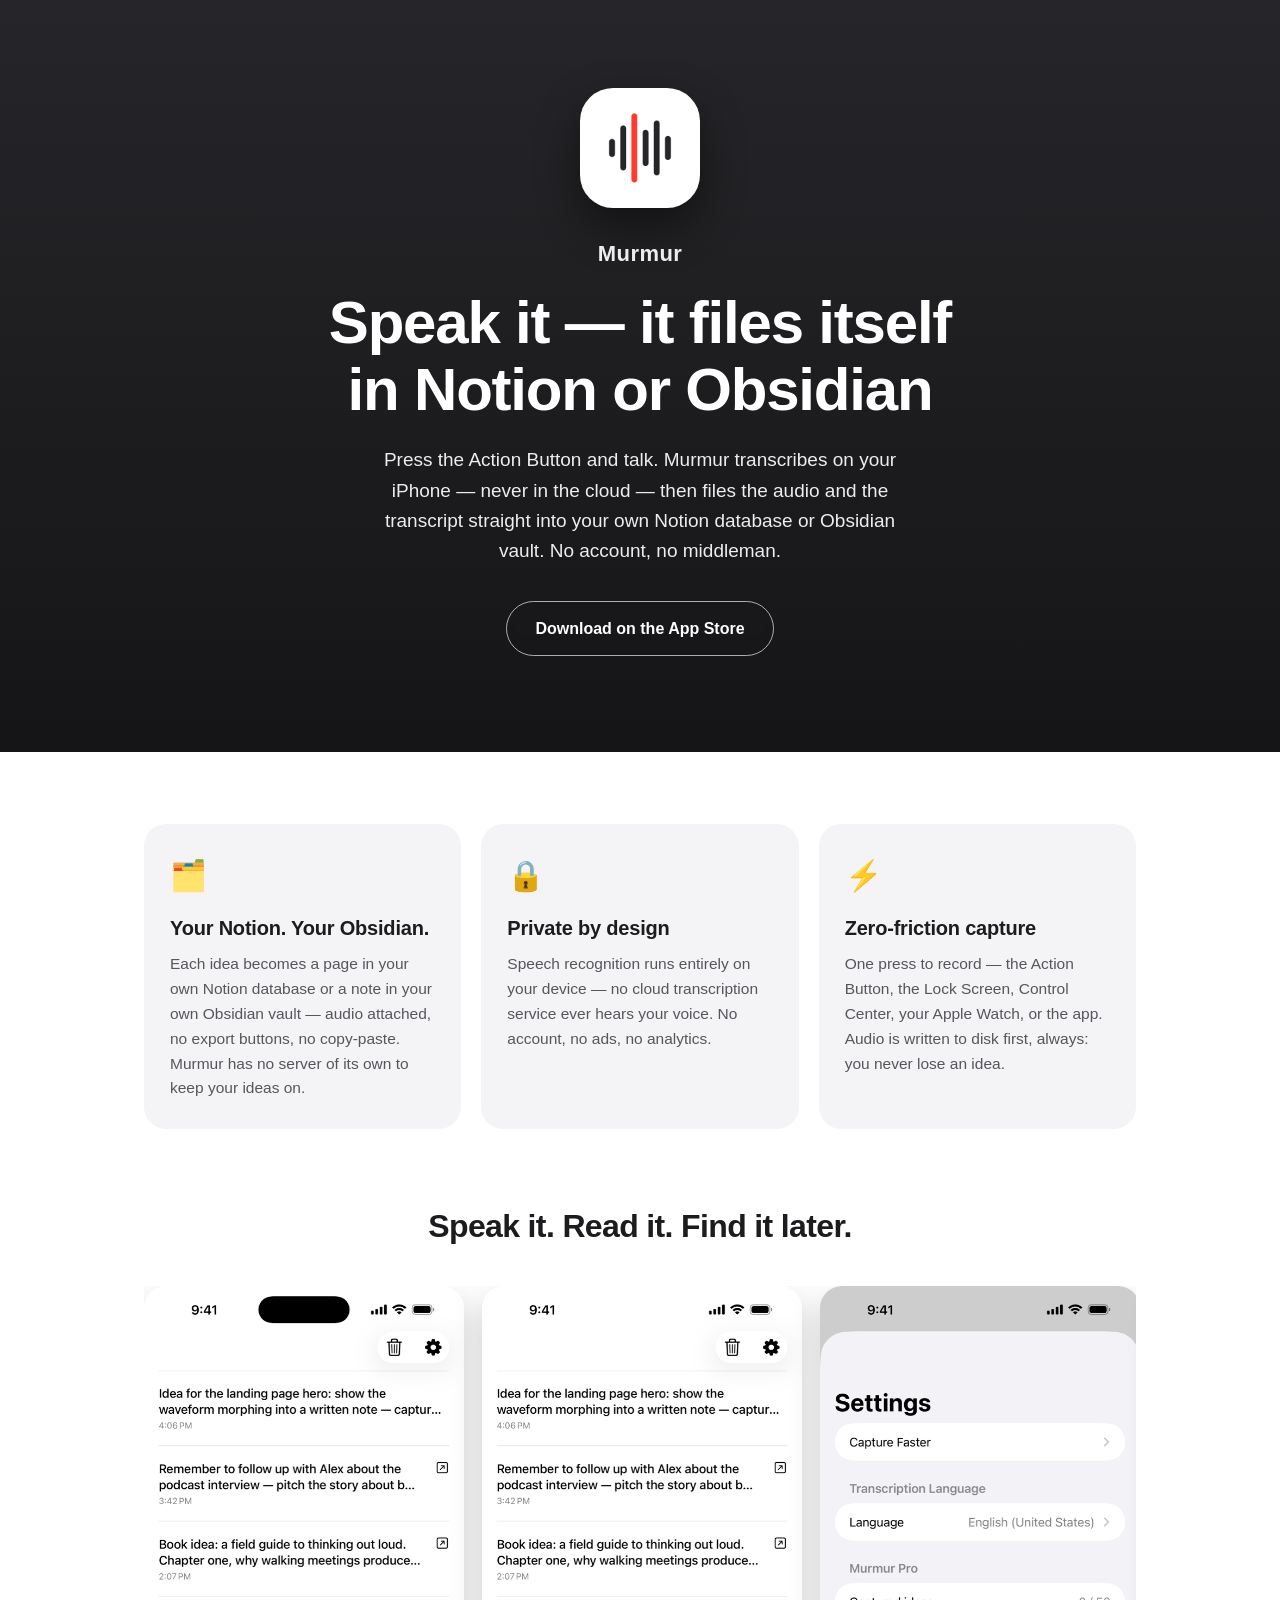
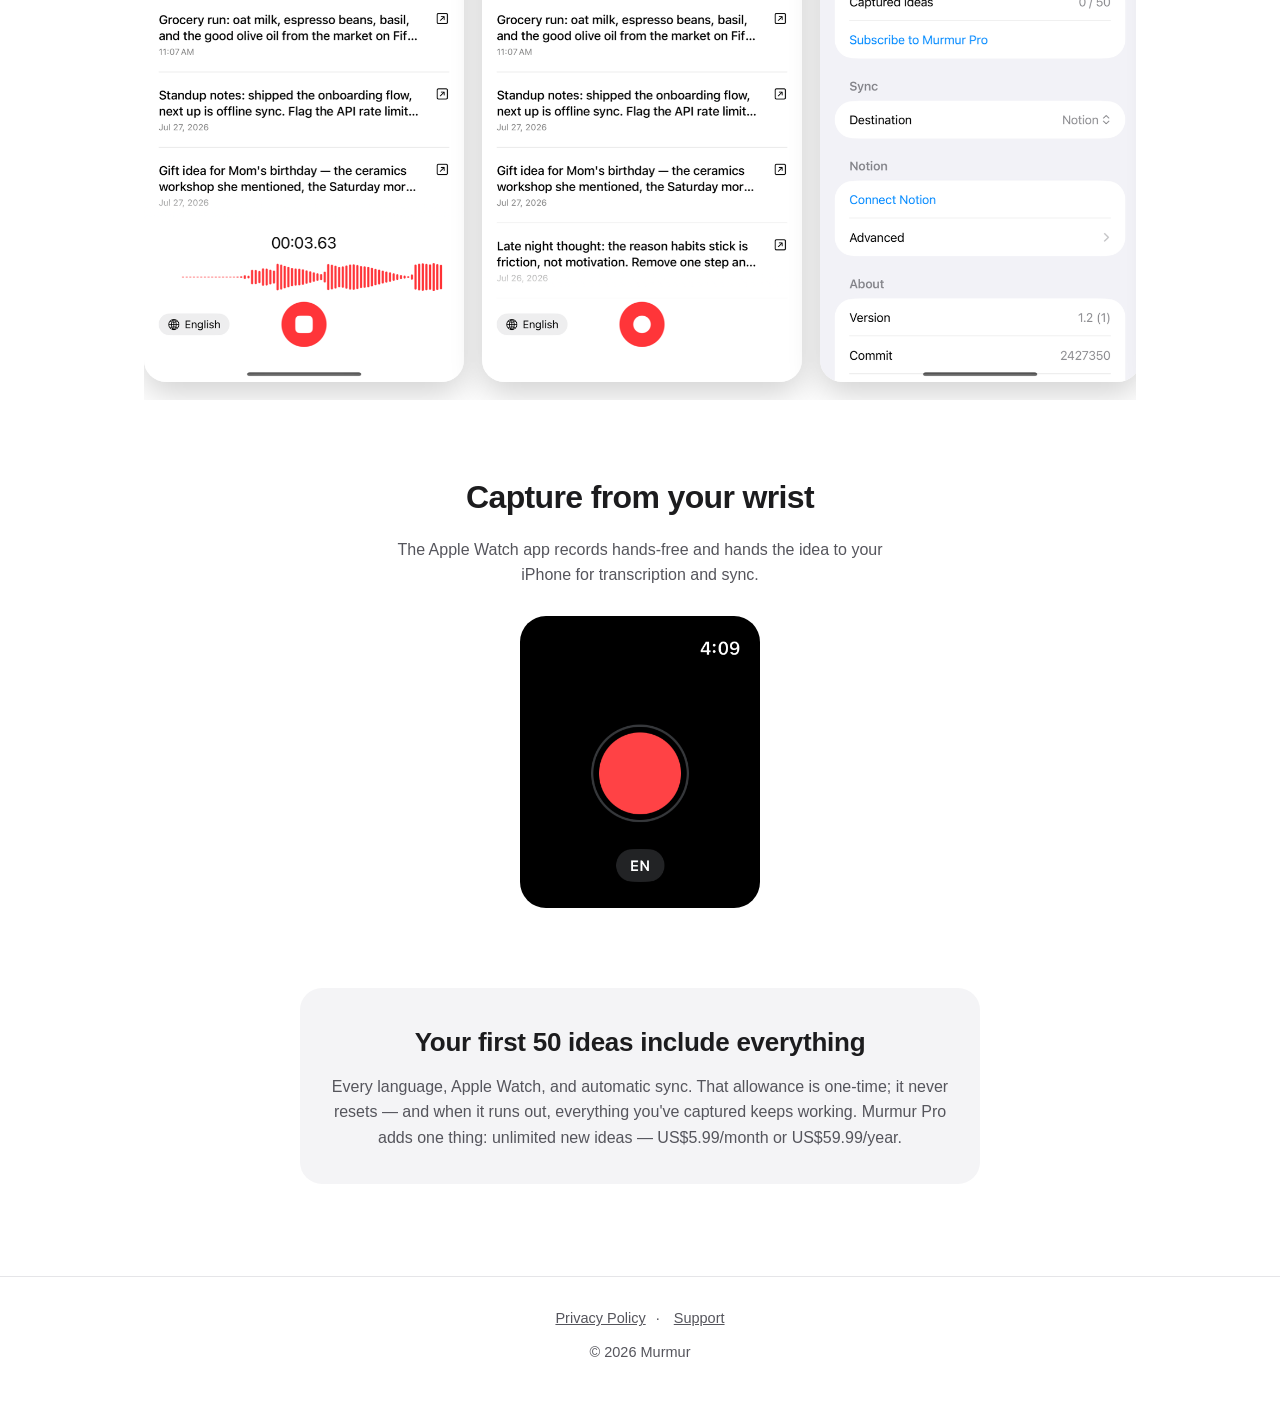
==== index.html @ 2c629d36 "Refresh for 1.2: re-captured shots, free-tier line derived from the paywall The pricing sentence now" ====
<!doctype html>
<html lang="en">
<head>
<meta charset="utf-8">
<meta name="viewport" content="width=device-width, initial-scale=1">
<title>Murmur — Speak it, it files itself in Notion or Obsidian</title>
<meta name="description" content="Press the Action Button, speak, done. Murmur transcribes on your iPhone — never in the cloud — and files the audio and text straight into your own Notion database or Obsidian vault, automatically.">
<meta property="og:title" content="Murmur — Speak it, it files itself in Notion or Obsidian">
<meta property="og:description" content="On-device voice capture that files itself into your own Notion database or Obsidian vault. No cloud transcription, no middleman.">
<meta property="og:image" content="https://murmur.u-ran.com/assets/icon-1024.png">
<link rel="icon" type="image/png" href="/assets/icon-360.png">
<link rel="apple-touch-icon" href="/assets/icon-360.png">
<style>
  :root {
    --grad-top: #26262A;
    --grad-bottom: #151517;
    --text: #1c1c1e;
    --text-2: #55555c;
    --bg: #ffffff;
    --card: #f4f4f6;
    --footer-line: #e5e5e8;
  }
  @media (prefers-color-scheme: dark) {
    :root {
      --text: #f2f2f7;
      --text-2: #a7a7b3;
      --bg: #000000;
      --card: #17171b;
      --footer-line: #26262b;
    }
  }
  * { margin: 0; padding: 0; box-sizing: border-box; }
  body {
    font-family: -apple-system, BlinkMacSystemFont, "SF Pro Display", "Segoe UI", sans-serif;
    color: var(--text);
    background: var(--bg);
    line-height: 1.6;
    -webkit-font-smoothing: antialiased;
  }
  a { color: inherit; }

  .hero {
    background: linear-gradient(180deg, var(--grad-top) 0%, var(--grad-bottom) 100%);
    color: #fff;
    text-align: center;
    padding: 88px 24px 96px;
  }
  .hero img.icon {
    width: 120px;
    height: 120px;
    border-radius: 27.5%;
    box-shadow: 0 18px 44px rgba(0, 0, 0, 0.45);
  }
  .hero .name {
    margin-top: 20px;
    font-size: 22px;
    font-weight: 700;
    letter-spacing: 0.02em;
    opacity: 0.92;
  }
  .hero h1 {
    margin: 18px auto 0;
    max-width: 640px;
    font-size: clamp(38px, 7vw, 60px);
    line-height: 1.12;
    font-weight: 800;
    letter-spacing: -0.02em;
    text-wrap: balance;
  }
  .hero p.sub {
    margin: 22px auto 0;
    max-width: 560px;
    font-size: 19px;
    opacity: 0.92;
    text-wrap: pretty;
  }
  .hero .badge {
    display: inline-block;
    margin-top: 34px;
    padding: 14px 28px;
    border: 1.5px solid rgba(255,255,255,0.65);
    border-radius: 999px;
    font-size: 16px;
    font-weight: 600;
    color: #fff;
    text-decoration: none;
    backdrop-filter: blur(4px);
  }

  section { max-width: 1040px; margin: 0 auto; padding: 72px 24px 0; }
  .features {
    display: grid;
    grid-template-columns: repeat(auto-fit, minmax(260px, 1fr));
    gap: 20px;
  }
  .feature {
    background: var(--card);
    border-radius: 22px;
    padding: 28px 26px;
  }
  .feature .glyph { font-size: 30px; }
  .feature h3 { margin-top: 12px; font-size: 20px; letter-spacing: -0.01em; }
  .feature p { margin-top: 8px; color: var(--text-2); font-size: 15.5px; }

  .shots h2, .watch h2 { font-size: 32px; letter-spacing: -0.02em; text-align: center; text-wrap: balance; }
  .shots .strip {
    margin-top: 34px;
    display: flex;
    gap: 18px;
    overflow-x: auto;
    padding-bottom: 18px;
    scroll-snap-type: x mandatory;
  }
  .shots .strip img {
    width: min(320px, 72vw);
    flex: none;
    border-radius: 22px;
    scroll-snap-align: center;
    box-shadow: 0 12px 32px rgba(0, 0, 0, 0.18);
  }

  .watch { text-align: center; }
  .watch p { margin: 14px auto 0; max-width: 520px; color: var(--text-2); }
  .watch img { margin-top: 28px; width: min(240px, 60vw); border-radius: 26px; }

  .pricing {
    text-align: center;
    padding-bottom: 8px;
  }
  .pricing .line {
    background: var(--card);
    border-radius: 22px;
    padding: 34px 28px;
    max-width: 680px;
    margin: 0 auto;
  }
  .pricing h2 { font-size: 26px; letter-spacing: -0.01em; }
  .pricing p { margin-top: 10px; color: var(--text-2); }

  footer {
    margin-top: 84px;
    border-top: 1px solid var(--footer-line);
    padding: 30px 24px 44px;
    text-align: center;
    color: var(--text-2);
    font-size: 14.5px;
  }
  footer a { margin: 0 10px; }
</style>
</head>
<body>

<div class="hero">
  <img class="icon" src="/assets/icon-360.png" alt="Murmur app icon" width="120" height="120">
  <div class="name">Murmur</div>
  <h1>Speak it — it files itself in Notion or Obsidian</h1>
  <p class="sub">Press the Action Button and talk. Murmur transcribes on your iPhone — never in the cloud — then files the audio and the transcript straight into your own Notion database or Obsidian vault. No account, no middleman.</p>
  <a class="badge" href="https://apps.apple.com/app/id6788226431">Download on the App&nbsp;Store</a>
</div>

<section>
  <div class="features">
    <div class="feature">
      <div class="glyph">🗂️</div>
      <h3>Your Notion. Your Obsidian.</h3>
      <p>Each idea becomes a page in your own Notion database or a note in your own Obsidian vault — audio attached, no export buttons, no copy-paste. Murmur has no server of its own to keep your ideas on.</p>
    </div>
    <div class="feature">
      <div class="glyph">🔒</div>
      <h3>Private by design</h3>
      <p>Speech recognition runs entirely on your device — no cloud transcription service ever hears your voice. No account, no ads, no analytics.</p>
    </div>
    <div class="feature">
      <div class="glyph">⚡️</div>
      <h3>Zero-friction capture</h3>
      <p>One press to record — the Action Button, the Lock Screen, Control Center, your Apple Watch, or the app. Audio is written to disk first, always: you never lose an idea.</p>
    </div>
  </div>
</section>

<section class="shots">
  <h2>Speak it. Read it. Find it later.</h2>
  <div class="strip">
    <img src="/assets/shot-1.png" alt="Recording an idea in Murmur">
    <img src="/assets/shot-2.png" alt="Ideas transcribed on device">
    <img src="/assets/shot-3.png" alt="Choosing a sync destination: your own Notion database or Obsidian vault">
    <img src="/assets/shot-4.png" alt="Full transcript view">
    <img src="/assets/shot-5.png" alt="Podcast-style playback">
  </div>
</section>

<section class="watch">
  <h2>Capture from your wrist</h2>
  <p>The Apple Watch app records hands-free and hands the idea to your iPhone for transcription and sync.</p>
  <img src="/assets/shot-watch.png" alt="Murmur on Apple Watch">
</section>

<section class="pricing">
  <div class="line">
    <h2>Your first 50 ideas include everything</h2>
    <p>Every language, Apple Watch, and automatic sync. That allowance is one-time; it never resets — and when it runs out, everything you've captured keeps working. Murmur Pro adds one thing: unlimited new ideas — US$5.99/month or US$59.99/year.</p>
  </div>
</section>

<footer>
  <a href="/privacy-policy">Privacy Policy</a>·
  <a href="mailto:murmur@u-ran.com">Support</a>
  <div style="margin-top:10px">© 2026 Murmur</div>
</footer>

</body>
</html>
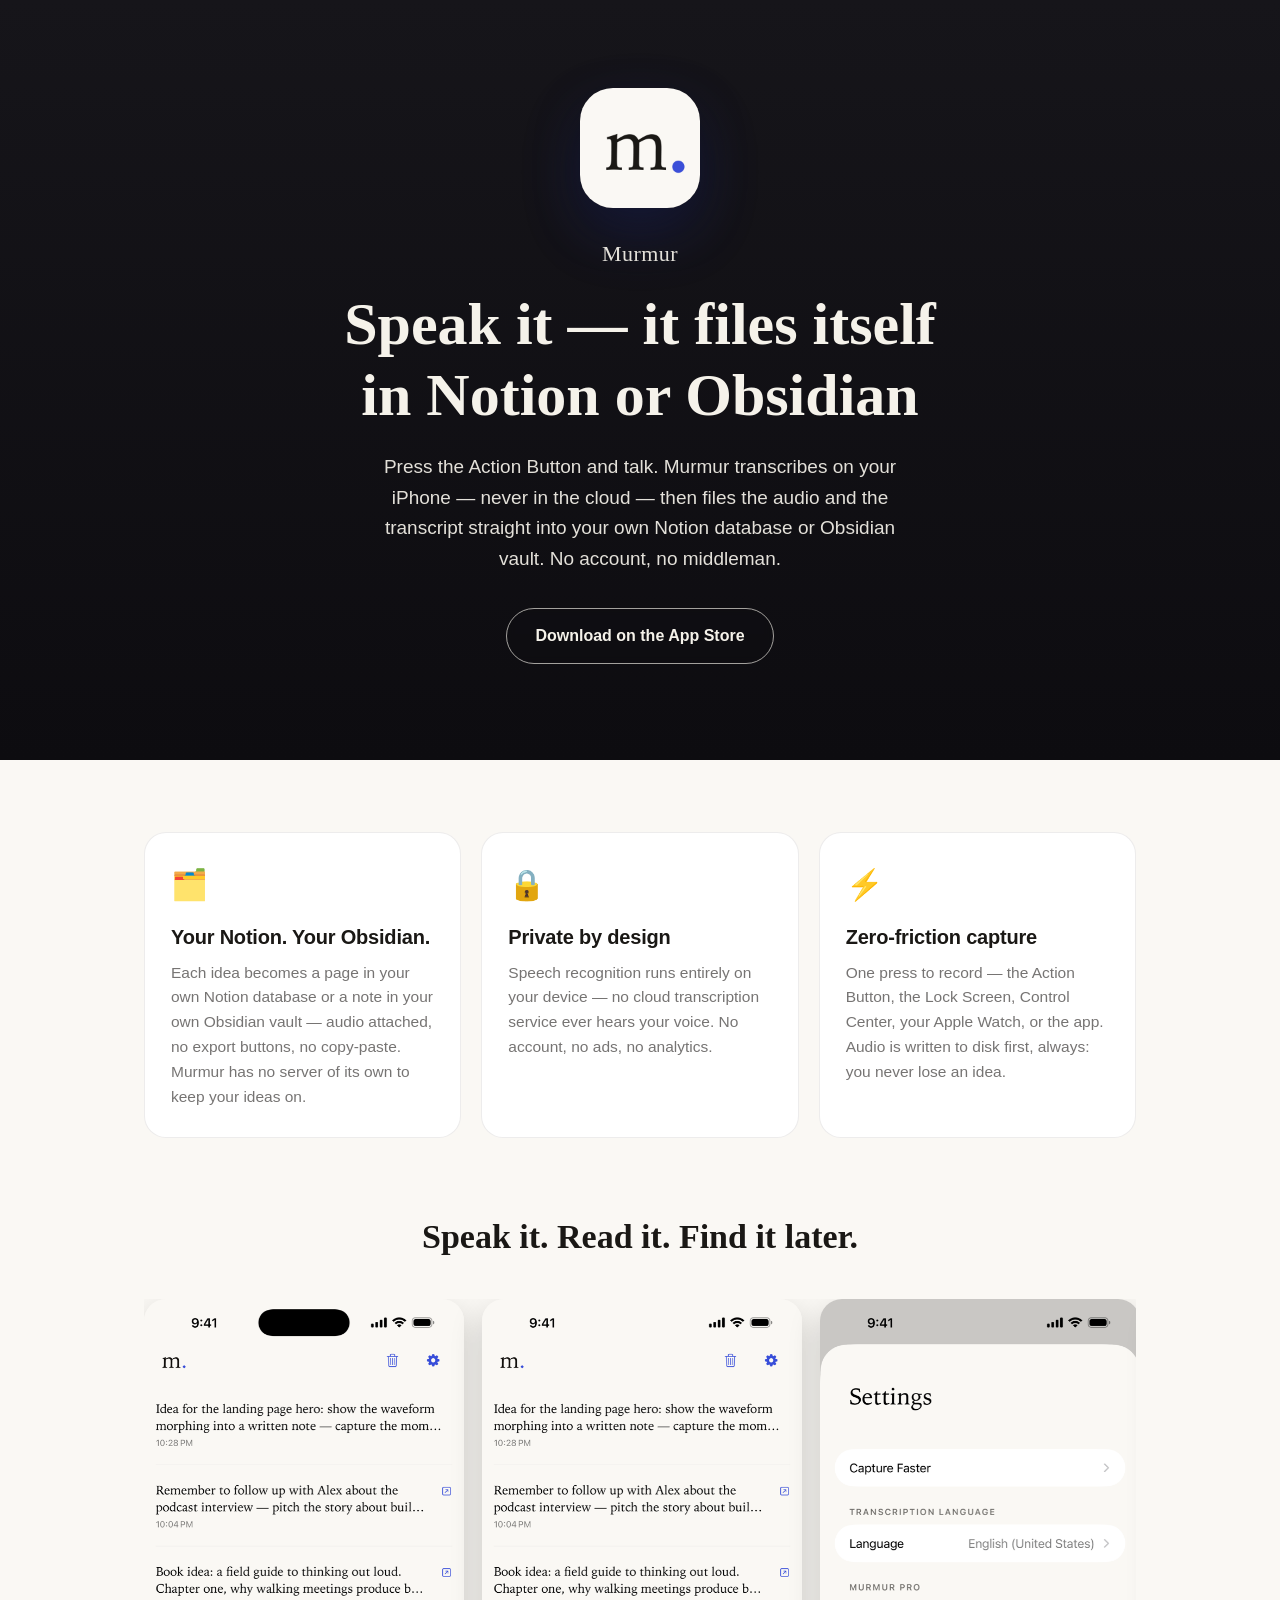
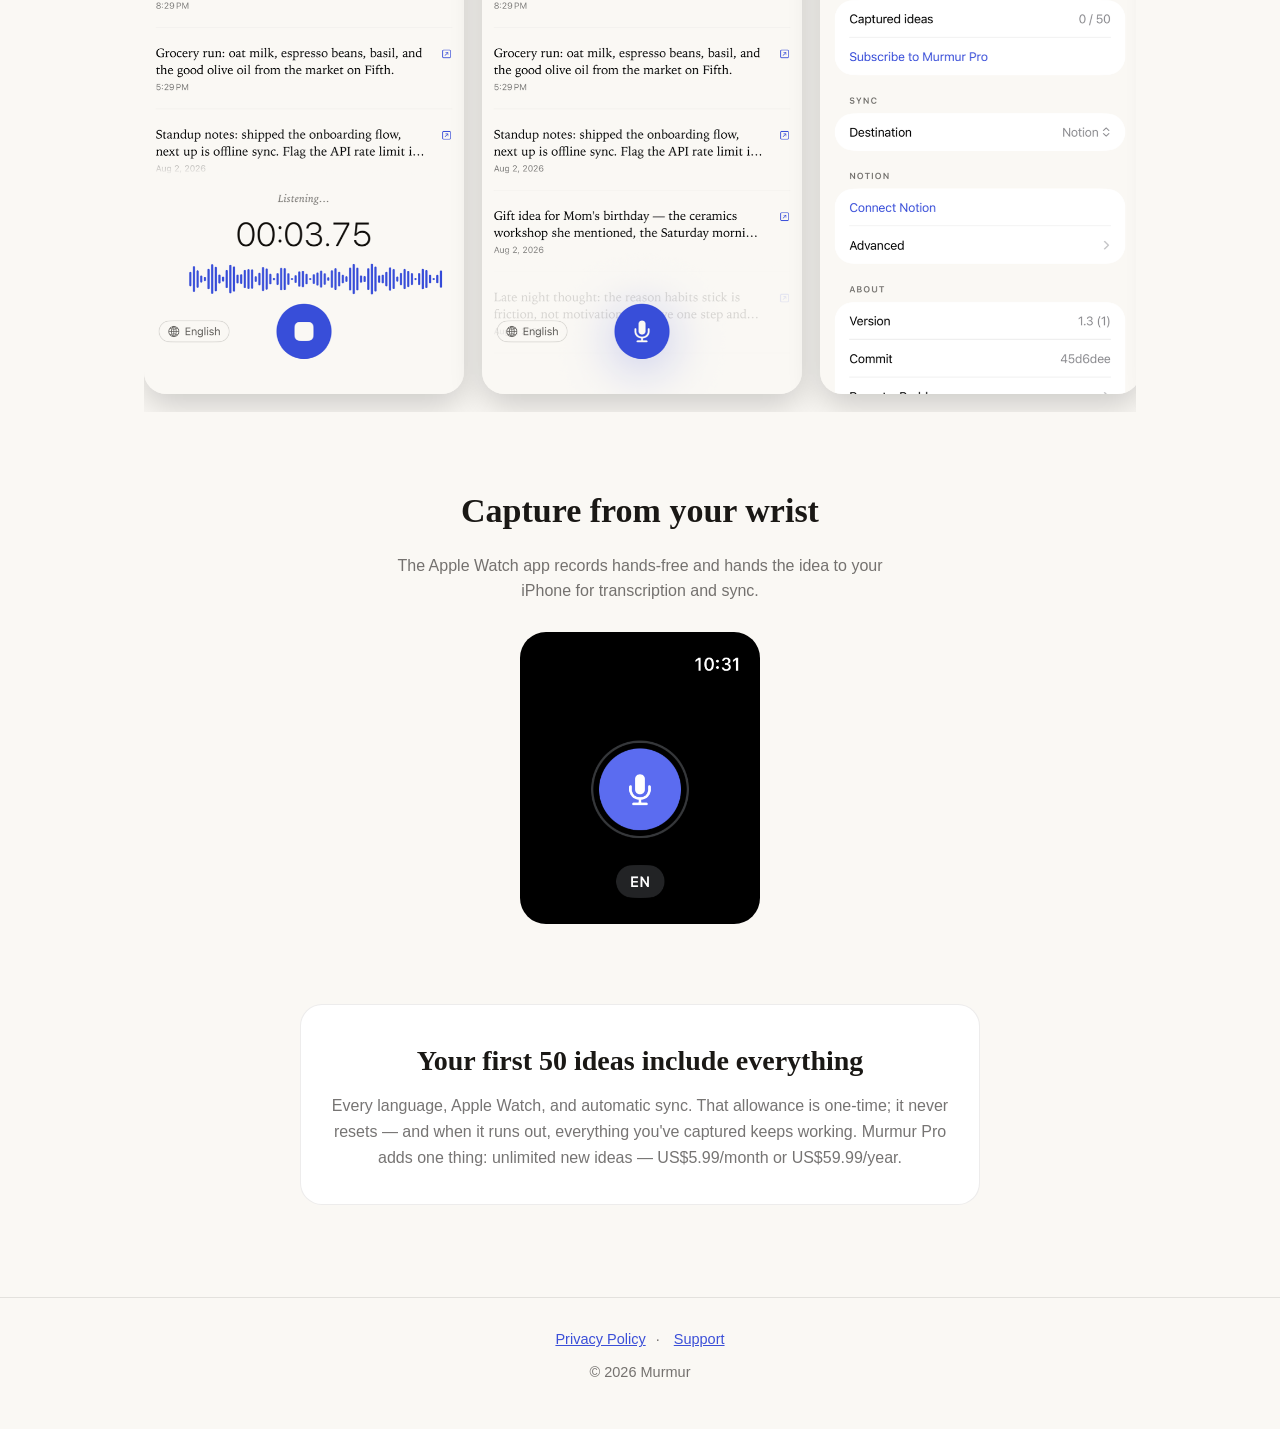
==== commit 1f5b978c: "Refresh for the dual-mode redesign: new shots, paper/ink palette, serif titles The app's visual rede" ====
--- a/index.html
+++ b/index.html
@@ -11,22 +11,29 @@
 <link rel="icon" type="image/png" href="/assets/icon-360.png">
 <link rel="apple-touch-icon" href="/assets/icon-360.png">
 <style>
+  /* Palette and type follow the app's design manual (paper/ink, indigo accent, Iowan Old
+     Style titles) so the site, the App Store panels and the app itself read as one thing. */
   :root {
-    --grad-top: #26262A;
-    --grad-bottom: #151517;
-    --text: #1c1c1e;
-    --text-2: #55555c;
-    --bg: #ffffff;
-    --card: #f4f4f6;
-    --footer-line: #e5e5e8;
+    --grad-top: #16151A;
+    --grad-bottom: #0D0C10;
+    --text: #1A1815;
+    --text-2: rgba(26, 24, 21, 0.60);
+    --bg: #FAF8F4;
+    --card: #FFFFFF;
+    --card-border: rgba(26, 24, 21, 0.08);
+    --footer-line: rgba(26, 24, 21, 0.10);
+    --accent: #3B4FD8;
+    --on-ink: #F5F2EA;
   }
   @media (prefers-color-scheme: dark) {
     :root {
-      --text: #f2f2f7;
-      --text-2: #a7a7b3;
-      --bg: #000000;
-      --card: #17171b;
-      --footer-line: #26262b;
+      --text: #F5F2EA;
+      --text-2: rgba(245, 242, 234, 0.64);
+      --bg: #111014;
+      --card: #26242B;
+      --card-border: rgba(245, 242, 234, 0.16);
+      --footer-line: rgba(245, 242, 234, 0.18);
+      --accent: #93A2FF;
     }
   }
   * { margin: 0; padding: 0; box-sizing: border-box; }
@@ -37,11 +44,15 @@
     line-height: 1.6;
     -webkit-font-smoothing: antialiased;
   }
+  /* Iowan Old Style is an Apple system font; visitors elsewhere fall through to Palatino and
+     then Georgia. No font-weight is set anywhere on this stack — Iowan has no medium face and
+     a weight request is synthesized into fake bold (design manual §3). */
+  h1, h2, .hero .name { font-family: "Iowan Old Style", Palatino, "Palatino Linotype", Georgia, serif; }
   a { color: inherit; }
 
   .hero {
     background: linear-gradient(180deg, var(--grad-top) 0%, var(--grad-bottom) 100%);
-    color: #fff;
+    color: var(--on-ink);
     text-align: center;
     padding: 88px 24px 96px;
   }
@@ -49,12 +60,11 @@
     width: 120px;
     height: 120px;
     border-radius: 27.5%;
-    box-shadow: 0 18px 44px rgba(0, 0, 0, 0.45);
+    box-shadow: 0 24px 60px rgba(59, 79, 216, 0.22), 0 18px 44px rgba(0, 0, 0, 0.45);
   }
   .hero .name {
     margin-top: 20px;
     font-size: 22px;
-    font-weight: 700;
     letter-spacing: 0.02em;
     opacity: 0.92;
   }
@@ -62,9 +72,7 @@
     margin: 18px auto 0;
     max-width: 640px;
     font-size: clamp(38px, 7vw, 60px);
-    line-height: 1.12;
-    font-weight: 800;
-    letter-spacing: -0.02em;
+    line-height: 1.18;
     text-wrap: balance;
   }
   .hero p.sub {
@@ -78,11 +86,11 @@
     display: inline-block;
     margin-top: 34px;
     padding: 14px 28px;
-    border: 1.5px solid rgba(255,255,255,0.65);
+    border: 1.5px solid rgba(245, 242, 234, 0.65);
     border-radius: 999px;
     font-size: 16px;
     font-weight: 600;
-    color: #fff;
+    color: var(--on-ink);
     text-decoration: none;
     backdrop-filter: blur(4px);
   }
@@ -93,8 +101,11 @@
     grid-template-columns: repeat(auto-fit, minmax(260px, 1fr));
     gap: 20px;
   }
+  /* White card on paper is a 2%-apart pair, so the 1px border is what actually draws the card
+     (design manual's border/card token) — without it the grid dissolves in light mode. */
   .feature {
     background: var(--card);
+    border: 1px solid var(--card-border);
     border-radius: 22px;
     padding: 28px 26px;
   }
@@ -102,7 +113,7 @@
   .feature h3 { margin-top: 12px; font-size: 20px; letter-spacing: -0.01em; }
   .feature p { margin-top: 8px; color: var(--text-2); font-size: 15.5px; }
 
-  .shots h2, .watch h2 { font-size: 32px; letter-spacing: -0.02em; text-align: center; text-wrap: balance; }
+  .shots h2, .watch h2 { font-size: 34px; text-align: center; text-wrap: balance; }
   .shots .strip {
     margin-top: 34px;
     display: flex;
@@ -129,12 +140,13 @@
   }
   .pricing .line {
     background: var(--card);
+    border: 1px solid var(--card-border);
     border-radius: 22px;
     padding: 34px 28px;
     max-width: 680px;
     margin: 0 auto;
   }
-  .pricing h2 { font-size: 26px; letter-spacing: -0.01em; }
+  .pricing h2 { font-size: 28px; }
   .pricing p { margin-top: 10px; color: var(--text-2); }
 
   footer {
@@ -145,7 +157,7 @@
     color: var(--text-2);
     font-size: 14.5px;
   }
-  footer a { margin: 0 10px; }
+  footer a { margin: 0 10px; color: var(--accent); }
 </style>
 </head>
 <body>
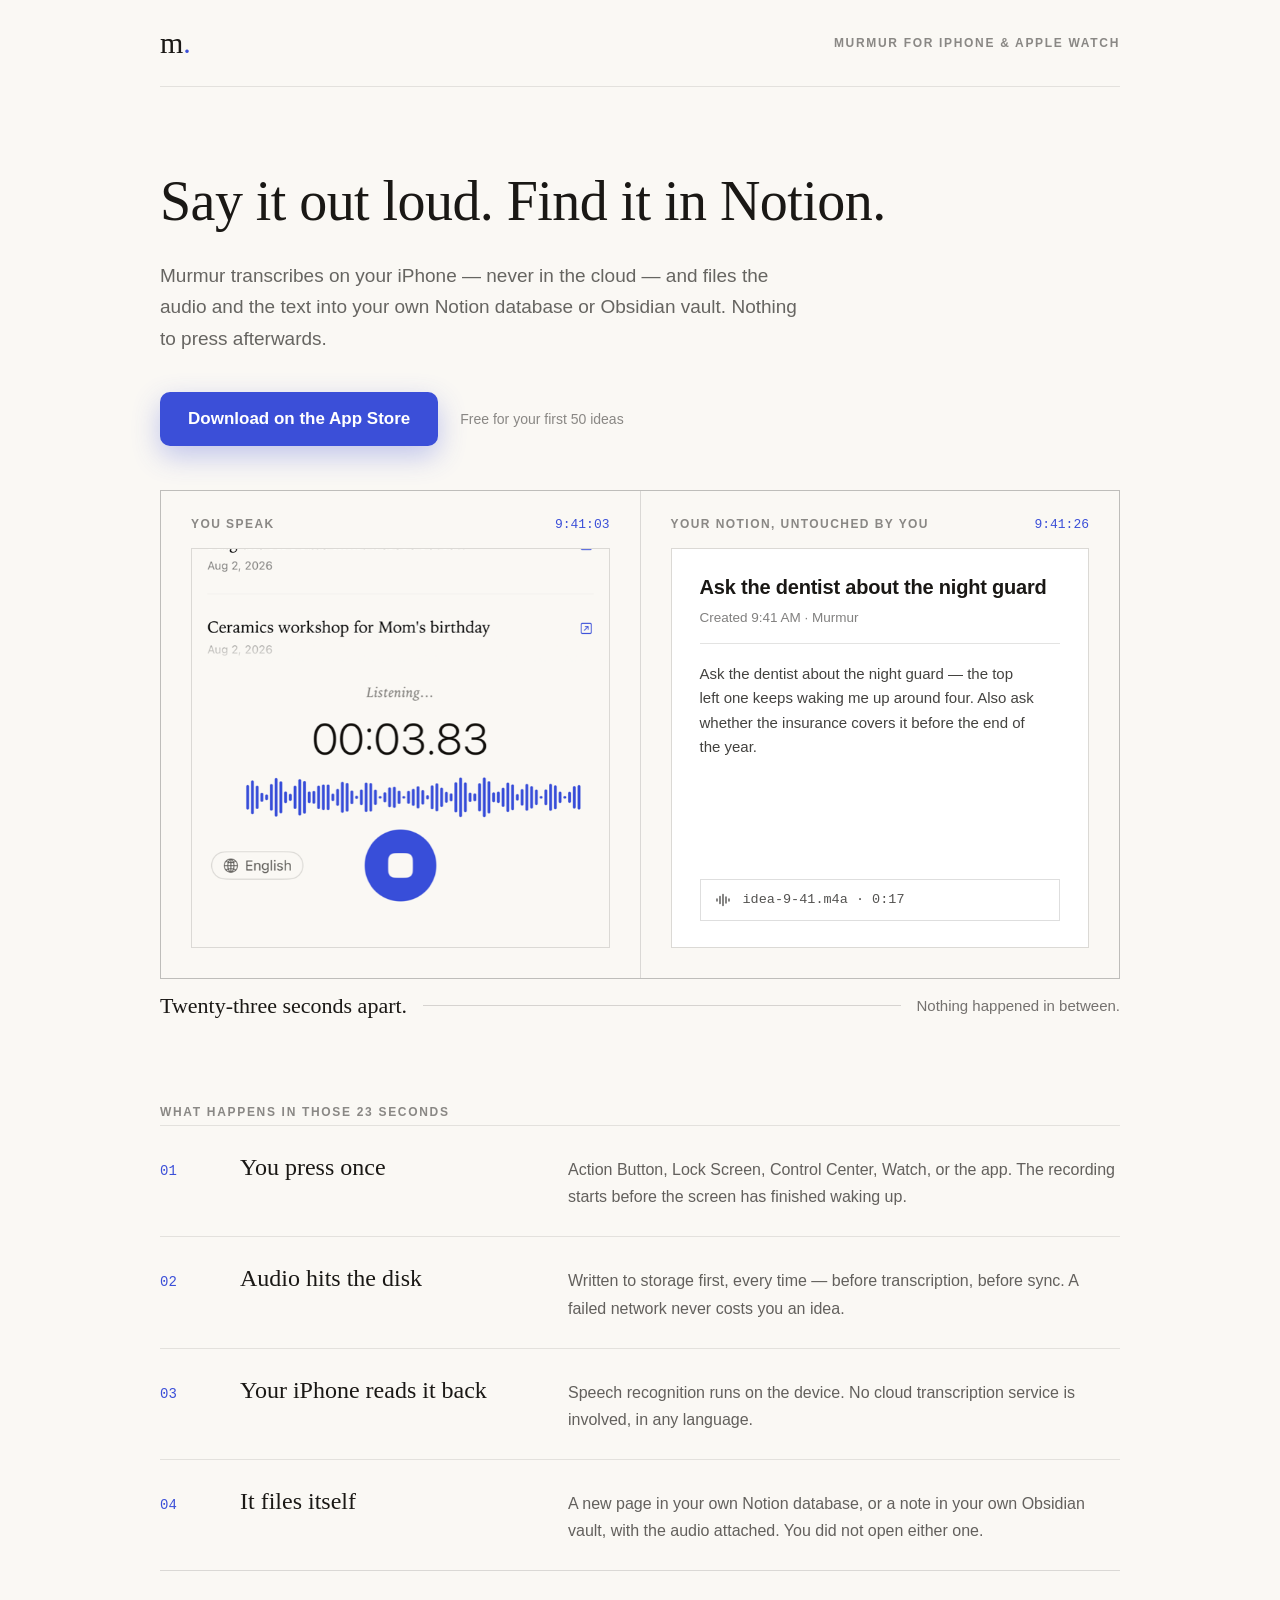
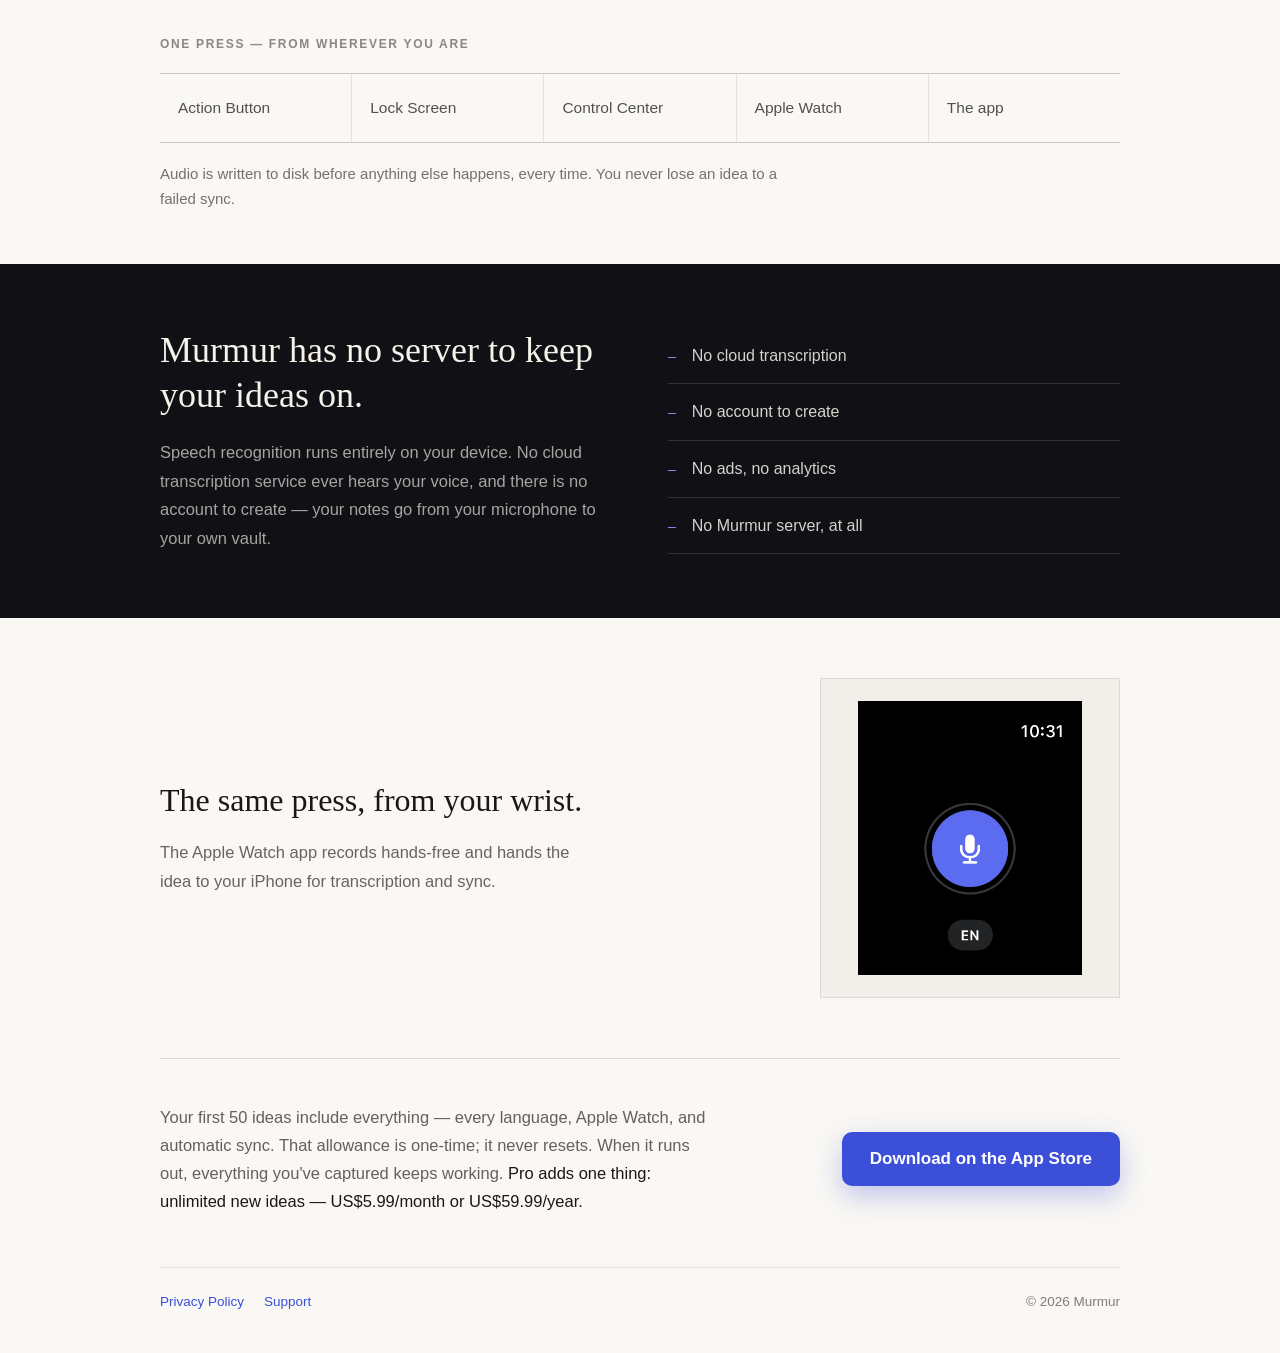
==== commit ebeb9ff5: "Rebuild the landing page from the approved design Implements "Murmur Landing 定稿" from the Claude Des" ====
--- a/index.html
+++ b/index.html
@@ -3,221 +3,431 @@
 <head>
 <meta charset="utf-8">
 <meta name="viewport" content="width=device-width, initial-scale=1">
-<title>Murmur — Speak it, it files itself in Notion or Obsidian</title>
-<meta name="description" content="Press the Action Button, speak, done. Murmur transcribes on your iPhone — never in the cloud — and files the audio and text straight into your own Notion database or Obsidian vault, automatically.">
-<meta property="og:title" content="Murmur — Speak it, it files itself in Notion or Obsidian">
+<!-- Paper in every appearance. Declared here as well as in base.css because the stylesheet
+     is a separate request: this lands during parse, so a dark-mode browser never paints a
+     dark canvas first. -->
+<meta name="color-scheme" content="light">
+<title>Murmur — Say it out loud. Find it in Notion.</title>
+<meta name="description" content="Murmur transcribes on your iPhone — never in the cloud — and files the audio and the text into your own Notion database or Obsidian vault. Nothing to press afterwards.">
+<link rel="canonical" href="https://murmur.u-ran.com/">
+<meta property="og:type" content="website">
+<meta property="og:url" content="https://murmur.u-ran.com/">
+<meta property="og:title" content="Murmur — Say it out loud. Find it in Notion.">
 <meta property="og:description" content="On-device voice capture that files itself into your own Notion database or Obsidian vault. No cloud transcription, no middleman.">
 <meta property="og:image" content="https://murmur.u-ran.com/assets/icon-1024.png">
+<meta name="twitter:card" content="summary_large_image">
 <link rel="icon" type="image/png" href="/assets/icon-360.png">
 <link rel="apple-touch-icon" href="/assets/icon-360.png">
+<link rel="stylesheet" href="/assets/base.css">
 <style>
-  /* Palette and type follow the app's design manual (paper/ink, indigo accent, Iowan Old
-     Style titles) so the site, the App Store panels and the app itself read as one thing. */
-  :root {
-    --grad-top: #16151A;
-    --grad-bottom: #0D0C10;
-    --text: #1A1815;
-    --text-2: rgba(26, 24, 21, 0.60);
-    --bg: #FAF8F4;
-    --card: #FFFFFF;
-    --card-border: rgba(26, 24, 21, 0.08);
-    --footer-line: rgba(26, 24, 21, 0.10);
-    --accent: #3B4FD8;
-    --on-ink: #F5F2EA;
-  }
-  @media (prefers-color-scheme: dark) {
-    :root {
-      --text: #F5F2EA;
-      --text-2: rgba(245, 242, 234, 0.64);
-      --bg: #111014;
-      --card: #26242B;
-      --card-border: rgba(245, 242, 234, 0.16);
-      --footer-line: rgba(245, 242, 234, 0.18);
-      --accent: #93A2FF;
-    }
-  }
-  * { margin: 0; padding: 0; box-sizing: border-box; }
-  body {
-    font-family: -apple-system, BlinkMacSystemFont, "SF Pro Display", "Segoe UI", sans-serif;
-    color: var(--text);
+  /* Landing-page layout only. Tokens, type stacks, header and footer live in
+     /assets/base.css, which the privacy policy links too. */
+
+  /* ---- hero ------------------------------------------------------------------ */
+  .hero { padding-top: 82px; padding-bottom: 44px; }
+  .hero h1 {
+    font-size: clamp(36px, 6.4vw, 56px);
+    line-height: 1.16;
+    letter-spacing: -0.01em;
+    max-width: 760px;
+    text-wrap: pretty;
+  }
+  .hero .sub {
+    margin-top: 26px;
+    font-size: 19px;
+    line-height: 1.65;
+    color: var(--body-2);
+    max-width: 640px;
+    text-wrap: pretty;
+  }
+  .cta-row {
+    display: flex;
+    align-items: center;
+    gap: 22px;
+    margin-top: 38px;
+    flex-wrap: wrap;
+  }
+  .cta {
+    display: inline-flex;
+    align-items: center;
+    gap: 10px;
+    background: var(--cta-bg);
+    color: var(--cta-fg);
+    font-size: 17px;
+    font-weight: 600;
+    padding: 17px 28px;
+    border-radius: 10px;
+    box-shadow: 0 10px 28px rgba(59, 79, 216, 0.30);
+  }
+  .cta:hover { background: var(--cta-bg-hover); text-decoration: none; }
+  .cta-note { font-size: 14px; color: var(--muted); }
+
+  /* ---- the diptych ----------------------------------------------------------- */
+  .diptych-block { padding-bottom: 30px; }
+  /* 1px grid gap over a rule-coloured backdrop draws the divider, so the collapse to one
+     column at narrow widths turns it horizontal for free — no border side-swapping. */
+  .diptych {
+    display: grid;
+    grid-template-columns: 1fr 1fr;
+    gap: 1px;
+    background: var(--rule);
+    border: 1px solid var(--rule);
+  }
+  .panel { background: var(--bg); padding: 26px 30px 30px; }
+  .panel-head {
+    display: flex;
+    align-items: baseline;
+    justify-content: space-between;
+    gap: 12px;
+    margin-bottom: 16px;
+  }
+  .panel-head .eyebrow { letter-spacing: 0.12em; }
+  .panel-time { font-size: 13px; color: var(--accent); }
+  .frame {
+    height: 400px;
+    background: var(--frame-fill);
+    border: 1px solid var(--rule-soft);
+    overflow: hidden;
+  }
+  /* The recording UI — Listening…, the timer, the waveform, the stop button — sits in the
+     bottom third of the screenshot, so anchor the crop there: the frame fills with what the
+     panel is about, cut off and framed the way the App Store panels do it. */
+  .frame img.shot {
+    width: 100%;
+    height: 100%;
+    object-fit: cover;
+    object-position: center bottom;
+  }
+
+  /* A deliberately generic note page. It must never recreate Notion's UI — same rule the
+     App Store panel template carries (marketing/screenshots/templates/twoends.html). */
+  .note {
+    height: 100%;
+    background: var(--card);
+    padding: 26px 28px;
+    display: flex;
+    flex-direction: column;
+  }
+  .note-title { font-size: 20px; font-weight: 600; line-height: 1.25; letter-spacing: -0.01em; }
+  .note-meta { margin-top: 10px; font-size: 13.5px; color: rgba(var(--ink-rgb), 0.55); }
+  .note-hr { margin-top: 18px; height: 1px; background: rgba(var(--ink-rgb), 0.12); }
+  .note-body {
+    margin-top: 18px;
+    font-size: 15px;
+    line-height: 1.62;
+    color: rgba(var(--ink-rgb), 0.82);
+    text-wrap: pretty;
+  }
+  .note-file {
+    margin-top: auto;
+    display: flex;
+    align-items: center;
+    gap: 12px;
+    border: 1px solid var(--rule);
+    padding: 12px 14px;
+    font-size: 13.5px;
+    color: rgba(var(--ink-rgb), 0.75);
+  }
+  .note-file svg { flex: none; stroke: currentColor; }
+
+  .hinge {
+    display: flex;
+    align-items: center;
+    gap: 16px;
+    margin-top: 14px;
+    flex-wrap: wrap;
+  }
+  .hinge .lead { font-size: 22px; }
+  .hinge .bar { flex: 1; min-width: 40px; height: 1px; background: rgba(var(--ink-rgb), 0.16); }
+  .hinge .tail { font-size: 15px; color: rgba(var(--ink-rgb), 0.60); }
+
+  /* ---- the chain ------------------------------------------------------------- */
+  .chain-block { padding-top: 56px; padding-bottom: 20px; }
+  .chain { list-style: none; margin-top: 6px; border-bottom: 1px solid var(--rule); }
+  .chain li {
+    display: grid;
+    grid-template-columns: 52px 300px 1fr;
+    gap: 28px;
+    align-items: baseline;
+    padding: 26px 0;
+    border-top: 1px solid var(--rule-soft);
+  }
+  .chain .n { font-size: 14px; color: var(--accent); }
+  .chain .t { font-size: 24px; line-height: 1.3; }
+  .chain .d { font-size: 16px; line-height: 1.7; color: rgba(var(--ink-rgb), 0.68); text-wrap: pretty; }
+
+  /* ---- entry points ---------------------------------------------------------- */
+  .entries-block { padding-top: 46px; padding-bottom: 52px; }
+  .entries {
+    list-style: none;
+    margin-top: 22px;
+    display: grid;
+    grid-template-columns: repeat(5, 1fr);
+    gap: 1px;
+    background: rgba(var(--ink-rgb), 0.10);
+    border-top: 1px solid rgba(var(--ink-rgb), 0.12);
+    border-bottom: 1px solid rgba(var(--ink-rgb), 0.12);
+  }
+  .entries li {
     background: var(--bg);
-    line-height: 1.6;
-    -webkit-font-smoothing: antialiased;
-  }
-  /* Iowan Old Style is an Apple system font; visitors elsewhere fall through to Palatino and
-     then Georgia. No font-weight is set anywhere on this stack — Iowan has no medium face and
-     a weight request is synthesized into fake bold (design manual §3). */
-  h1, h2, .hero .name { font-family: "Iowan Old Style", Palatino, "Palatino Linotype", Georgia, serif; }
-  a { color: inherit; }
-
-  .hero {
-    background: linear-gradient(180deg, var(--grad-top) 0%, var(--grad-bottom) 100%);
-    color: var(--on-ink);
-    text-align: center;
-    padding: 88px 24px 96px;
-  }
-  .hero img.icon {
-    width: 120px;
-    height: 120px;
-    border-radius: 27.5%;
-    box-shadow: 0 24px 60px rgba(59, 79, 216, 0.22), 0 18px 44px rgba(0, 0, 0, 0.45);
-  }
-  .hero .name {
+    padding: 22px 18px;
+    font-size: 15.5px;
+    line-height: 1.5;
+    color: rgba(var(--ink-rgb), 0.75);
+  }
+  .entries-note {
+    margin-top: 18px;
+    font-size: 15px;
+    line-height: 1.7;
+    color: rgba(var(--ink-rgb), 0.60);
+    max-width: 620px;
+    text-wrap: pretty;
+  }
+
+  /* ---- privacy band ---------------------------------------------------------- */
+  .band { background: var(--band-bg); color: rgb(var(--band-rgb)); }
+  .band-inner {
+    padding-top: 64px;
+    padding-bottom: 64px;
+    display: grid;
+    grid-template-columns: 1fr 1fr;
+    gap: 56px;
+    align-items: start;
+  }
+  .band h2 { font-size: clamp(28px, 3.6vw, 36px); line-height: 1.25; text-wrap: pretty; }
+  .band p {
     margin-top: 20px;
-    font-size: 22px;
-    letter-spacing: 0.02em;
-    opacity: 0.92;
-  }
-  .hero h1 {
-    margin: 18px auto 0;
-    max-width: 640px;
-    font-size: clamp(38px, 7vw, 60px);
-    line-height: 1.18;
-    text-wrap: balance;
-  }
-  .hero p.sub {
-    margin: 22px auto 0;
+    font-size: 16.5px;
+    line-height: 1.75;
+    color: rgba(var(--band-rgb), 0.66);
+    text-wrap: pretty;
+  }
+  .band ul { list-style: none; }
+  .band li {
+    display: flex;
+    align-items: baseline;
+    gap: 16px;
+    padding: 15px 0;
+    border-bottom: 1px solid rgba(var(--band-rgb), 0.14);
+  }
+  .band li .mark { font-size: 13px; color: var(--band-accent); flex: none; }
+  .band li span:last-child { font-size: 16px; line-height: 1.6; color: rgba(var(--band-rgb), 0.86); }
+
+  /* ---- watch ----------------------------------------------------------------- */
+  .watch {
+    padding-top: 60px;
+    padding-bottom: 60px;
+    display: grid;
+    grid-template-columns: 1fr 300px;
+    gap: 56px;
+    align-items: center;
+  }
+  .watch h2 { font-size: clamp(26px, 3.2vw, 32px); line-height: 1.25; max-width: 440px; text-wrap: pretty; }
+  .watch p {
+    margin-top: 18px;
+    font-size: 16.5px;
+    line-height: 1.75;
+    color: var(--body-2);
+    max-width: 440px;
+    text-wrap: pretty;
+  }
+  .watch .frame { height: 320px; padding: 22px; }
+  /* Both axes pinned with object-fit:contain, rather than width:auto + height:100%: as a
+     centred grid item the latter is sized intrinsically and overflowed the padding box by
+     13px, so overflow:hidden clipped the bottom of the watch off. */
+  .watch .frame img { width: 100%; height: 100%; object-fit: contain; }
+
+  /* ---- pricing --------------------------------------------------------------- */
+  .pricing {
+    padding: 44px 0 52px;
+    border-top: 1px solid var(--rule);
+    display: flex;
+    align-items: center;
+    justify-content: space-between;
+    gap: 40px;
+    flex-wrap: wrap;
+  }
+  .pricing p {
+    font-size: 16.5px;
+    line-height: 1.7;
+    color: rgba(var(--ink-rgb), 0.68);
     max-width: 560px;
-    font-size: 19px;
-    opacity: 0.92;
-    text-wrap: pretty;
-  }
-  .hero .badge {
-    display: inline-block;
-    margin-top: 34px;
-    padding: 14px 28px;
-    border: 1.5px solid rgba(245, 242, 234, 0.65);
-    border-radius: 999px;
-    font-size: 16px;
-    font-weight: 600;
-    color: var(--on-ink);
-    text-decoration: none;
-    backdrop-filter: blur(4px);
-  }
-
-  section { max-width: 1040px; margin: 0 auto; padding: 72px 24px 0; }
-  .features {
-    display: grid;
-    grid-template-columns: repeat(auto-fit, minmax(260px, 1fr));
-    gap: 20px;
-  }
-  /* White card on paper is a 2%-apart pair, so the 1px border is what actually draws the card
-     (design manual's border/card token) — without it the grid dissolves in light mode. */
-  .feature {
-    background: var(--card);
-    border: 1px solid var(--card-border);
-    border-radius: 22px;
-    padding: 28px 26px;
-  }
-  .feature .glyph { font-size: 30px; }
-  .feature h3 { margin-top: 12px; font-size: 20px; letter-spacing: -0.01em; }
-  .feature p { margin-top: 8px; color: var(--text-2); font-size: 15.5px; }
-
-  .shots h2, .watch h2 { font-size: 34px; text-align: center; text-wrap: balance; }
-  .shots .strip {
-    margin-top: 34px;
-    display: flex;
-    gap: 18px;
-    overflow-x: auto;
-    padding-bottom: 18px;
-    scroll-snap-type: x mandatory;
-  }
-  .shots .strip img {
-    width: min(320px, 72vw);
-    flex: none;
-    border-radius: 22px;
-    scroll-snap-align: center;
-    box-shadow: 0 12px 32px rgba(0, 0, 0, 0.18);
-  }
-
-  .watch { text-align: center; }
-  .watch p { margin: 14px auto 0; max-width: 520px; color: var(--text-2); }
-  .watch img { margin-top: 28px; width: min(240px, 60vw); border-radius: 26px; }
-
-  .pricing {
-    text-align: center;
-    padding-bottom: 8px;
-  }
-  .pricing .line {
-    background: var(--card);
-    border: 1px solid var(--card-border);
-    border-radius: 22px;
-    padding: 34px 28px;
-    max-width: 680px;
-    margin: 0 auto;
-  }
-  .pricing h2 { font-size: 28px; }
-  .pricing p { margin-top: 10px; color: var(--text-2); }
-
-  footer {
-    margin-top: 84px;
-    border-top: 1px solid var(--footer-line);
-    padding: 30px 24px 44px;
-    text-align: center;
-    color: var(--text-2);
-    font-size: 14.5px;
-  }
-  footer a { margin: 0 10px; color: var(--accent); }
+    text-wrap: pretty;
+  }
+  .pricing p strong { font-weight: inherit; color: var(--text); }
+
+  /* ---- responsive ------------------------------------------------------------
+     The design is drawn at one width and fixes every grid (1fr 1fr, repeat(5,1fr),
+     52px 300px 1fr, 1fr 300px). Those are desktop proportions, not intentions — the page
+     they replace is fully fluid, so they collapse here rather than overflow. */
+  @media (max-width: 900px) {
+    .chain li { grid-template-columns: 40px 1fr; gap: 8px 20px; }
+    .chain .t { grid-column: 2; }
+    .chain .d { grid-column: 2; margin-top: 4px; }
+    .entries { grid-template-columns: repeat(3, 1fr); }
+    /* Five entries never divide evenly below the 5-column layout, and the divider here is the
+       container showing through a 1px gap — so a missing cell paints as a solid rule-coloured
+       block, not as whitespace. Let the last entry span the remainder instead. */
+    .entries li:last-child { grid-column: span 2; }
+  }
+  @media (max-width: 760px) {
+    .hero { padding-top: 56px; }
+    .diptych { grid-template-columns: 1fr; }
+    .frame { height: 320px; }
+    .band-inner { grid-template-columns: 1fr; gap: 34px; padding-top: 52px; padding-bottom: 52px; }
+    .watch { grid-template-columns: 1fr; gap: 32px; }
+    .watch h2, .watch p { max-width: none; }
+    .chain-block { padding-top: 44px; }
+    .entries-block { padding-bottom: 40px; }
+  }
+  @media (max-width: 560px) {
+    .panel { padding: 22px 20px 24px; }
+    .entries { grid-template-columns: repeat(2, 1fr); }
+    .entries li:last-child { grid-column: span 2; }
+    .hinge .bar { display: none; }
+    .cta { width: 100%; justify-content: center; }
+  }
 </style>
 </head>
 <body>
 
-<div class="hero">
-  <img class="icon" src="/assets/icon-360.png" alt="Murmur app icon" width="120" height="120">
-  <div class="name">Murmur</div>
-  <h1>Speak it — it files itself in Notion or Obsidian</h1>
-  <p class="sub">Press the Action Button and talk. Murmur transcribes on your iPhone — never in the cloud — then files the audio and the transcript straight into your own Notion database or Obsidian vault. No account, no middleman.</p>
-  <a class="badge" href="https://apps.apple.com/app/id6788226431">Download on the App&nbsp;Store</a>
-</div>
-
-<section>
-  <div class="features">
-    <div class="feature">
-      <div class="glyph">🗂️</div>
-      <h3>Your Notion. Your Obsidian.</h3>
-      <p>Each idea becomes a page in your own Notion database or a note in your own Obsidian vault — audio attached, no export buttons, no copy-paste. Murmur has no server of its own to keep your ideas on.</p>
-    </div>
-    <div class="feature">
-      <div class="glyph">🔒</div>
-      <h3>Private by design</h3>
-      <p>Speech recognition runs entirely on your device — no cloud transcription service ever hears your voice. No account, no ads, no analytics.</p>
-    </div>
-    <div class="feature">
-      <div class="glyph">⚡️</div>
-      <h3>Zero-friction capture</h3>
-      <p>One press to record — the Action Button, the Lock Screen, Control Center, your Apple Watch, or the app. Audio is written to disk first, always: you never lose an idea.</p>
-    </div>
+<header class="wrap">
+  <div class="masthead">
+    <div class="wordmark serif">m<i>.</i></div>
+    <div class="eyebrow">Murmur for iPhone &amp; Apple Watch</div>
   </div>
-</section>
-
-<section class="shots">
-  <h2>Speak it. Read it. Find it later.</h2>
-  <div class="strip">
-    <img src="/assets/shot-1.png" alt="Recording an idea in Murmur">
-    <img src="/assets/shot-2.png" alt="Ideas transcribed on device">
-    <img src="/assets/shot-3.png" alt="Choosing a sync destination: your own Notion database or Obsidian vault">
-    <img src="/assets/shot-4.png" alt="Full transcript view">
-    <img src="/assets/shot-5.png" alt="Podcast-style playback">
+</header>
+
+<main>
+
+  <section class="wrap hero">
+    <h1 class="serif">Say it out loud. Find it in Notion.</h1>
+    <p class="sub">Murmur transcribes on your iPhone — never in the cloud — and files the audio and the text into your own Notion database or Obsidian vault. Nothing to press afterwards.</p>
+    <div class="cta-row">
+      <a class="cta" href="https://apps.apple.com/app/id6788226431">Download on the App&nbsp;Store</a>
+      <span class="cta-note">Free for your first 50 ideas</span>
+    </div>
+  </section>
+
+  <section class="wrap diptych-block">
+    <div class="diptych">
+      <div class="panel">
+        <div class="panel-head">
+          <span class="eyebrow">You speak</span>
+          <span class="panel-time mono">9:41:03</span>
+        </div>
+        <div class="frame">
+          <img class="shot" src="/assets/shot-1.png" alt="Murmur recording an idea on iPhone: a live waveform, a running timer, and the stop button." width="589" height="1280" loading="lazy" decoding="async">
+        </div>
+      </div>
+      <div class="panel">
+        <div class="panel-head">
+          <span class="eyebrow">Your Notion, untouched by you</span>
+          <span class="panel-time mono">9:41:26</span>
+        </div>
+        <div class="frame">
+          <div class="note">
+            <div class="note-title">Ask the dentist about the night guard</div>
+            <div class="note-meta">Created 9:41 AM · Murmur</div>
+            <div class="note-hr"></div>
+            <p class="note-body">Ask the dentist about the night guard — the top left one keeps waking me up around four. Also ask whether the insurance covers it before the end of the year.</p>
+            <div class="note-file">
+              <svg width="16" height="16" viewBox="0 0 16 16" fill="none" stroke-width="1.4" stroke-linecap="round" aria-hidden="true">
+                <path d="M2 7v2M5 4.5v7M8 2.5v11M11 5v6M14 7v2"></path>
+              </svg>
+              <span class="mono">idea-9-41.m4a · 0:17</span>
+            </div>
+          </div>
+        </div>
+      </div>
+    </div>
+    <div class="hinge">
+      <span class="lead serif">Twenty-three seconds apart.</span>
+      <span class="bar"></span>
+      <span class="tail">Nothing happened in between.</span>
+    </div>
+  </section>
+
+  <section class="wrap chain-block">
+    <h2 class="eyebrow">What happens in those 23 seconds</h2>
+    <ol class="chain">
+      <li>
+        <span class="n mono">01</span>
+        <span class="t serif">You press once</span>
+        <span class="d">Action Button, Lock Screen, Control Center, Watch, or the app. The recording starts before the screen has finished waking up.</span>
+      </li>
+      <li>
+        <span class="n mono">02</span>
+        <span class="t serif">Audio hits the disk</span>
+        <span class="d">Written to storage first, every time — before transcription, before sync. A failed network never costs you an idea.</span>
+      </li>
+      <li>
+        <span class="n mono">03</span>
+        <span class="t serif">Your iPhone reads it back</span>
+        <span class="d">Speech recognition runs on the device. No cloud transcription service is involved, in any language.</span>
+      </li>
+      <li>
+        <span class="n mono">04</span>
+        <span class="t serif">It files itself</span>
+        <span class="d">A new page in your own Notion database, or a note in your own Obsidian vault, with the audio attached. You did not open either one.</span>
+      </li>
+    </ol>
+  </section>
+
+  <section class="wrap entries-block">
+    <h2 class="eyebrow">One press — from wherever you are</h2>
+    <ul class="entries">
+      <li>Action Button</li>
+      <li>Lock Screen</li>
+      <li>Control Center</li>
+      <li>Apple Watch</li>
+      <li>The app</li>
+    </ul>
+    <p class="entries-note">Audio is written to disk before anything else happens, every time. You never lose an idea to a failed sync.</p>
+  </section>
+
+  <section class="band">
+    <div class="wrap band-inner">
+      <div>
+        <h2 class="serif">Murmur has no server to keep your ideas on.</h2>
+        <p>Speech recognition runs entirely on your device. No cloud transcription service ever hears your voice, and there is no account to create — your notes go from your microphone to your own vault.</p>
+      </div>
+      <ul>
+        <li><span class="mark mono" aria-hidden="true">—</span><span>No cloud transcription</span></li>
+        <li><span class="mark mono" aria-hidden="true">—</span><span>No account to create</span></li>
+        <li><span class="mark mono" aria-hidden="true">—</span><span>No ads, no analytics</span></li>
+        <li><span class="mark mono" aria-hidden="true">—</span><span>No Murmur server, at all</span></li>
+      </ul>
+    </div>
+  </section>
+
+  <section class="wrap watch">
+    <div>
+      <h2 class="serif">The same press, from your wrist.</h2>
+      <p>The Apple Watch app records hands-free and hands the idea to your iPhone for transcription and sync.</p>
+    </div>
+    <div class="frame">
+      <img src="/assets/shot-watch.png" alt="Murmur recording on Apple Watch." width="422" height="514" loading="lazy" decoding="async">
+    </div>
+  </section>
+
+  <section class="wrap">
+    <div class="pricing">
+      <p>Your first 50 ideas include everything — every language, Apple Watch, and automatic sync. That allowance is one-time; it never resets. When it runs out, everything you've captured keeps working. <strong>Pro adds one thing: unlimited new ideas — US$5.99/month or US$59.99/year.</strong></p>
+      <a class="cta" href="https://apps.apple.com/app/id6788226431">Download on the App&nbsp;Store</a>
+    </div>
+  </section>
+
+</main>
+
+<footer class="wrap">
+  <div class="site-footer">
+    <span class="links">
+      <a href="/privacy-policy">Privacy Policy</a>
+      <a href="mailto:murmur@u-ran.com">Support</a>
+    </span>
+    <span>© 2026 Murmur</span>
   </div>
-</section>
-
-<section class="watch">
-  <h2>Capture from your wrist</h2>
-  <p>The Apple Watch app records hands-free and hands the idea to your iPhone for transcription and sync.</p>
-  <img src="/assets/shot-watch.png" alt="Murmur on Apple Watch">
-</section>
-
-<section class="pricing">
-  <div class="line">
-    <h2>Your first 50 ideas include everything</h2>
-    <p>Every language, Apple Watch, and automatic sync. That allowance is one-time; it never resets — and when it runs out, everything you've captured keeps working. Murmur Pro adds one thing: unlimited new ideas — US$5.99/month or US$59.99/year.</p>
-  </div>
-</section>
-
-<footer>
-  <a href="/privacy-policy">Privacy Policy</a>·
-  <a href="mailto:murmur@u-ran.com">Support</a>
-  <div style="margin-top:10px">© 2026 Murmur</div>
 </footer>
 
 </body>
--- a/assets/base.css
+++ b/assets/base.css
@@ -0,0 +1,107 @@
+/* Shared shell for murmur.u-ran.com — tokens, type stacks, header and footer.
+   Both pages link this. The palette lives in exactly one place on purpose: the privacy
+   policy previously carried its own copy of the same hex values, which is how two pages
+   that are supposed to be one brand surface drift apart.
+
+   Palette and type follow the app's design manual (paper/ink, indigo accent, Iowan Old
+   Style titles) so the site, the App Store panels and the app itself read as one thing. */
+
+/* The site is paper in every appearance — one palette, no prefers-color-scheme branch.
+   The design is drawn as ink on paper with a single deliberately inverted band, and that
+   contrast IS the composition; re-toning it for a dark viewer inverts the figure/ground
+   the page is built on. color-scheme:light is what makes the choice stick: it stops a
+   dark-mode browser from darkening the scrollbar and form controls around a light page,
+   and from flashing a dark canvas before this stylesheet lands.
+
+   Every ink tint is still rgba(var(--ink-rgb), a). Not for theming now — it keeps the
+   whole tint ladder derived from one value instead of 20 loose rgba() literals. */
+:root {
+  color-scheme: light;
+
+  --ink-rgb: 26, 24, 21;
+  --bg: #FAF8F4;
+  --text: #1A1815;
+  --card: #FFFFFF;
+  --accent: #3B4FD8;
+
+  --cta-bg: #3B4FD8;
+  --cta-bg-hover: #2E3DB0;
+  --cta-fg: #FFFFFF;
+
+  /* The privacy band is the one inverted surface: ink ground, paper text. It carries its
+     own ink and never reads from --ink-rgb. */
+  --band-bg: #111014;
+  --band-rgb: 245, 242, 234;
+  --band-accent: #93A2FF;
+
+  --rule: rgba(var(--ink-rgb), 0.14);
+  --rule-soft: rgba(var(--ink-rgb), 0.10);
+  --frame-fill: rgba(var(--ink-rgb), 0.035);
+  --muted: rgba(var(--ink-rgb), 0.50);
+  --body-2: rgba(var(--ink-rgb), 0.66);
+
+  --font-serif: "Iowan Old Style", "Palatino Nova", Palatino, "Palatino Linotype", Georgia, serif;
+  --font-mono: ui-monospace, SFMono-Regular, Menlo, monospace;
+}
+
+* { margin: 0; padding: 0; box-sizing: border-box; }
+html { -webkit-text-size-adjust: 100%; }
+body {
+  font-family: -apple-system, BlinkMacSystemFont, "Segoe UI", "PingFang TC", sans-serif;
+  color: var(--text);
+  background: var(--bg);
+  -webkit-font-smoothing: antialiased;
+}
+
+/* Iowan Old Style is an Apple system font; visitors elsewhere fall through to Palatino and
+   then Georgia. Every heading on this stack sets font-weight:400 explicitly — Iowan has no
+   medium face, and the UA's default bold on h1/h2 is synthesized into fake bold
+   (design manual §3). Never raise a weight on .serif. */
+.serif { font-family: var(--font-serif); font-weight: 400; }
+.mono { font-family: var(--font-mono); }
+
+a { color: var(--accent); text-decoration: none; }
+a:hover { text-decoration: underline; }
+img { display: block; max-width: 100%; }
+
+.wrap { max-width: 1000px; margin: 0 auto; padding-left: 20px; padding-right: 20px; }
+
+/* Small caps eyebrow — the recurring section marker of this layout. */
+.eyebrow {
+  font-size: 12px;
+  font-weight: 700;
+  letter-spacing: 0.14em;
+  text-transform: uppercase;
+  color: var(--muted);
+}
+
+.masthead {
+  display: flex;
+  align-items: center;
+  justify-content: space-between;
+  gap: 20px;
+  padding: 26px 0;
+  border-bottom: 1px solid var(--rule-soft);
+}
+.masthead a:hover { text-decoration: none; }
+.wordmark { font-size: 30px; line-height: 34px; color: var(--text); }
+.wordmark i { color: var(--accent); font-style: normal; }
+.masthead .eyebrow { text-align: right; }
+
+.site-footer {
+  padding: 26px 0 44px;
+  border-top: 1px solid var(--rule-soft);
+  display: flex;
+  align-items: center;
+  justify-content: space-between;
+  gap: 24px;
+  flex-wrap: wrap;
+  font-size: 13.5px;
+  color: rgba(var(--ink-rgb), 0.55);
+}
+.site-footer .links { display: flex; gap: 20px; }
+
+@media (max-width: 560px) {
+  .masthead { padding: 20px 0; }
+  .masthead .eyebrow { font-size: 11px; letter-spacing: 0.1em; }
+}
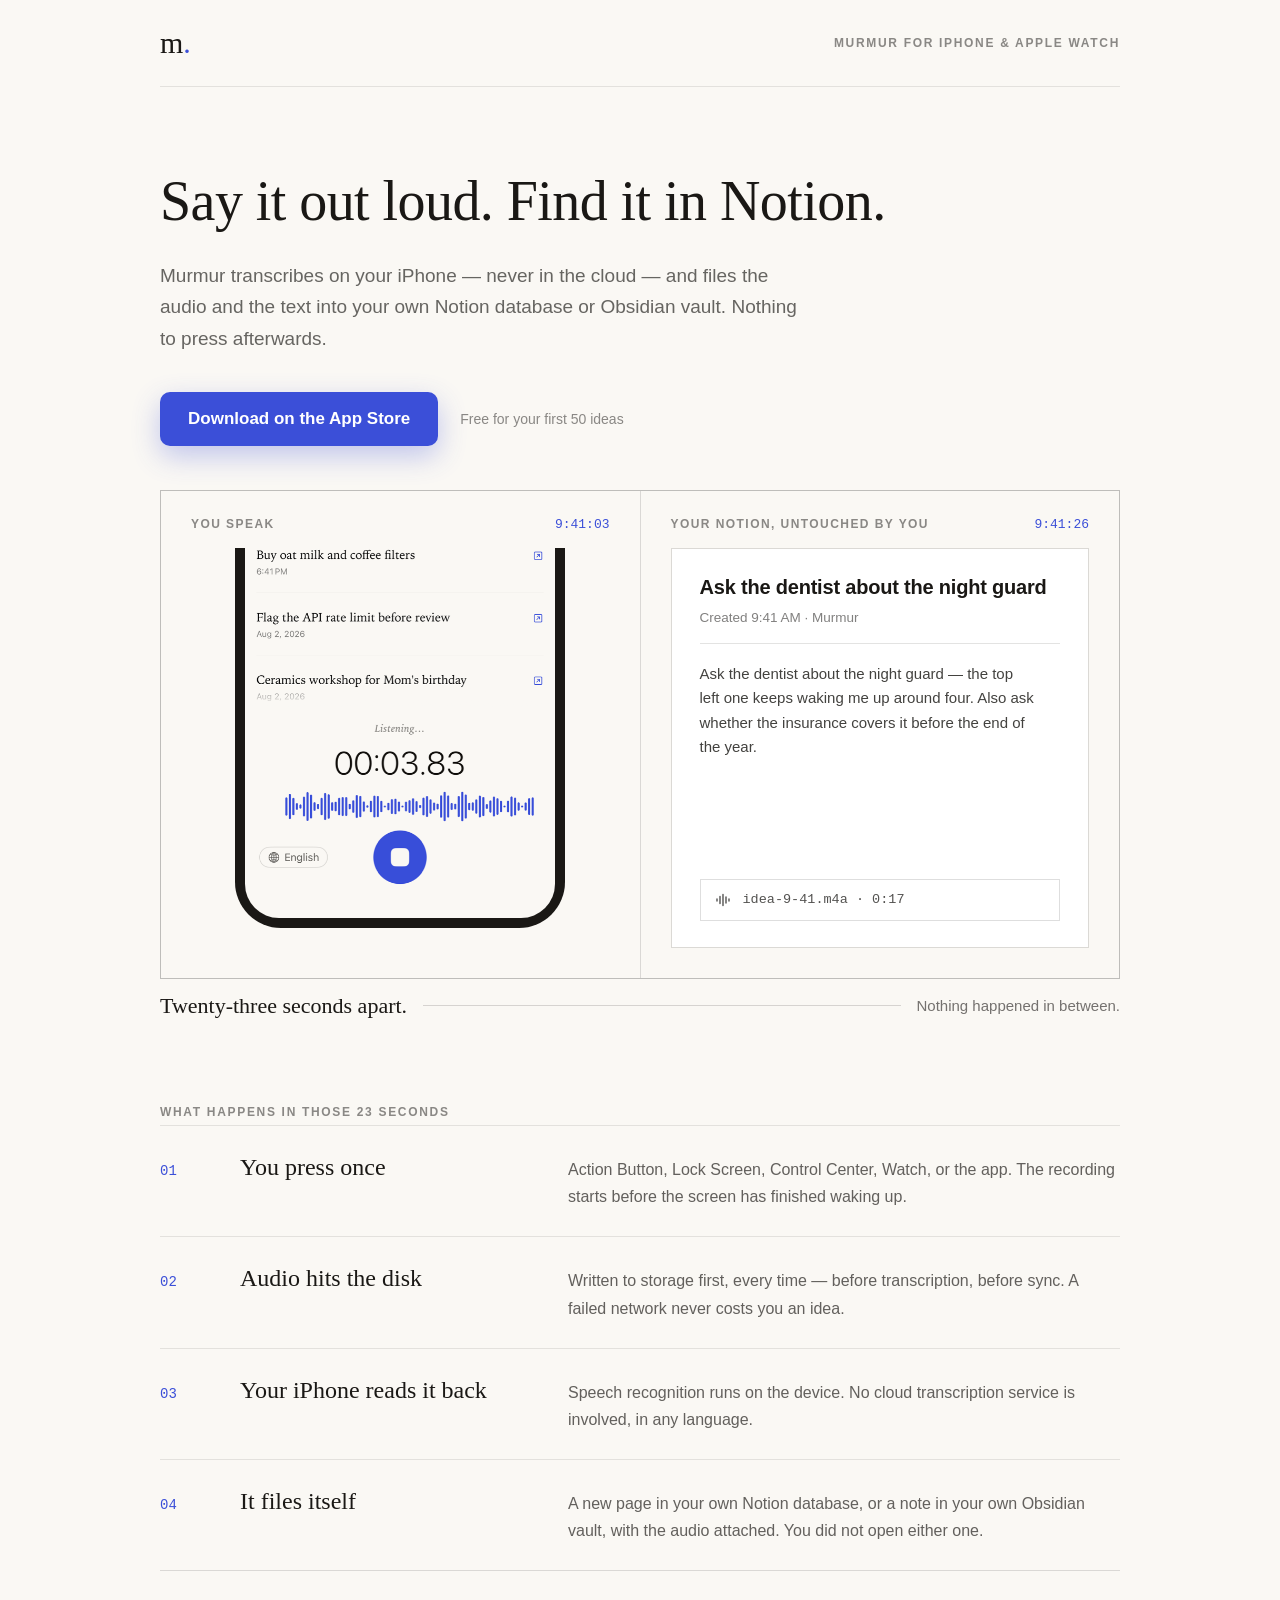
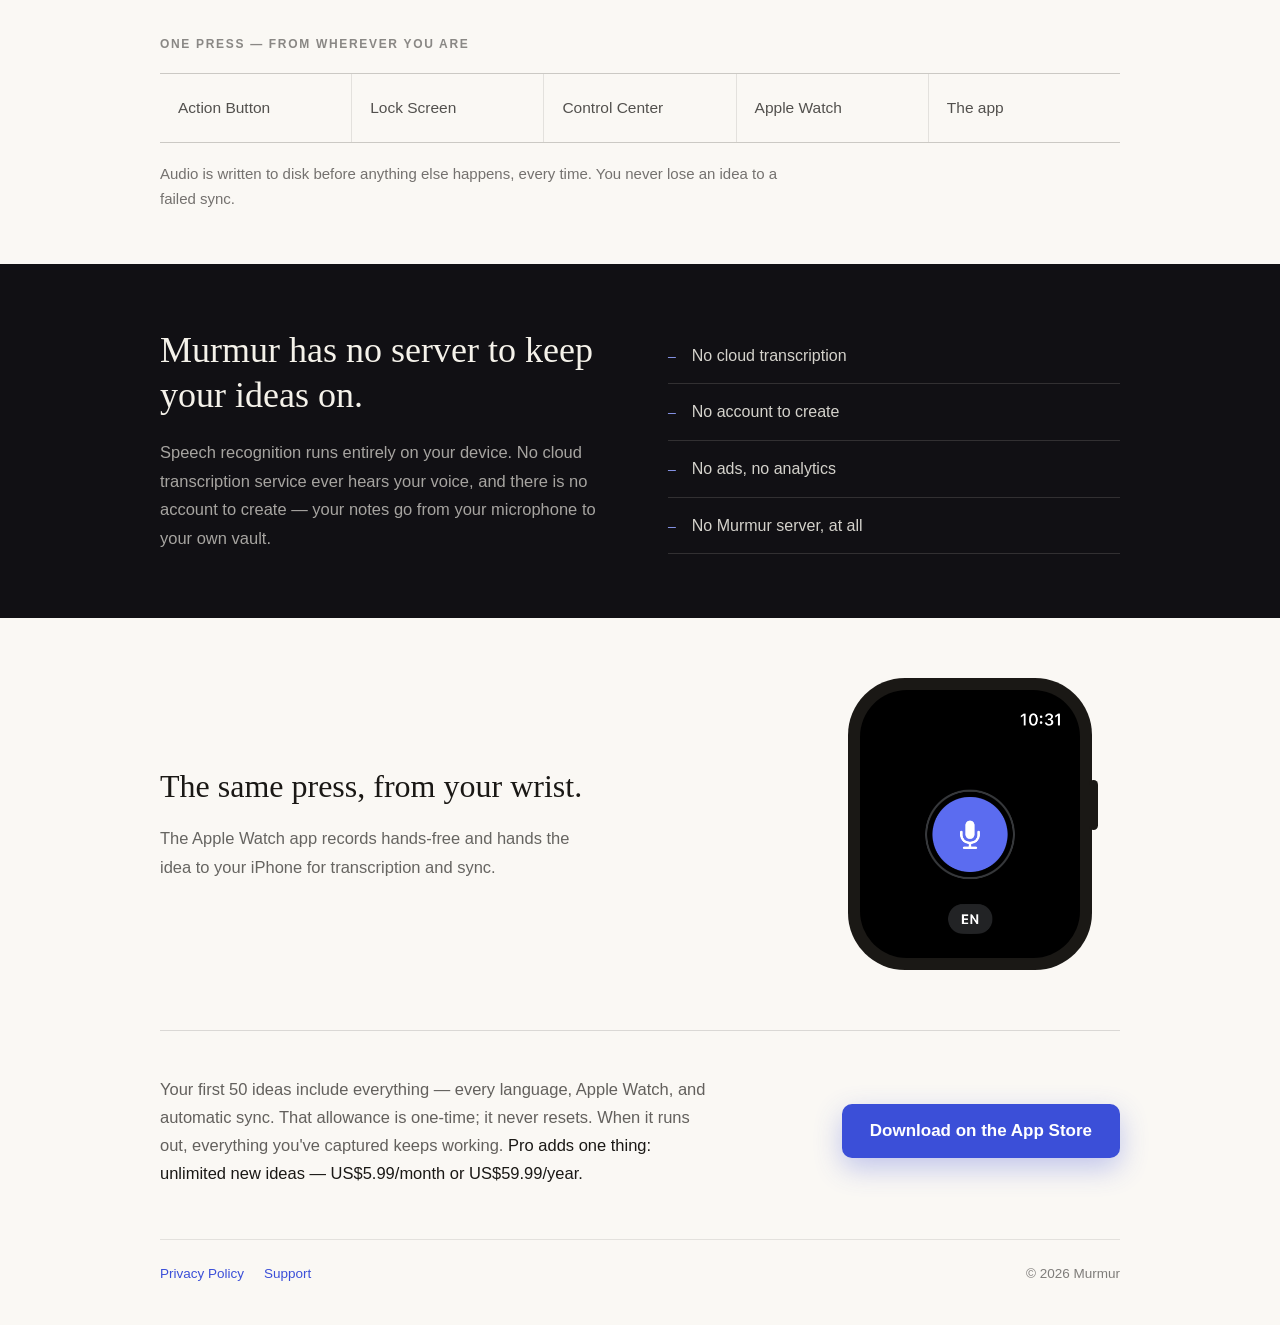
==== commit d4b39a06: "Frame both screenshots in device chrome The two shots sat in the design's plain tinted wells, which " ====
--- a/index.html
+++ b/index.html
@@ -89,15 +89,32 @@
     border: 1px solid var(--rule-soft);
     overflow: hidden;
   }
-  /* The recording UI — Listening…, the timer, the waveform, the stop button — sits in the
-     bottom third of the screenshot, so anchor the crop there: the frame fills with what the
-     panel is about, cut off and framed the way the App Store panels do it. */
-  .frame img.shot {
-    width: 100%;
-    height: 100%;
-    object-fit: cover;
-    object-position: center bottom;
-  }
+
+  /* Device chrome follows the App Store panel templates (templates/device.html): a solid ink
+     body, a bezel made of padding, and no photorealism — the manual's palette has no metal
+     in it. Proportions are that template's, scaled down: bezel 3% of screen width, outer
+     radius 14% of body width, inner radius 10.4% of screen width. */
+  .frame-phone {
+    background: none;
+    border: 0;
+    display: flex;
+    align-items: flex-end;
+    justify-content: center;
+    padding-bottom: 20px;
+  }
+  /* The phone is taller than the frame on purpose. It is bottom-anchored and the frame clips
+     the top, which is the same cut-off-and-framed idiom the panels use — and it keeps the
+     recording UI (Listening…, timer, waveform, stop button) at readable size instead of
+     shrinking a whole 589x1280 phone into a 400px-tall landscape box. */
+  .phone {
+    width: min(330px, 88%);
+    flex: none;
+    background: #1A1815;
+    padding: 10px;
+    border-radius: 46px;
+  }
+  .phone-screen { overflow: hidden; border-radius: 34px; background: var(--bg); }
+  .phone-screen img { width: 100%; height: auto; }
 
   /* A deliberately generic note page. It must never recreate Notion's UI — same rule the
      App Store panel template carries (marketing/screenshots/templates/twoends.html). */
@@ -231,11 +248,27 @@
     max-width: 440px;
     text-wrap: pretty;
   }
-  .watch .frame { height: 320px; padding: 22px; }
-  /* Both axes pinned with object-fit:contain, rather than width:auto + height:100%: as a
-     centred grid item the latter is sized intrinsically and overflowed the padding box by
-     13px, so overflow:hidden clipped the bottom of the watch off. */
-  .watch .frame img { width: 100%; height: 100%; object-fit: contain; }
+  /* Watch body, same template proportions relative to a 220px face: bezel 5.33%, body radius
+     23.5% of body width, face radius 21.5%, and the digital crown as a nub on the right. */
+  .watch-stage { display: flex; justify-content: center; }
+  .watch-device {
+    position: relative;
+    width: 244px;
+    padding: 12px;
+    background: #1A1815;
+    border-radius: 57px;
+  }
+  .watch-face { overflow: hidden; border-radius: 47px; background: #000; }
+  .watch-face img { width: 100%; height: auto; }
+  .watch-crown {
+    position: absolute;
+    right: -6px;
+    top: 35%;
+    width: 9px;
+    height: 50px;
+    border-radius: 5px;
+    background: #1A1815;
+  }
 
   /* ---- pricing --------------------------------------------------------------- */
   .pricing {
@@ -316,8 +349,12 @@
           <span class="eyebrow">You speak</span>
           <span class="panel-time mono">9:41:03</span>
         </div>
-        <div class="frame">
-          <img class="shot" src="/assets/shot-1.png" alt="Murmur recording an idea on iPhone: a live waveform, a running timer, and the stop button." width="589" height="1280" loading="lazy" decoding="async">
+        <div class="frame frame-phone">
+          <div class="phone">
+            <div class="phone-screen">
+              <img src="/assets/shot-1.png" alt="Murmur recording an idea on iPhone: a live waveform, a running timer, and the stop button." width="589" height="1280" loading="lazy" decoding="async">
+            </div>
+          </div>
         </div>
       </div>
       <div class="panel">
@@ -406,8 +443,13 @@
       <h2 class="serif">The same press, from your wrist.</h2>
       <p>The Apple Watch app records hands-free and hands the idea to your iPhone for transcription and sync.</p>
     </div>
-    <div class="frame">
-      <img src="/assets/shot-watch.png" alt="Murmur recording on Apple Watch." width="422" height="514" loading="lazy" decoding="async">
+    <div class="watch-stage">
+      <div class="watch-device">
+        <div class="watch-face">
+          <img src="/assets/shot-watch.png" alt="Murmur recording on Apple Watch." width="422" height="514" loading="lazy" decoding="async">
+        </div>
+        <span class="watch-crown" aria-hidden="true"></span>
+      </div>
     </div>
   </section>
 
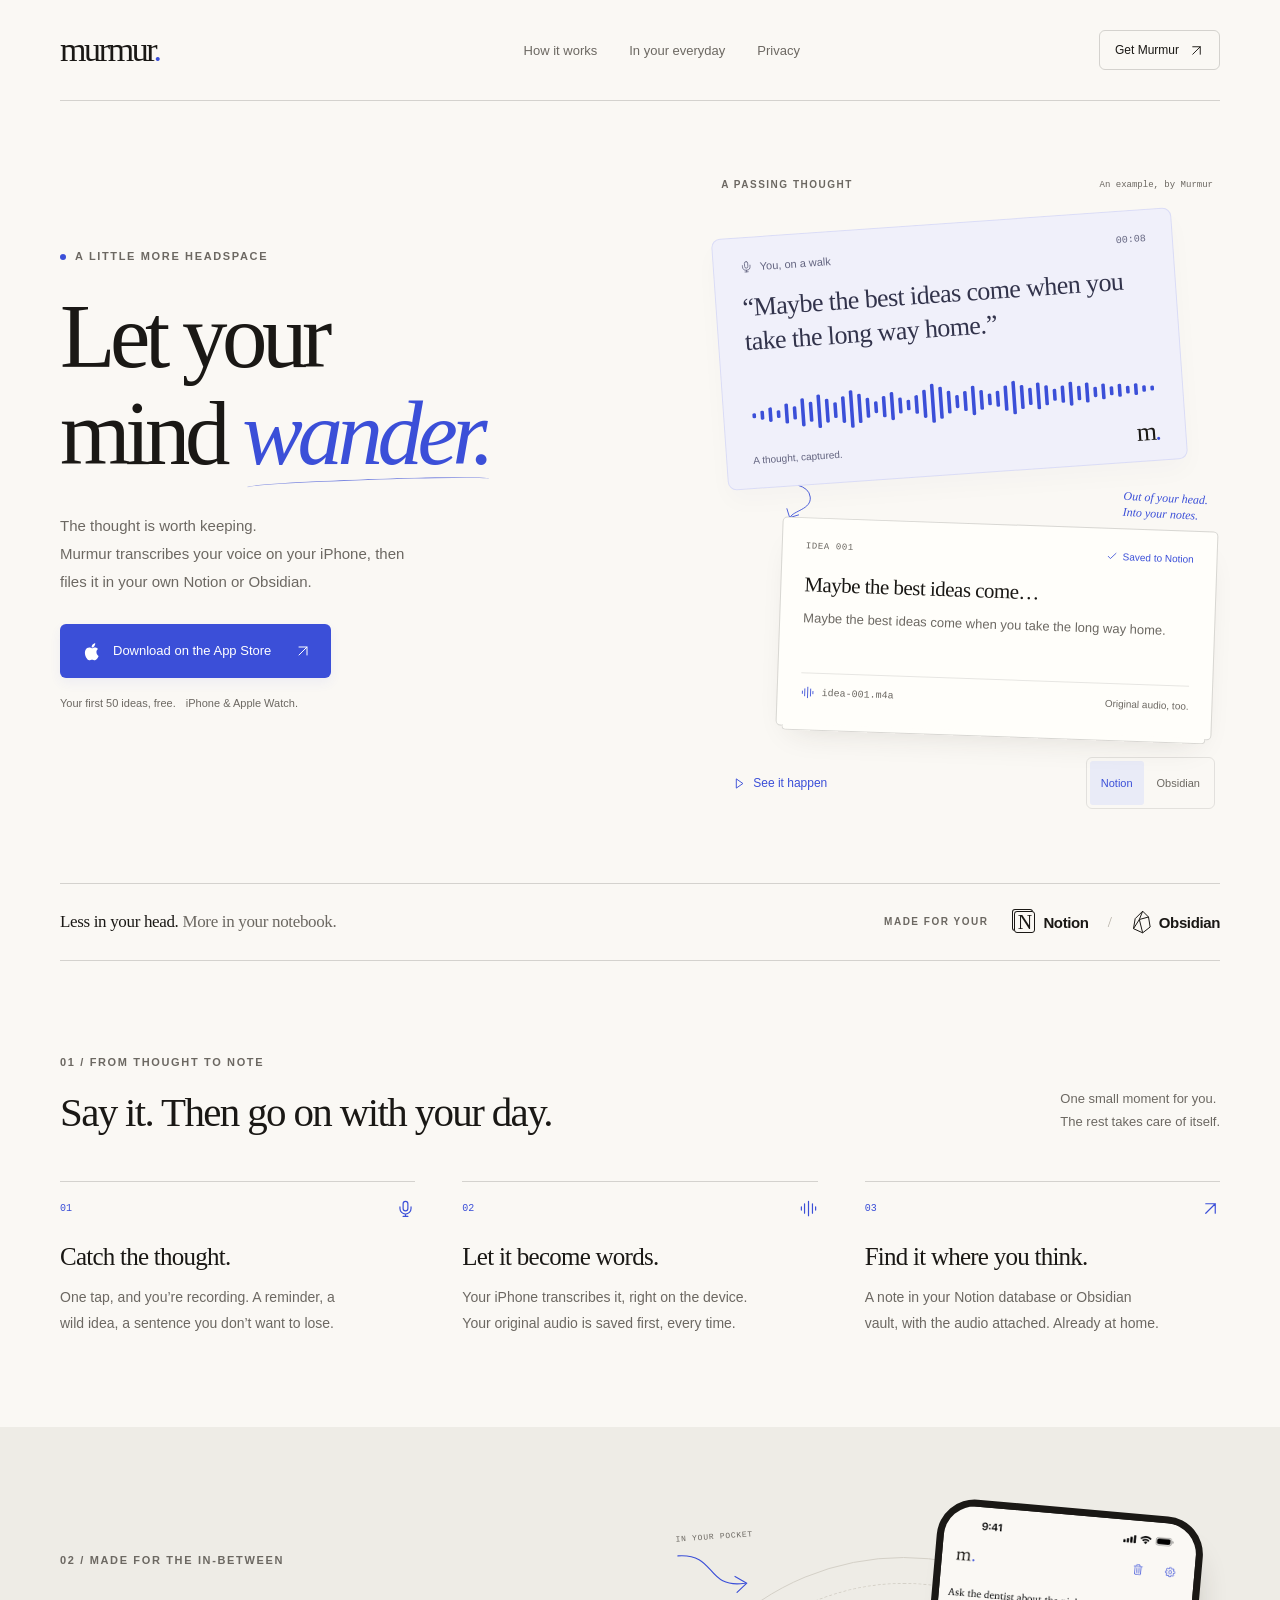
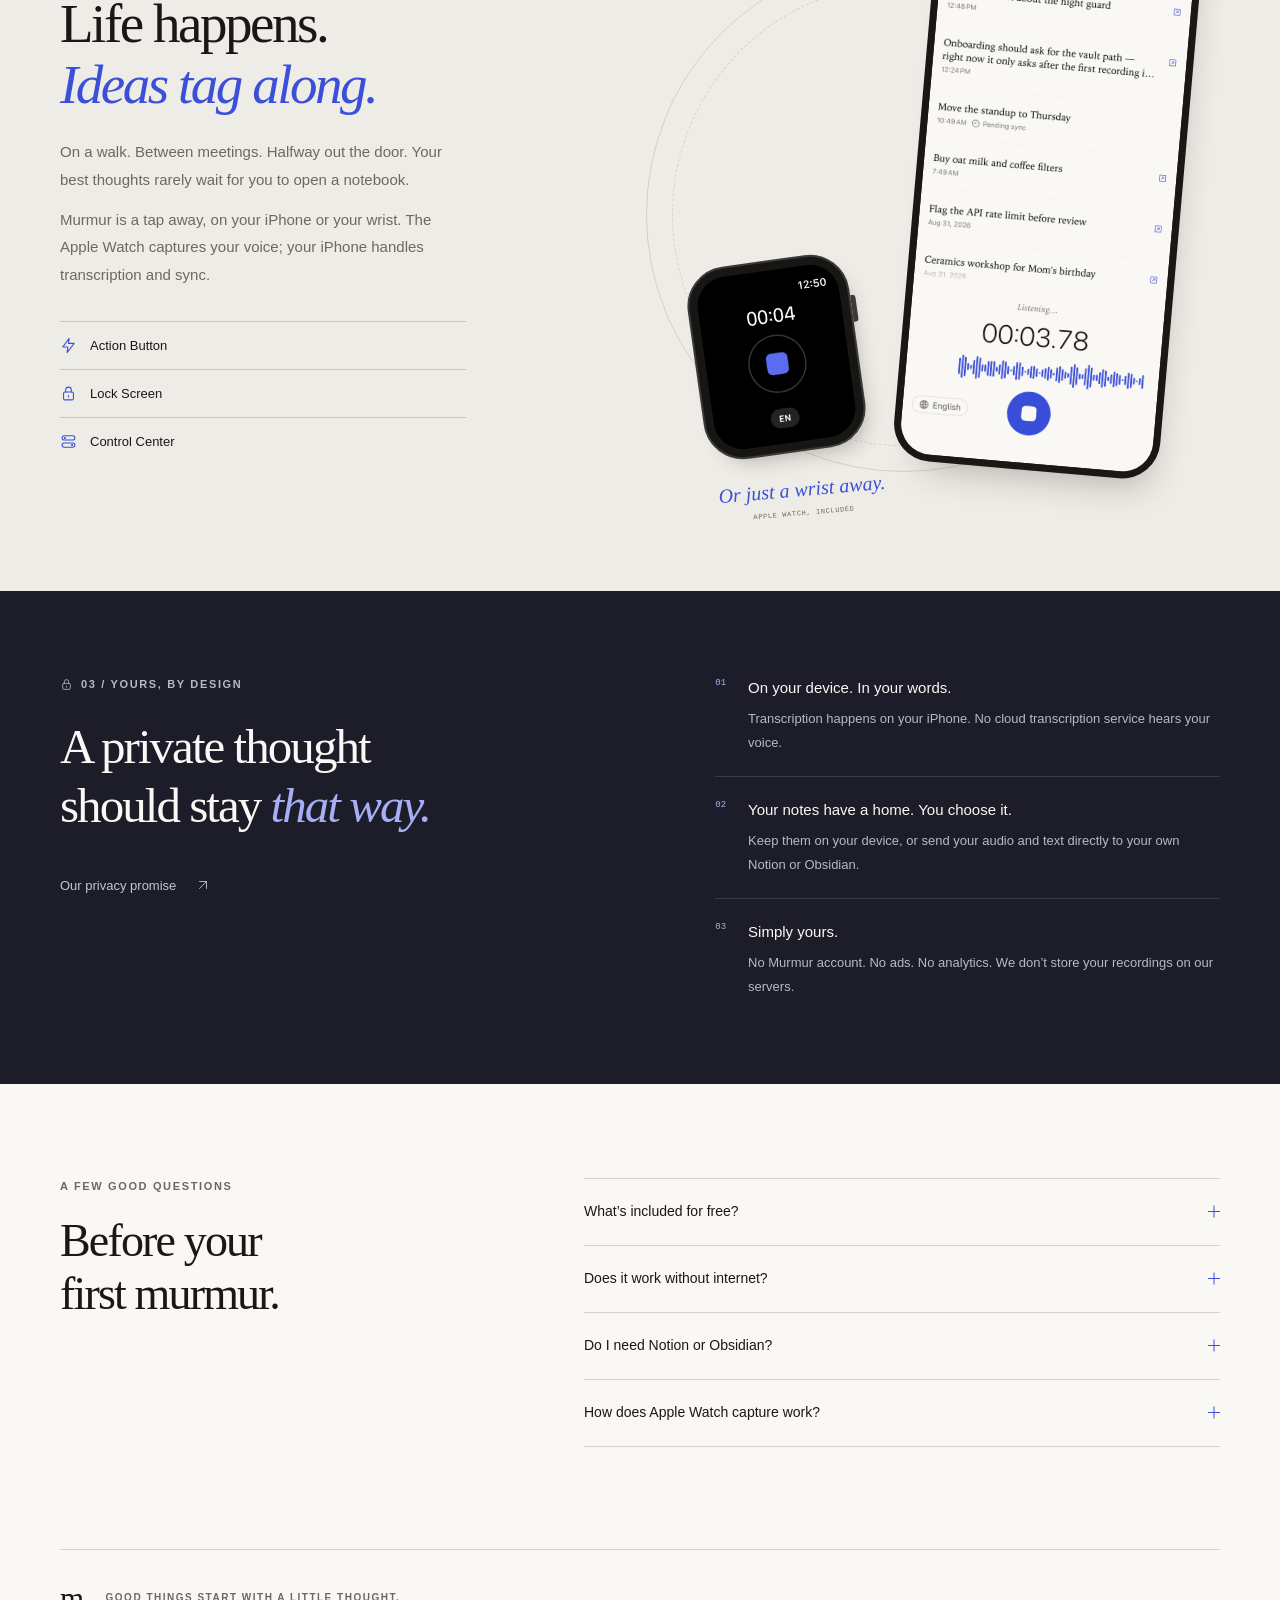
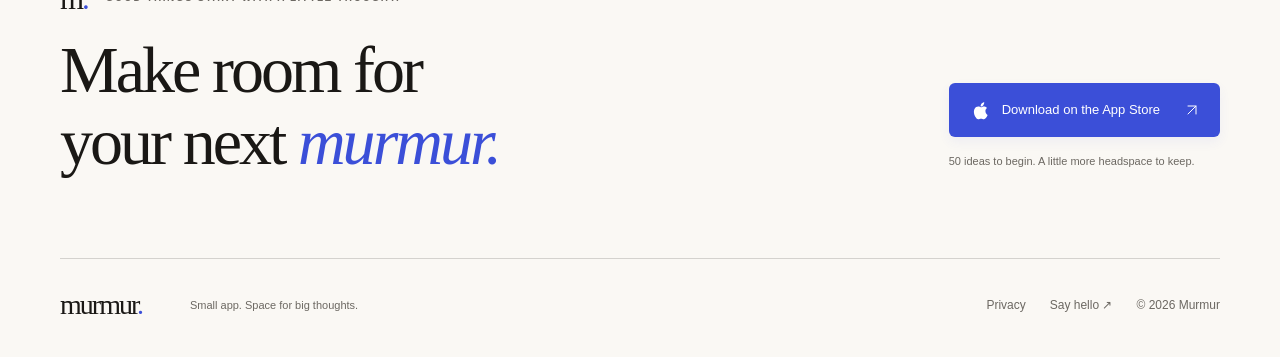
==== commit acf0ab12: "feat: rebuild landing page around the thought-to-note journey - replace the legacy layout with the a" ====
--- a/index.html
+++ b/index.html
@@ -1,476 +1,159 @@
 <!doctype html>
 <html lang="en">
 <head>
-<meta charset="utf-8">
-<meta name="viewport" content="width=device-width, initial-scale=1">
-<!-- Paper in every appearance. Declared here as well as in base.css because the stylesheet
-     is a separate request: this lands during parse, so a dark-mode browser never paints a
-     dark canvas first. -->
-<meta name="color-scheme" content="light">
-<title>Murmur — Say it out loud. Find it in Notion.</title>
-<meta name="description" content="Murmur transcribes on your iPhone — never in the cloud — and files the audio and the text into your own Notion database or Obsidian vault. Nothing to press afterwards.">
-<link rel="canonical" href="https://murmur.u-ran.com/">
-<meta property="og:type" content="website">
-<meta property="og:url" content="https://murmur.u-ran.com/">
-<meta property="og:title" content="Murmur — Say it out loud. Find it in Notion.">
-<meta property="og:description" content="On-device voice capture that files itself into your own Notion database or Obsidian vault. No cloud transcription, no middleman.">
-<meta property="og:image" content="https://murmur.u-ran.com/assets/icon-1024.png">
-<meta name="twitter:card" content="summary_large_image">
-<link rel="icon" type="image/png" href="/assets/icon-360.png">
-<link rel="apple-touch-icon" href="/assets/icon-360.png">
-<link rel="stylesheet" href="/assets/base.css">
-<style>
-  /* Landing-page layout only. Tokens, type stacks, header and footer live in
-     /assets/base.css, which the privacy policy links too. */
-
-  /* ---- hero ------------------------------------------------------------------ */
-  .hero { padding-top: 82px; padding-bottom: 44px; }
-  .hero h1 {
-    font-size: clamp(36px, 6.4vw, 56px);
-    line-height: 1.16;
-    letter-spacing: -0.01em;
-    max-width: 760px;
-    text-wrap: pretty;
-  }
-  .hero .sub {
-    margin-top: 26px;
-    font-size: 19px;
-    line-height: 1.65;
-    color: var(--body-2);
-    max-width: 640px;
-    text-wrap: pretty;
-  }
-  .cta-row {
-    display: flex;
-    align-items: center;
-    gap: 22px;
-    margin-top: 38px;
-    flex-wrap: wrap;
-  }
-  .cta {
-    display: inline-flex;
-    align-items: center;
-    gap: 10px;
-    background: var(--cta-bg);
-    color: var(--cta-fg);
-    font-size: 17px;
-    font-weight: 600;
-    padding: 17px 28px;
-    border-radius: 10px;
-    box-shadow: 0 10px 28px rgba(59, 79, 216, 0.30);
-  }
-  .cta:hover { background: var(--cta-bg-hover); text-decoration: none; }
-  .cta-note { font-size: 14px; color: var(--muted); }
-
-  /* ---- the diptych ----------------------------------------------------------- */
-  .diptych-block { padding-bottom: 30px; }
-  /* 1px grid gap over a rule-coloured backdrop draws the divider, so the collapse to one
-     column at narrow widths turns it horizontal for free — no border side-swapping. */
-  .diptych {
-    display: grid;
-    grid-template-columns: 1fr 1fr;
-    gap: 1px;
-    background: var(--rule);
-    border: 1px solid var(--rule);
-  }
-  .panel { background: var(--bg); padding: 26px 30px 30px; }
-  .panel-head {
-    display: flex;
-    align-items: baseline;
-    justify-content: space-between;
-    gap: 12px;
-    margin-bottom: 16px;
-  }
-  .panel-head .eyebrow { letter-spacing: 0.12em; }
-  .panel-time { font-size: 13px; color: var(--accent); }
-  .frame {
-    height: 400px;
-    background: var(--frame-fill);
-    border: 1px solid var(--rule-soft);
-    overflow: hidden;
-  }
-
-  /* Device chrome follows the App Store panel templates (templates/device.html): a solid ink
-     body, a bezel made of padding, and no photorealism — the manual's palette has no metal
-     in it. Proportions are that template's, scaled down: bezel 3% of screen width, outer
-     radius 14% of body width, inner radius 10.4% of screen width. */
-  .frame-phone {
-    background: none;
-    border: 0;
-    display: flex;
-    align-items: flex-end;
-    justify-content: center;
-    padding-bottom: 20px;
-  }
-  /* The phone is taller than the frame on purpose. It is bottom-anchored and the frame clips
-     the top, which is the same cut-off-and-framed idiom the panels use — and it keeps the
-     recording UI (Listening…, timer, waveform, stop button) at readable size instead of
-     shrinking a whole 589x1280 phone into a 400px-tall landscape box. */
-  .phone {
-    width: min(330px, 88%);
-    flex: none;
-    background: #1A1815;
-    padding: 10px;
-    border-radius: 46px;
-  }
-  .phone-screen { overflow: hidden; border-radius: 34px; background: var(--bg); }
-  .phone-screen img { width: 100%; height: auto; }
-
-  /* A deliberately generic note page. It must never recreate Notion's UI — same rule the
-     App Store panel template carries (marketing/screenshots/templates/twoends.html). */
-  .note {
-    height: 100%;
-    background: var(--card);
-    padding: 26px 28px;
-    display: flex;
-    flex-direction: column;
-  }
-  .note-title { font-size: 20px; font-weight: 600; line-height: 1.25; letter-spacing: -0.01em; }
-  .note-meta { margin-top: 10px; font-size: 13.5px; color: rgba(var(--ink-rgb), 0.55); }
-  .note-hr { margin-top: 18px; height: 1px; background: rgba(var(--ink-rgb), 0.12); }
-  .note-body {
-    margin-top: 18px;
-    font-size: 15px;
-    line-height: 1.62;
-    color: rgba(var(--ink-rgb), 0.82);
-    text-wrap: pretty;
-  }
-  .note-file {
-    margin-top: auto;
-    display: flex;
-    align-items: center;
-    gap: 12px;
-    border: 1px solid var(--rule);
-    padding: 12px 14px;
-    font-size: 13.5px;
-    color: rgba(var(--ink-rgb), 0.75);
-  }
-  .note-file svg { flex: none; stroke: currentColor; }
-
-  .hinge {
-    display: flex;
-    align-items: center;
-    gap: 16px;
-    margin-top: 14px;
-    flex-wrap: wrap;
-  }
-  .hinge .lead { font-size: 22px; }
-  .hinge .bar { flex: 1; min-width: 40px; height: 1px; background: rgba(var(--ink-rgb), 0.16); }
-  .hinge .tail { font-size: 15px; color: rgba(var(--ink-rgb), 0.60); }
-
-  /* ---- the chain ------------------------------------------------------------- */
-  .chain-block { padding-top: 56px; padding-bottom: 20px; }
-  .chain { list-style: none; margin-top: 6px; border-bottom: 1px solid var(--rule); }
-  .chain li {
-    display: grid;
-    grid-template-columns: 52px 300px 1fr;
-    gap: 28px;
-    align-items: baseline;
-    padding: 26px 0;
-    border-top: 1px solid var(--rule-soft);
-  }
-  .chain .n { font-size: 14px; color: var(--accent); }
-  .chain .t { font-size: 24px; line-height: 1.3; }
-  .chain .d { font-size: 16px; line-height: 1.7; color: rgba(var(--ink-rgb), 0.68); text-wrap: pretty; }
-
-  /* ---- entry points ---------------------------------------------------------- */
-  .entries-block { padding-top: 46px; padding-bottom: 52px; }
-  .entries {
-    list-style: none;
-    margin-top: 22px;
-    display: grid;
-    grid-template-columns: repeat(5, 1fr);
-    gap: 1px;
-    background: rgba(var(--ink-rgb), 0.10);
-    border-top: 1px solid rgba(var(--ink-rgb), 0.12);
-    border-bottom: 1px solid rgba(var(--ink-rgb), 0.12);
-  }
-  .entries li {
-    background: var(--bg);
-    padding: 22px 18px;
-    font-size: 15.5px;
-    line-height: 1.5;
-    color: rgba(var(--ink-rgb), 0.75);
-  }
-  .entries-note {
-    margin-top: 18px;
-    font-size: 15px;
-    line-height: 1.7;
-    color: rgba(var(--ink-rgb), 0.60);
-    max-width: 620px;
-    text-wrap: pretty;
-  }
-
-  /* ---- privacy band ---------------------------------------------------------- */
-  .band { background: var(--band-bg); color: rgb(var(--band-rgb)); }
-  .band-inner {
-    padding-top: 64px;
-    padding-bottom: 64px;
-    display: grid;
-    grid-template-columns: 1fr 1fr;
-    gap: 56px;
-    align-items: start;
-  }
-  .band h2 { font-size: clamp(28px, 3.6vw, 36px); line-height: 1.25; text-wrap: pretty; }
-  .band p {
-    margin-top: 20px;
-    font-size: 16.5px;
-    line-height: 1.75;
-    color: rgba(var(--band-rgb), 0.66);
-    text-wrap: pretty;
-  }
-  .band ul { list-style: none; }
-  .band li {
-    display: flex;
-    align-items: baseline;
-    gap: 16px;
-    padding: 15px 0;
-    border-bottom: 1px solid rgba(var(--band-rgb), 0.14);
-  }
-  .band li .mark { font-size: 13px; color: var(--band-accent); flex: none; }
-  .band li span:last-child { font-size: 16px; line-height: 1.6; color: rgba(var(--band-rgb), 0.86); }
-
-  /* ---- watch ----------------------------------------------------------------- */
-  .watch {
-    padding-top: 60px;
-    padding-bottom: 60px;
-    display: grid;
-    grid-template-columns: 1fr 300px;
-    gap: 56px;
-    align-items: center;
-  }
-  .watch h2 { font-size: clamp(26px, 3.2vw, 32px); line-height: 1.25; max-width: 440px; text-wrap: pretty; }
-  .watch p {
-    margin-top: 18px;
-    font-size: 16.5px;
-    line-height: 1.75;
-    color: var(--body-2);
-    max-width: 440px;
-    text-wrap: pretty;
-  }
-  /* Watch body, same template proportions relative to a 220px face: bezel 5.33%, body radius
-     23.5% of body width, face radius 21.5%, and the digital crown as a nub on the right. */
-  .watch-stage { display: flex; justify-content: center; }
-  .watch-device {
-    position: relative;
-    width: 244px;
-    padding: 12px;
-    background: #1A1815;
-    border-radius: 57px;
-  }
-  .watch-face { overflow: hidden; border-radius: 47px; background: #000; }
-  .watch-face img { width: 100%; height: auto; }
-  .watch-crown {
-    position: absolute;
-    right: -6px;
-    top: 35%;
-    width: 9px;
-    height: 50px;
-    border-radius: 5px;
-    background: #1A1815;
-  }
-
-  /* ---- pricing --------------------------------------------------------------- */
-  .pricing {
-    padding: 44px 0 52px;
-    border-top: 1px solid var(--rule);
-    display: flex;
-    align-items: center;
-    justify-content: space-between;
-    gap: 40px;
-    flex-wrap: wrap;
-  }
-  .pricing p {
-    font-size: 16.5px;
-    line-height: 1.7;
-    color: rgba(var(--ink-rgb), 0.68);
-    max-width: 560px;
-    text-wrap: pretty;
-  }
-  .pricing p strong { font-weight: inherit; color: var(--text); }
-
-  /* ---- responsive ------------------------------------------------------------
-     The design is drawn at one width and fixes every grid (1fr 1fr, repeat(5,1fr),
-     52px 300px 1fr, 1fr 300px). Those are desktop proportions, not intentions — the page
-     they replace is fully fluid, so they collapse here rather than overflow. */
-  @media (max-width: 900px) {
-    .chain li { grid-template-columns: 40px 1fr; gap: 8px 20px; }
-    .chain .t { grid-column: 2; }
-    .chain .d { grid-column: 2; margin-top: 4px; }
-    .entries { grid-template-columns: repeat(3, 1fr); }
-    /* Five entries never divide evenly below the 5-column layout, and the divider here is the
-       container showing through a 1px gap — so a missing cell paints as a solid rule-coloured
-       block, not as whitespace. Let the last entry span the remainder instead. */
-    .entries li:last-child { grid-column: span 2; }
-  }
-  @media (max-width: 760px) {
-    .hero { padding-top: 56px; }
-    .diptych { grid-template-columns: 1fr; }
-    .frame { height: 320px; }
-    .band-inner { grid-template-columns: 1fr; gap: 34px; padding-top: 52px; padding-bottom: 52px; }
-    .watch { grid-template-columns: 1fr; gap: 32px; }
-    .watch h2, .watch p { max-width: none; }
-    .chain-block { padding-top: 44px; }
-    .entries-block { padding-bottom: 40px; }
-  }
-  @media (max-width: 560px) {
-    .panel { padding: 22px 20px 24px; }
-    .entries { grid-template-columns: repeat(2, 1fr); }
-    .entries li:last-child { grid-column: span 2; }
-    .hinge .bar { display: none; }
-    .cta { width: 100%; justify-content: center; }
-  }
-</style>
+  <meta charset="utf-8">
+  <meta name="viewport" content="width=device-width, initial-scale=1">
+  <meta name="color-scheme" content="light">
+  <title>Murmur — Let your mind wander. Keep the thought.</title>
+  <meta name="description" content="A little more headspace. Capture a thought on iPhone or Apple Watch. Murmur transcribes it on your device and sends it to your own Notion or Obsidian.">
+  <link rel="canonical" href="https://murmur.u-ran.com/">
+  <meta property="og:type" content="website">
+  <meta property="og:url" content="https://murmur.u-ran.com/">
+  <meta property="og:title" content="Murmur — Let your mind wander. Keep the thought.">
+  <meta property="og:description" content="From a passing thought to a note worth keeping. On-device voice capture for your Notion or Obsidian.">
+  <meta property="og:image" content="https://murmur.u-ran.com/assets/icon-1024.png">
+  <meta name="twitter:card" content="summary_large_image">
+  <link rel="icon" type="image/png" href="/assets/icon-360.png">
+  <link rel="apple-touch-icon" href="/assets/icon-360.png">
+  <link rel="stylesheet" href="/assets/base.css">
+  <link rel="stylesheet" href="/assets/home.css">
+  <script src="/assets/home.js" defer></script>
 </head>
 <body>
+  <a class="skip-link" href="#main">Skip to content</a>
+  <svg class="svg-library" xmlns="http://www.w3.org/2000/svg" aria-hidden="true">
+    <symbol id="i-up-right" viewBox="0 0 24 24"><path d="M6 18 18 6M6 6h12v12"/></symbol>
+    <symbol id="i-check" viewBox="0 0 24 24"><path d="m5 12 4 4L19 6"/></symbol>
+    <symbol id="i-play" viewBox="0 0 24 24"><path d="m9 5 10 7-10 7Z"/></symbol>
+    <symbol id="i-mic" viewBox="0 0 24 24"><rect x="9" y="3" width="6" height="12" rx="3"/><path d="M5 10v2a7 7 0 0 0 14 0v-2M12 19v3m-3 0h6"/></symbol>
+    <symbol id="i-wave" viewBox="0 0 24 24"><path d="M3 10v4m4-8v12m5-15v18m5-15v12m4-8v4"/></symbol>
+    <symbol id="i-lock" viewBox="0 0 24 24"><rect x="5" y="10" width="14" height="11" rx="2"/><path d="M8 10V7a4 4 0 0 1 8 0v3m-4 5v2"/></symbol>
+    <symbol id="i-bolt" viewBox="0 0 24 24"><path d="m13 2-9 12h7l-1 8 10-13h-8Z"/></symbol>
+    <symbol id="i-controls" viewBox="0 0 24 24"><rect x="3" y="4" width="18" height="6" rx="3"/><rect x="3" y="14" width="18" height="6" rx="3"/><path d="M7 7h.01M17 17h.01" stroke-width="3"/></symbol>
+    <symbol id="i-apple" viewBox="0 0 24 24"><path fill="currentColor" stroke="none" d="M17.1 12.6c0-2 1.6-3 1.7-3.1-1-1.5-2.5-1.7-3.1-1.7-1.3-.1-2.6.8-3.3.8-.7 0-1.7-.8-2.8-.7-1.5 0-2.9.9-3.7 2.2-1.6 2.7-.4 6.8 1.1 9 .7 1.1 1.6 2.2 2.7 2.1 1.1 0 1.5-.7 2.9-.7 1.3 0 1.7.7 2.9.7 1.2 0 1.9-1.1 2.7-2.1.8-1.2 1.2-2.4 1.2-2.5-.1 0-2.3-.9-2.3-4ZM14.9 6.4c.6-.8 1.1-1.9 1-3-.9 0-2 .6-2.7 1.4-.6.7-1.2 1.8-1 2.9 1 .1 2.1-.5 2.7-1.3Z"/></symbol>
+  </svg>
 
-<header class="wrap">
-  <div class="masthead">
-    <div class="wordmark serif">m<i>.</i></div>
-    <div class="eyebrow">Murmur for iPhone &amp; Apple Watch</div>
-  </div>
-</header>
+  <header class="wrap">
+    <div class="masthead">
+      <a class="wordmark serif" href="/" aria-label="Murmur home">murmur<i>.</i></a>
+      <nav class="main-nav" aria-label="Main navigation">
+        <a href="#how-it-works">How it works</a>
+        <a href="#everyday">In your everyday</a>
+        <a href="#privacy">Privacy</a>
+      </nav>
+      <a class="button button-small button-outline" href="https://apps.apple.com/app/id6788226431">Get Murmur <svg class="icon" aria-hidden="true"><use href="#i-up-right"/></svg></a>
+    </div>
+  </header>
 
-<main>
+  <main id="main">
+    <section class="wrap hero" aria-labelledby="hero-title">
+      <div class="hero-copy">
+        <p class="eyebrow"><span class="small-dot"></span> A little more headspace</p>
+        <h1 class="serif" id="hero-title">Let your<br>mind <em>wander.</em></h1>
+        <p class="hero-description">The thought is worth keeping.<br>Murmur transcribes your voice on your iPhone, then files it in your own Notion or Obsidian.</p>
+        <a class="button button-primary" href="https://apps.apple.com/app/id6788226431"><svg class="icon apple-icon" aria-hidden="true"><use href="#i-apple"/></svg> Download on the App Store <svg class="icon cta-arrow" aria-hidden="true"><use href="#i-up-right"/></svg></a>
+        <p class="hero-footnote">Your first 50 ideas, free. <span>iPhone &amp; Apple Watch.</span></p>
+      </div>
 
-  <section class="wrap hero">
-    <h1 class="serif">Say it out loud. Find it in Notion.</h1>
-    <p class="sub">Murmur transcribes on your iPhone — never in the cloud — and files the audio and the text into your own Notion database or Obsidian vault. Nothing to press afterwards.</p>
-    <div class="cta-row">
-      <a class="cta" href="https://apps.apple.com/app/id6788226431">Download on the App&nbsp;Store</a>
-      <span class="cta-note">Free for your first 50 ideas</span>
-    </div>
-  </section>
-
-  <section class="wrap diptych-block">
-    <div class="diptych">
-      <div class="panel">
-        <div class="panel-head">
-          <span class="eyebrow">You speak</span>
-          <span class="panel-time mono">9:41:03</span>
+      <div class="demo" data-stage="saved" role="region" aria-label="Interactive example of a voice note becoming a saved idea">
+        <div class="demo-topline"><span class="eyebrow">A passing thought</span><span class="demo-example mono">An example, by Murmur</span></div>
+        <div class="voice-card">
+          <div class="voice-meta"><span><svg class="icon" aria-hidden="true"><use href="#i-mic"/></svg> You, on a walk</span><span class="mono" id="demo-time">00:08</span></div>
+          <p class="voice-quote serif" id="voice-quote">“Maybe the best ideas come when you take the long way home.”</p>
+          <div class="waveform" aria-hidden="true">
+            <svg viewBox="0 0 400 62" preserveAspectRatio="none"><g id="wave-bars" stroke="currentColor" stroke-width="3.5" stroke-linecap="round">
+              <path d="M4 29v4M12 26v10M20 22v18M28 27v8M36 18v26M44 23v16M52 12v38M60 18v26M68 8v46M76 15v32M84 21v20M92 13v36M100 5v52M108 11v40M116 18v26M124 24v14M132 17v28M140 12v38M148 21v20M156 25v12M164 19v24M172 12v38M180 4v54M188 9v44M196 16v30M204 23v16M212 18v26M220 11v40M228 18v26M236 24v14M244 21v20M252 14v34M260 8v46M268 15v32M276 20v22M284 13v36M292 18v26M300 24v14M308 20v22M316 15v32M324 22v18M332 18v26M340 25v12M348 21v20M356 26v10M364 23v16M372 27v8M380 24v14M388 28v6M396 29v4"/>
+            </g></svg>
+          </div>
+          <div class="voice-bottom"><span class="voice-status" id="voice-status">A thought, captured.</span><span class="serif voice-mark" aria-hidden="true">m<span>.</span></span></div>
         </div>
-        <div class="frame frame-phone">
-          <div class="phone">
-            <div class="phone-screen">
-              <img src="/assets/shot-1.png" alt="Murmur recording an idea on iPhone: a live waveform, a running timer, and the stop button." width="589" height="1280" loading="lazy" decoding="async">
-            </div>
+        <div class="journey-thread" aria-hidden="true"><svg viewBox="0 0 140 84"><path d="M13 4c0 34 100 4 104 41 2 18-25 20-29 29m-5-12 4 13 13-4"/></svg><span>Out of your head.<br>Into your notes.</span></div>
+        <div class="note-card">
+          <div class="note-topline"><span class="mono">IDEA 001</span><span class="saved-status"><svg class="icon" aria-hidden="true"><use href="#i-check"/></svg><span id="note-status">Saved to Notion</span></span></div>
+          <h2 class="serif note-title" id="note-title">Maybe the best ideas come…</h2>
+          <p class="note-transcript" id="note-transcript">Maybe the best ideas come when you take the long way home.</p>
+          <div class="note-attachment"><svg class="icon" aria-hidden="true"><use href="#i-wave"/></svg><span class="mono" id="note-file">idea-001.m4a</span><span>Original audio, too.</span></div>
+        </div>
+        <div class="demo-controls" hidden>
+          <button class="demo-play" id="demo-play" type="button"><svg class="icon" aria-hidden="true"><use href="#i-play"/></svg><span>See it happen</span></button>
+          <div class="destination-picker" role="group" aria-label="Example note destination">
+            <button type="button" data-destination="Notion" aria-pressed="true">Notion</button>
+            <button type="button" data-destination="Obsidian" aria-pressed="false">Obsidian</button>
           </div>
         </div>
+        <p class="sr-only" id="demo-announcement" role="status" aria-live="polite" aria-atomic="true"></p>
       </div>
-      <div class="panel">
-        <div class="panel-head">
-          <span class="eyebrow">Your Notion, untouched by you</span>
-          <span class="panel-time mono">9:41:26</span>
+    </section>
+
+    <div class="wrap">
+      <div class="promise-strip">
+        <p>Less in your head. <span>More in your notebook.</span></p>
+        <div><span class="eyebrow">Made for your</span><span class="destination-name"><span class="notion-mark serif" aria-hidden="true">N</span> Notion</span><span class="destination-plus" aria-hidden="true">/</span><span class="destination-name"><svg class="obsidian-mark" viewBox="0 0 24 28" aria-hidden="true"><path d="m14 1 7 7 2 12-9 7-11-5 2-12Z"/><path d="m14 1-4 10 4 16m-4-16 11-3m-11 3-7 11"/></svg> Obsidian</span></div>
+      </div>
+    </div>
+
+    <section class="wrap how-section" id="how-it-works" aria-labelledby="how-title">
+      <div class="section-heading">
+        <div><p class="eyebrow">01 / From thought to note</p><h2 class="serif" id="how-title">Say it. Then go on with your day.</h2></div>
+        <p>One small moment for you.<br>The rest takes care of itself.</p>
+      </div>
+      <ol class="steps">
+        <li><div class="step-top"><span class="mono">01</span><svg class="icon" aria-hidden="true"><use href="#i-mic"/></svg></div><h3 class="serif">Catch the thought.</h3><p>One tap, and you’re recording. A reminder, a wild idea, a sentence you don’t want to lose.</p></li>
+        <li><div class="step-top"><span class="mono">02</span><svg class="icon" aria-hidden="true"><use href="#i-wave"/></svg></div><h3 class="serif">Let it become words.</h3><p>Your iPhone transcribes it, right on the device. Your original audio is saved first, every time.</p></li>
+        <li><div class="step-top"><span class="mono">03</span><svg class="icon" aria-hidden="true"><use href="#i-up-right"/></svg></div><h3 class="serif">Find it where you think.</h3><p>A note in your Notion database or Obsidian vault, with the audio attached. Already at home.</p></li>
+      </ol>
+    </section>
+
+    <section class="everyday-section" id="everyday" aria-labelledby="everyday-title">
+      <div class="wrap everyday-grid">
+        <div class="everyday-copy">
+          <p class="eyebrow">02 / Made for the in-between</p>
+          <h2 class="serif" id="everyday-title">Life happens.<br><em>Ideas tag along.</em></h2>
+          <p>On a walk. Between meetings. Halfway out the door. Your best thoughts rarely wait for you to open a notebook.</p>
+          <p>Murmur is a tap away, on your iPhone or your wrist. The Apple Watch captures your voice; your iPhone handles transcription and sync.</p>
+          <ul class="entry-points" aria-label="Ways to start recording">
+            <li><svg class="icon" aria-hidden="true"><use href="#i-bolt"/></svg><span>Action Button</span></li>
+            <li><svg class="icon" aria-hidden="true"><use href="#i-lock"/></svg><span>Lock Screen</span></li>
+            <li><svg class="icon" aria-hidden="true"><use href="#i-controls"/></svg><span>Control Center</span></li>
+          </ul>
         </div>
-        <div class="frame">
-          <div class="note">
-            <div class="note-title">Ask the dentist about the night guard</div>
-            <div class="note-meta">Created 9:41 AM · Murmur</div>
-            <div class="note-hr"></div>
-            <p class="note-body">Ask the dentist about the night guard — the top left one keeps waking me up around four. Also ask whether the insurance covers it before the end of the year.</p>
-            <div class="note-file">
-              <svg width="16" height="16" viewBox="0 0 16 16" fill="none" stroke-width="1.4" stroke-linecap="round" aria-hidden="true">
-                <path d="M2 7v2M5 4.5v7M8 2.5v11M11 5v6M14 7v2"></path>
-              </svg>
-              <span class="mono">idea-9-41.m4a · 0:17</span>
-            </div>
-          </div>
+        <div class="device-scene">
+          <div class="scene-orbit" aria-hidden="true"></div>
+          <div class="scene-caption caption-phone"><span class="mono">IN YOUR POCKET</span><svg viewBox="0 0 85 55" aria-hidden="true"><path d="M4 5c42 0 26 37 69 34m-10-8 12 8-11 9"/></svg></div>
+          <div class="phone-device"><div class="phone-screen"><img src="/assets/shot-1.png" alt="The Murmur iPhone app: saved ideas above an active recording, with a timer and indigo waveform." width="589" height="1280" loading="lazy" decoding="async"></div></div>
+          <div class="watch-device"><div class="watch-face"><img src="/assets/shot-watch.png" alt="Murmur on Apple Watch, recording a thought with a single stop button." width="422" height="514" loading="lazy" decoding="async"></div><span class="watch-crown" aria-hidden="true"></span></div>
+          <p class="scene-caption caption-watch"><span class="serif">Or just a wrist away.</span><span class="mono">APPLE WATCH, INCLUDED</span></p>
         </div>
       </div>
-    </div>
-    <div class="hinge">
-      <span class="lead serif">Twenty-three seconds apart.</span>
-      <span class="bar"></span>
-      <span class="tail">Nothing happened in between.</span>
-    </div>
-  </section>
+    </section>
 
-  <section class="wrap chain-block">
-    <h2 class="eyebrow">What happens in those 23 seconds</h2>
-    <ol class="chain">
-      <li>
-        <span class="n mono">01</span>
-        <span class="t serif">You press once</span>
-        <span class="d">Action Button, Lock Screen, Control Center, Watch, or the app. The recording starts before the screen has finished waking up.</span>
-      </li>
-      <li>
-        <span class="n mono">02</span>
-        <span class="t serif">Audio hits the disk</span>
-        <span class="d">Written to storage first, every time — before transcription, before sync. A failed network never costs you an idea.</span>
-      </li>
-      <li>
-        <span class="n mono">03</span>
-        <span class="t serif">Your iPhone reads it back</span>
-        <span class="d">Speech recognition runs on the device. No cloud transcription service is involved, in any language.</span>
-      </li>
-      <li>
-        <span class="n mono">04</span>
-        <span class="t serif">It files itself</span>
-        <span class="d">A new page in your own Notion database, or a note in your own Obsidian vault, with the audio attached. You did not open either one.</span>
-      </li>
-    </ol>
-  </section>
+    <section class="privacy-section" id="privacy" aria-labelledby="privacy-title">
+      <div class="wrap privacy-grid">
+        <div><p class="eyebrow"><svg class="icon" aria-hidden="true"><use href="#i-lock"/></svg> 03 / Yours, by design</p><h2 class="serif" id="privacy-title">A private thought<br>should stay <em>that way.</em></h2><a class="text-link" href="/privacy-policy">Our privacy promise <svg class="icon" aria-hidden="true"><use href="#i-up-right"/></svg></a></div>
+        <div class="privacy-facts">
+          <div><span class="mono">01</span><div><h3>On your device. In your words.</h3><p>Transcription happens on your iPhone. No cloud transcription service hears your voice.</p></div></div>
+          <div><span class="mono">02</span><div><h3>Your notes have a home. You choose it.</h3><p>Keep them on your device, or send your audio and text directly to your own Notion or Obsidian.</p></div></div>
+          <div><span class="mono">03</span><div><h3>Simply yours.</h3><p>No Murmur account. No ads. No analytics. We don’t store your recordings on our servers.</p></div></div>
+        </div>
+      </div>
+    </section>
 
-  <section class="wrap entries-block">
-    <h2 class="eyebrow">One press — from wherever you are</h2>
-    <ul class="entries">
-      <li>Action Button</li>
-      <li>Lock Screen</li>
-      <li>Control Center</li>
-      <li>Apple Watch</li>
-      <li>The app</li>
-    </ul>
-    <p class="entries-note">Audio is written to disk before anything else happens, every time. You never lose an idea to a failed sync.</p>
-  </section>
+    <section class="wrap faq-section" aria-labelledby="faq-title">
+      <div><p class="eyebrow">A few good questions</p><h2 class="serif" id="faq-title">Before your<br>first murmur.</h2></div>
+      <div class="faq-list">
+        <details><summary>What’s included for free?<span class="faq-toggle" aria-hidden="true"></span></summary><div class="faq-answer"><p>Your first 50 ideas include everything — every language, Apple Watch, and automatic sync. That allowance is one-time; it never resets.</p><p>Murmur Pro unlocks unlimited new ideas with a monthly or yearly subscription. Your existing recordings and notes stay available when the free allowance runs out. See current pricing in the app.</p></div></details>
+        <details><summary>Does it work without internet?<span class="faq-toggle" aria-hidden="true"></span></summary><div class="faq-answer"><p>Yes. Recording and transcription work offline once the speech model for your chosen language is downloaded. Your audio is saved before transcription or sync begins. Notion sync waits for a connection; Obsidian notes are written to the vault folder you select.</p></div></details>
+        <details><summary>Do I need Notion or Obsidian?<span class="faq-toggle" aria-hidden="true"></span></summary><div class="faq-answer"><p>No. You can keep recordings and transcripts in Murmur. If you want automatic sync, connect your own Notion database or choose a folder in your Obsidian vault in Settings.</p></div></details>
+        <details><summary>How does Apple Watch capture work?<span class="faq-toggle" aria-hidden="true"></span></summary><div class="faq-answer"><p>Record from the Watch app or a Murmur complication on your watch face. Your Watch saves the audio and transfers it to the paired iPhone, where Murmur transcribes it and syncs it to your selected destination.</p></div></details>
+      </div>
+    </section>
 
-  <section class="band">
-    <div class="wrap band-inner">
-      <div>
-        <h2 class="serif">Murmur has no server to keep your ideas on.</h2>
-        <p>Speech recognition runs entirely on your device. No cloud transcription service ever hears your voice, and there is no account to create — your notes go from your microphone to your own vault.</p>
-      </div>
-      <ul>
-        <li><span class="mark mono" aria-hidden="true">—</span><span>No cloud transcription</span></li>
-        <li><span class="mark mono" aria-hidden="true">—</span><span>No account to create</span></li>
-        <li><span class="mark mono" aria-hidden="true">—</span><span>No ads, no analytics</span></li>
-        <li><span class="mark mono" aria-hidden="true">—</span><span>No Murmur server, at all</span></li>
-      </ul>
-    </div>
-  </section>
+    <section class="wrap closing" aria-labelledby="closing-title">
+      <div class="closing-top"><span class="serif closing-mark" aria-hidden="true">m<span>.</span></span><p class="eyebrow">Good things start with a little thought.</p></div>
+      <div class="closing-row"><h2 class="serif" id="closing-title">Make room for<br>your next <em>murmur.</em></h2><div class="closing-action"><a class="button button-primary" href="https://apps.apple.com/app/id6788226431"><svg class="icon apple-icon" aria-hidden="true"><use href="#i-apple"/></svg> Download on the App Store <svg class="icon cta-arrow" aria-hidden="true"><use href="#i-up-right"/></svg></a><p>50 ideas to begin. A little more headspace to keep.</p></div></div>
+    </section>
+  </main>
 
-  <section class="wrap watch">
-    <div>
-      <h2 class="serif">The same press, from your wrist.</h2>
-      <p>The Apple Watch app records hands-free and hands the idea to your iPhone for transcription and sync.</p>
-    </div>
-    <div class="watch-stage">
-      <div class="watch-device">
-        <div class="watch-face">
-          <img src="/assets/shot-watch.png" alt="Murmur recording on Apple Watch." width="422" height="514" loading="lazy" decoding="async">
-        </div>
-        <span class="watch-crown" aria-hidden="true"></span>
-      </div>
-    </div>
-  </section>
-
-  <section class="wrap">
-    <div class="pricing">
-      <p>Your first 50 ideas include everything — every language, Apple Watch, and automatic sync. That allowance is one-time; it never resets. When it runs out, everything you've captured keeps working. <strong>Pro adds one thing: unlimited new ideas — US$5.99/month or US$59.99/year.</strong></p>
-      <a class="cta" href="https://apps.apple.com/app/id6788226431">Download on the App&nbsp;Store</a>
-    </div>
-  </section>
-
-</main>
-
-<footer class="wrap">
-  <div class="site-footer">
-    <span class="links">
-      <a href="/privacy-policy">Privacy Policy</a>
-      <a href="mailto:murmur@u-ran.com">Support</a>
-    </span>
-    <span>© 2026 Murmur</span>
-  </div>
-</footer>
-
+  <footer class="wrap"><div class="site-footer"><a class="wordmark serif" href="/" aria-label="Murmur home">murmur<i>.</i></a><span class="footer-note">Small app. Space for big thoughts.</span><div class="links"><a href="/privacy-policy">Privacy</a><a href="mailto:murmur@u-ran.com">Say hello <span aria-hidden="true">↗</span></a><span>© 2026 Murmur</span></div></div></footer>
 </body>
 </html>
--- a/assets/base.css
+++ b/assets/base.css
@@ -1,107 +1,52 @@
-/* Shared shell for murmur.u-ran.com — tokens, type stacks, header and footer.
-   Both pages link this. The palette lives in exactly one place on purpose: the privacy
-   policy previously carried its own copy of the same hex values, which is how two pages
-   that are supposed to be one brand surface drift apart.
-
-   Palette and type follow the app's design manual (paper/ink, indigo accent, Iowan Old
-   Style titles) so the site, the App Store panels and the app itself read as one thing. */
-
-/* The site is paper in every appearance — one palette, no prefers-color-scheme branch.
-   The design is drawn as ink on paper with a single deliberately inverted band, and that
-   contrast IS the composition; re-toning it for a dark viewer inverts the figure/ground
-   the page is built on. color-scheme:light is what makes the choice stick: it stops a
-   dark-mode browser from darkening the scrollbar and form controls around a light page,
-   and from flashing a dark canvas before this stylesheet lands.
-
-   Every ink tint is still rgba(var(--ink-rgb), a). Not for theming now — it keeps the
-   whole tint ladder derived from one value instead of 20 loose rgba() literals. */
+/* Shared paper, ink, and indigo identity. The policy uses the same shell. */
 :root {
   color-scheme: light;
-
   --ink-rgb: 26, 24, 21;
-  --bg: #FAF8F4;
-  --text: #1A1815;
-  --card: #FFFFFF;
-  --accent: #3B4FD8;
-
-  --cta-bg: #3B4FD8;
-  --cta-bg-hover: #2E3DB0;
-  --cta-fg: #FFFFFF;
-
-  /* The privacy band is the one inverted surface: ink ground, paper text. It carries its
-     own ink and never reads from --ink-rgb. */
-  --band-bg: #111014;
-  --band-rgb: 245, 242, 234;
-  --band-accent: #93A2FF;
-
-  --rule: rgba(var(--ink-rgb), 0.14);
-  --rule-soft: rgba(var(--ink-rgb), 0.10);
-  --frame-fill: rgba(var(--ink-rgb), 0.035);
-  --muted: rgba(var(--ink-rgb), 0.50);
-  --body-2: rgba(var(--ink-rgb), 0.66);
-
+  --bg: #faf8f4;
+  --text: #1a1815;
+  --card: #fffefa;
+  --accent: #3b4fd8;
+  --accent-hover: #2e3db0;
+  --rule: rgba(var(--ink-rgb), .17);
+  --rule-soft: rgba(var(--ink-rgb), .1);
+  --muted: #77736c;
+  --body-2: #6c6862;
   --font-serif: "Iowan Old Style", "Palatino Nova", Palatino, "Palatino Linotype", Georgia, serif;
   --font-mono: ui-monospace, SFMono-Regular, Menlo, monospace;
 }
-
-* { margin: 0; padding: 0; box-sizing: border-box; }
-html { -webkit-text-size-adjust: 100%; }
-body {
-  font-family: -apple-system, BlinkMacSystemFont, "Segoe UI", "PingFang TC", sans-serif;
-  color: var(--text);
-  background: var(--bg);
-  -webkit-font-smoothing: antialiased;
+* { box-sizing: border-box; margin: 0; padding: 0; }
+html { -webkit-text-size-adjust: 100%; scroll-behavior: smooth; scroll-padding-top: 28px; }
+body { background: var(--bg); color: var(--text); font-family: -apple-system, BlinkMacSystemFont, "Segoe UI", "PingFang TC", sans-serif; -webkit-font-smoothing: antialiased; }
+button { font: inherit; color: inherit; }
+a { color: var(--accent); text-decoration: none; }
+a:hover { text-decoration: underline; text-underline-offset: 4px; }
+a, button, summary { -webkit-tap-highlight-color: transparent; }
+:focus-visible { outline: 2px solid var(--accent); outline-offset: 5px; }
+::selection { background: #dce0fa; color: var(--text); }
+img { display: block; max-width: 100%; height: auto; }
+[hidden] { display: none !important; }
+.serif { font-family: var(--font-serif); font-weight: 400; }
+.mono { font-family: var(--font-mono); font-variant-numeric: tabular-nums; }
+.wrap { max-width: 1240px; margin: 0 auto; padding-left: 40px; padding-right: 40px; }
+.eyebrow { color: var(--body-2); font-size: 11px; line-height: 1.6; font-weight: 600; letter-spacing: .15em; text-transform: uppercase; }
+.icon { width: 20px; height: 20px; display: inline-block; flex: none; fill: none; stroke: currentColor; stroke-width: 1.5; stroke-linecap: round; stroke-linejoin: round; vertical-align: middle; }
+.svg-library { position: absolute; width: 0; height: 0; overflow: hidden; }
+.sr-only { position: absolute; width: 1px; height: 1px; padding: 0; margin: -1px; overflow: hidden; clip-path: inset(50%); white-space: nowrap; border: 0; }
+.skip-link { position: absolute; top: 12px; left: 12px; z-index: 10; padding: 12px 20px; background: var(--text); color: var(--bg); transform: translateY(-150%); }
+.skip-link:focus { transform: translateY(0); }
+.masthead { display: flex; align-items: center; justify-content: space-between; gap: 24px; min-height: 101px; border-bottom: 1px solid var(--rule); }
+.wordmark { color: var(--text); font-size: 34px; line-height: 1; letter-spacing: -.07em; }
+.wordmark i { color: var(--accent); font-style: normal; }
+.masthead a:hover, a.wordmark:hover { text-decoration: none; }
+.masthead > .eyebrow { text-align: right; }
+.site-footer { display: flex; align-items: center; justify-content: space-between; flex-wrap: wrap; gap: 24px; padding: 32px 0 38px; border-top: 1px solid var(--rule); font-size: 12px; color: var(--body-2); }
+.site-footer .wordmark { font-size: 28px; }
+.site-footer .links { display: flex; align-items: center; flex-wrap: wrap; gap: 24px; }
+.site-footer .links a { color: var(--body-2); }
+@media (max-width: 760px) {
+  .wrap { padding-left: 24px; padding-right: 24px; }
+  .masthead { min-height: 82px; }
+  .wordmark { font-size: 31px; }
+  .site-footer { gap: 22px; padding-bottom: 28px; }
 }
-
-/* Iowan Old Style is an Apple system font; visitors elsewhere fall through to Palatino and
-   then Georgia. Every heading on this stack sets font-weight:400 explicitly — Iowan has no
-   medium face, and the UA's default bold on h1/h2 is synthesized into fake bold
-   (design manual §3). Never raise a weight on .serif. */
-.serif { font-family: var(--font-serif); font-weight: 400; }
-.mono { font-family: var(--font-mono); }
-
-a { color: var(--accent); text-decoration: none; }
-a:hover { text-decoration: underline; }
-img { display: block; max-width: 100%; }
-
-.wrap { max-width: 1000px; margin: 0 auto; padding-left: 20px; padding-right: 20px; }
-
-/* Small caps eyebrow — the recurring section marker of this layout. */
-.eyebrow {
-  font-size: 12px;
-  font-weight: 700;
-  letter-spacing: 0.14em;
-  text-transform: uppercase;
-  color: var(--muted);
-}
-
-.masthead {
-  display: flex;
-  align-items: center;
-  justify-content: space-between;
-  gap: 20px;
-  padding: 26px 0;
-  border-bottom: 1px solid var(--rule-soft);
-}
-.masthead a:hover { text-decoration: none; }
-.wordmark { font-size: 30px; line-height: 34px; color: var(--text); }
-.wordmark i { color: var(--accent); font-style: normal; }
-.masthead .eyebrow { text-align: right; }
-
-.site-footer {
-  padding: 26px 0 44px;
-  border-top: 1px solid var(--rule-soft);
-  display: flex;
-  align-items: center;
-  justify-content: space-between;
-  gap: 24px;
-  flex-wrap: wrap;
-  font-size: 13.5px;
-  color: rgba(var(--ink-rgb), 0.55);
-}
-.site-footer .links { display: flex; gap: 20px; }
-
-@media (max-width: 560px) {
-  .masthead { padding: 20px 0; }
-  .masthead .eyebrow { font-size: 11px; letter-spacing: 0.1em; }
-}
+@media (prefers-reduced-motion: reduce) { html { scroll-behavior: auto; } }
--- a/assets/home.css
+++ b/assets/home.css
@@ -0,0 +1,327 @@
+.main-nav { display: flex; gap: 32px; margin-left: 65px; font-size: 13px; }
+.main-nav a { color: var(--body-2); transition: color .2s; }
+.main-nav a:hover { color: var(--accent); }
+.button { display: inline-flex; align-items: center; justify-content: center; gap: 10px; min-height: 54px; padding: 14px 19px; border: 1px solid transparent; border-radius: 6px; font-size: 13px; font-weight: 500; line-height: 1.4; transition: background .2s, transform .2s, box-shadow .2s; }
+.button:hover { text-decoration: none; transform: translateY(-2px); }
+.button-primary { background: var(--accent); color: white; box-shadow: 0 5px 12px #3b4fd810; }
+.button-primary:hover { background: var(--accent-hover); box-shadow: 0 8px 20px #3b4fd825; }
+.button .apple-icon { width: 23px; height: 23px; }
+.button .cta-arrow { width: 16px; height: 16px; margin-left: 14px; }
+.button-small { min-height: 40px; padding: 10px 15px; font-size: 12px; }
+.button-small .icon { width: 15px; height: 15px; }
+.button-outline { border-color: var(--rule); color: var(--text); }
+.button-outline:hover { background: var(--text); color: var(--bg); }
+
+/* The voice and the note share one piece of paper, connected by an ink thread. */
+.hero { display: grid; grid-template-columns: 1.15fr 1fr; align-items: center; gap: 64px; padding-top: 76px; padding-bottom: 74px; }
+.hero-copy { padding-bottom: 24px; }
+.hero .eyebrow { display: flex; align-items: center; gap: 9px; }
+.small-dot { width: 6px; height: 6px; background: var(--accent); border-radius: 50%; flex: none; }
+.hero h1 { margin-top: 24px; font-size: clamp(64px, 7.1vw, 96px); line-height: 1.06; letter-spacing: -.06em; }
+.hero h1 em { position: relative; color: var(--accent); font-weight: 400; }
+.hero h1 em::after { content: ""; position: absolute; left: 2%; right: 0; bottom: -3px; height: 7px; border-top: 1px solid currentColor; border-radius: 50%; transform: rotate(-2deg); opacity: .65; }
+.hero-description { max-width: 360px; margin: 30px 0 29px; color: var(--body-2); font-size: 15px; line-height: 1.85; }
+.hero-footnote { margin-top: 16px; font-size: 11px; line-height: 1.8; color: var(--body-2); }
+.hero-footnote span { display: inline-block; margin-left: 7px; }
+.demo { min-width: 0; position: relative; padding: 0 5px 0 9px; }
+.demo-topline { display: flex; align-items: center; justify-content: space-between; gap: 12px; margin: 0 2px 30px; }
+.demo-topline .eyebrow { font-size: 10px; }
+.demo-example { color: var(--body-2); font-size: 9px; }
+.voice-card { position: relative; z-index: 1; width: 93%; padding: 22px 26px 15px; background: #f0f0fa; border: 1px solid #3b4fd81f; border-radius: 9px; transform: rotate(-4deg); box-shadow: 0 12px 24px #29254d06; }
+.voice-meta, .voice-meta > span:first-child { display: flex; align-items: center; gap: 7px; }
+.voice-meta { justify-content: space-between; color: #646580; font-size: 11px; }
+.voice-meta .icon { width: 13px; height: 13px; }
+.voice-meta .mono { font-size: 10px; }
+.voice-quote { min-height: 96px; margin-top: 18px; font-size: 26px; line-height: 1.3; letter-spacing: -.022em; color: #32334b; text-wrap: pretty; }
+.waveform { height: 42px; margin-top: 8px; color: var(--accent); }
+.waveform svg { width: 100%; height: 100%; overflow: visible; }
+.voice-bottom { display: flex; align-items: center; justify-content: space-between; margin-top: 10px; }
+.voice-status { font-size: 10px; color: #646580; }
+.voice-mark { font-size: 26px; line-height: 1; letter-spacing: -.08em; }
+.voice-mark span { color: var(--accent); }
+.journey-thread { position: relative; height: 49px; margin-left: 9px; color: var(--accent); }
+.journey-thread svg { position: absolute; width: 96px; height: 70px; left: 2px; top: -15px; fill: none; stroke: currentColor; stroke-width: 1.3; stroke-linecap: round; stroke-linejoin: round; }
+.journey-thread > span { position: absolute; top: 16px; right: 7px; font-family: var(--font-serif); font-style: italic; font-size: 12px; line-height: 1.3; transform: rotate(3deg); }
+.note-card { position: relative; width: 88%; min-height: 209px; margin-left: 12%; padding: 21px 23px 0; background: var(--card); border: 1px solid var(--rule); border-radius: 5px; transform: rotate(2deg); box-shadow: 0 18px 32px -16px #30292225; transition: opacity .35s, transform .35s; }
+.note-card::after { content: ""; position: absolute; z-index: -1; left: 5px; right: 5px; height: 5px; bottom: -5px; border: 1px solid var(--rule); border-top: 0; border-radius: 0 0 4px 4px; background: var(--card); }
+.note-topline { display: flex; align-items: center; justify-content: space-between; gap: 12px; font-size: 10px; }
+.note-topline > .mono { color: var(--body-2); font-size: 9px; letter-spacing: .07em; }
+.saved-status { display: flex; align-items: center; gap: 4px; color: var(--accent); }
+.saved-status .icon { width: 13px; height: 13px; }
+.note-title { margin-top: 18px; font-size: 21px; line-height: 1.35; letter-spacing: -.025em; }
+.note-transcript { min-height: 53px; margin-top: 9px; font-size: 13px; line-height: 1.75; color: var(--body-2); }
+.note-attachment { display: flex; align-items: center; gap: 7px; margin-top: 12px; padding: 12px 0; border-top: 1px solid var(--rule-soft); font-size: 10px; color: var(--body-2); }
+.note-attachment .icon { width: 14px; height: 14px; color: var(--accent); }
+.note-attachment > span:last-child { margin-left: auto; }
+.demo-controls { display: flex; align-items: center; justify-content: space-between; flex-wrap: wrap; gap: 8px; margin: 24px 0 0 7px; }
+.demo-play { display: inline-flex; align-items: center; gap: 7px; min-height: 44px; padding: 0 5px; border: 0; background: transparent; color: var(--accent); font-size: 12px; cursor: pointer; }
+.demo-play .icon { width: 15px; height: 15px; }
+.demo-play:hover:not(:disabled) { text-decoration: underline; text-underline-offset: 4px; }
+.demo-play:disabled { cursor: wait; }
+.destination-picker { display: flex; align-items: center; gap: 2px; padding: 3px; border: 1px solid var(--rule-soft); border-radius: 6px; }
+.destination-picker button { min-height: 44px; padding: 0 11px; border: 0; border-radius: 3px; background: transparent; font-size: 11px; color: var(--body-2); cursor: pointer; transition: background .2s, color .2s; }
+.destination-picker button[aria-pressed="true"] { color: var(--accent); background: #e9ebf7; }
+.destination-picker button:hover { color: var(--accent); }
+.demo[data-stage="recording"] .note-card { opacity: .35; transform: translateY(5px) rotate(2deg); }
+.demo[data-stage="transcribing"] .note-card { opacity: .7; }
+.demo[data-stage="recording"] #wave-bars line { animation: waveform .45s ease-in-out infinite alternate; transform-origin: center; transform-box: fill-box; }
+@keyframes waveform { from { transform: scaleY(.3); } to { transform: scaleY(1); } }
+
+.promise-strip { display: flex; align-items: center; justify-content: space-between; gap: 28px; padding: 26px 0; border-top: 1px solid var(--rule); border-bottom: 1px solid var(--rule); }
+.promise-strip > p { font-family: var(--font-serif); font-size: 17px; letter-spacing: -.02em; }
+.promise-strip > p > span { color: var(--body-2); }
+.promise-strip > div { display: flex; align-items: center; gap: 19px; }
+.promise-strip .eyebrow { font-size: 10px; margin-right: 7px; }
+.destination-name { display: flex; align-items: center; gap: 8px; font-size: 15px; font-weight: 550; letter-spacing: -.025em; }
+.notion-mark { display: grid; place-items: center; width: 21px; height: 22px; border: 1px solid currentColor; border-radius: 3px; box-shadow: -2px -2px 0 -1px var(--bg), -2px -2px 0 0 currentColor; font-size: 20px; line-height: 1; }
+.obsidian-mark { width: 20px; height: 24px; fill: none; stroke: currentColor; stroke-width: 1.2; stroke-linejoin: round; }
+.destination-plus { font-size: 15px; color: #b2aca2; font-family: var(--font-serif); }
+.how-section { padding-top: 93px; padding-bottom: 90px; }
+.section-heading { display: flex; align-items: flex-end; justify-content: space-between; gap: 30px; }
+.section-heading h2 { margin-top: 16px; font-size: clamp(32px, 3.2vw, 43px); line-height: 1.2; letter-spacing: -.04em; }
+.section-heading > p { padding-bottom: 3px; font-size: 13px; line-height: 1.8; color: var(--body-2); }
+.steps { display: grid; grid-template-columns: repeat(3, 1fr); gap: 47px; margin-top: 44px; list-style: none; }
+.steps li { padding-top: 17px; border-top: 1px solid var(--rule); }
+.step-top { display: flex; align-items: center; justify-content: space-between; color: var(--accent); }
+.step-top .mono { font-size: 10px; }
+.step-top .icon { width: 19px; height: 19px; }
+.steps h3 { margin-top: 24px; font-size: 25px; line-height: 1.2; letter-spacing: -.03em; }
+.steps p { margin-top: 13px; max-width: 295px; font-size: 14px; line-height: 1.85; color: var(--body-2); }
+
+/* Actual app screenshots, framed without a second interface or external assets. */
+.everyday-section { background: #eeece6; overflow: hidden; }
+.everyday-grid { display: grid; grid-template-columns: 1fr 1fr; align-items: center; gap: 70px; padding-top: 72px; padding-bottom: 72px; }
+.everyday-copy { max-width: 406px; }
+.everyday-copy h2 { margin-top: 23px; font-size: 55px; line-height: 1.12; letter-spacing: -.045em; }
+.everyday-copy h2 em { color: var(--accent); }
+.everyday-copy > p:not(.eyebrow) { margin-top: 22px; color: var(--body-2); font-size: 15px; line-height: 1.85; }
+.everyday-copy > p + p:not(.eyebrow) { margin-top: 12px; }
+.entry-points { list-style: none; margin-top: 32px; }
+.entry-points li { display: flex; align-items: center; gap: 13px; padding: 15px 0; border-top: 1px solid var(--rule); font-size: 13px; }
+.entry-points .icon { width: 17px; height: 17px; color: var(--accent); }
+.device-scene { position: relative; min-height: 620px; }
+.scene-orbit { position: absolute; width: 515px; height: 515px; top: 58px; left: -29px; border: 1px solid #d4d0c7; border-radius: 50%; }
+.scene-orbit::after { content: ""; position: absolute; inset: 25px; border: 1px dashed #d4d0c7; border-radius: 50%; }
+.phone-device { position: absolute; width: 267px; right: 38px; top: 8px; padding: 7px; background: #1a1815; border-radius: 38px; box-shadow: 10px 24px 35px -20px #29251f50; transform: rotate(5deg); }
+.phone-screen { border-radius: 31px; overflow: hidden; background: var(--bg); }
+.phone-screen img { width: 100%; }
+.watch-device { position: absolute; width: 163px; left: 20px; bottom: 64px; padding: 8px; border: 2px solid #3c3a38; border-radius: 40px; background: #171615; transform: rotate(-8deg); box-shadow: 7px 12px 20px -10px #29251f50; }
+.watch-face { overflow: hidden; border-radius: 30px; background: #000; }
+.watch-face img { width: 100%; }
+.watch-crown { position: absolute; right: -7px; top: 44px; width: 5px; height: 27px; border-radius: 0 3px 3px 0; background: #3c3a38; }
+.scene-caption { position: absolute; color: var(--body-2); }
+.caption-phone { top: 33px; left: 0; display: flex; flex-direction: column; align-items: flex-end; transform: rotate(-4deg); }
+.caption-phone > .mono { font-size: 8px; letter-spacing: .09em; }
+.caption-phone svg { width: 80px; height: 55px; margin-top: 6px; fill: none; stroke: var(--accent); stroke-width: 1.2; stroke-linecap: round; stroke-linejoin: round; }
+.caption-watch { display: flex; flex-direction: column; align-items: center; gap: 8px; left: 44px; bottom: 2px; transform: rotate(-5deg); }
+.caption-watch .serif { font-size: 20px; font-style: italic; color: var(--accent); }
+.caption-watch .mono { font-size: 7px; letter-spacing: .09em; }
+
+.privacy-section { background: #1c1d28; color: var(--bg); }
+.privacy-grid { display: grid; grid-template-columns: 1.1fr 1fr; gap: 100px; padding-top: 85px; padding-bottom: 85px; }
+.privacy-section .eyebrow { display: flex; align-items: center; gap: 8px; color: #b7b9cb; }
+.privacy-section .eyebrow .icon { width: 13px; height: 13px; }
+.privacy-section h2 { margin-top: 25px; font-size: 49px; line-height: 1.2; letter-spacing: -.04em; }
+.privacy-section h2 em { color: #a6aff5; }
+.text-link { display: inline-flex; align-items: center; gap: 20px; padding: 10px 0; color: inherit; font-size: 13px; }
+.privacy-section .text-link { margin-top: 32px; color: #c4c6d5; }
+.text-link .icon { width: 14px; height: 14px; }
+.privacy-section :focus-visible { outline-color: #a6aff5; }
+.privacy-facts > div { display: flex; gap: 22px; padding: 21px 0; border-top: 1px solid #ffffff20; }
+.privacy-facts > div:first-child { padding-top: 0; border-top: 0; }
+.privacy-facts > div:last-child { padding-bottom: 0; }
+.privacy-facts .mono { color: #a6aff5; font-size: 9px; padding-top: 2px; }
+.privacy-facts h3 { font-size: 15px; font-weight: 500; line-height: 1.6; }
+.privacy-facts p { margin-top: 7px; font-size: 13px; line-height: 1.85; color: #b7b9c7; }
+
+.faq-section { display: grid; grid-template-columns: .8fr 1.2fr; gap: 100px; padding-top: 94px; padding-bottom: 80px; }
+.faq-section h2 { margin-top: 20px; font-size: 46px; line-height: 1.15; letter-spacing: -.04em; }
+.faq-list details { border-bottom: 1px solid var(--rule); }
+.faq-list details:first-child { border-top: 1px solid var(--rule); }
+.faq-list summary { display: flex; align-items: center; justify-content: space-between; gap: 24px; min-height: 66px; padding: 20px 0; font-size: 14px; line-height: 1.65; list-style: none; cursor: pointer; }
+.faq-list summary::-webkit-details-marker { display: none; }
+.faq-list summary:hover { color: var(--accent); }
+.faq-toggle { position: relative; width: 12px; height: 12px; flex: none; color: var(--accent); }
+.faq-toggle::before, .faq-toggle::after { content: ""; position: absolute; width: 12px; height: 1px; top: 5px; background: currentColor; }
+.faq-toggle::after { transform: rotate(90deg); transition: transform .2s; }
+.faq-list details[open] .faq-toggle::after { transform: rotate(0); }
+.faq-answer { padding: 0 25px 24px 0; color: var(--body-2); font-size: 14px; line-height: 1.85; }
+.faq-answer p + p { margin-top: 12px; }
+.closing { padding-top: 22px; padding-bottom: 79px; }
+.closing-top { display: flex; align-items: center; gap: 18px; border-top: 1px solid var(--rule); padding-top: 33px; }
+.closing-mark { font-size: 31px; letter-spacing: -.07em; line-height: 1; }
+.closing-mark span { color: var(--accent); }
+.closing-top .eyebrow { font-size: 10px; }
+.closing-row { display: flex; align-items: flex-end; justify-content: space-between; gap: 30px; margin-top: 20px; }
+.closing h2 { font-size: 66px; line-height: 1.1; letter-spacing: -.045em; }
+.closing h2 em { color: var(--accent); }
+.closing-action { padding-bottom: 7px; }
+.closing-action > p { font-size: 11px; line-height: 1.8; color: var(--body-2); margin-top: 15px; }
+.footer-note { margin-right: auto; margin-left: 24px; font-size: 11px; }
+
+@media (max-width: 1100px) {
+  .main-nav { margin-left: 0; gap: 23px; }
+  .hero { gap: 36px; }
+  .hero h1 { font-size: 7.1vw; }
+  .hero-footnote span { display: block; margin-left: 0; }
+  .demo-example { display: none; }
+  .voice-card { padding-left: 21px; padding-right: 21px; }
+  .voice-quote { font-size: 24px; }
+  .note-card { padding-left: 18px; padding-right: 18px; }
+  .note-title { font-size: 19px; }
+  .note-attachment > span:last-child { display: none; }
+  .section-heading > p { display: none; }
+  .everyday-grid { gap: 28px; }
+  .everyday-copy { max-width: 350px; }
+  .everyday-copy h2 { font-size: 48px; }
+  .phone-device { width: 245px; right: 20px; top: 30px; }
+  .watch-device { left: 0; bottom: 78px; width: 150px; }
+  .caption-phone { left: -15px; top: 13px; }
+  .caption-watch { left: 7px; bottom: 21px; }
+  .scene-orbit { width: 430px; height: 430px; left: -28px; top: 94px; }
+  .privacy-grid, .faq-section { gap: 65px; }
+  .privacy-section h2 { font-size: 42px; }
+  .closing h2 { font-size: 58px; }
+  .footer-note { display: none; }
+}
+
+@media (max-width: 850px) {
+  .hero { grid-template-columns: 1fr 1fr; gap: 24px; padding-top: 60px; padding-bottom: 55px; }
+  .hero h1 { font-size: 7.2vw; }
+  .hero-description { font-size: 13px; }
+  .hero .button-primary { padding-left: 13px; padding-right: 13px; font-size: 11px; gap: 6px; }
+  .hero .cta-arrow { margin-left: 3px; }
+  .voice-quote { font-size: 22px; min-height: 112px; }
+  .note-title { font-size: 18px; }
+  .note-attachment > span:last-child { display: none; }
+  .note-card { min-height: 221px; }
+  .demo-controls { margin-left: 0; }
+  .demo-play { font-size: 10px; gap: 3px; }
+  .destination-picker button { padding: 0 8px; font-size: 9px; }
+  .promise-strip { gap: 15px; }
+  .promise-strip > p { font-size: 14px; max-width: 190px; line-height: 1.6; }
+  .promise-strip > div { gap: 14px; }
+  .promise-strip .eyebrow { display: none; }
+  .steps { gap: 25px; }
+  .steps h3 { font-size: 22px; }
+  .everyday-copy h2 { font-size: 40px; }
+  .everyday-copy > p:not(.eyebrow) { font-size: 14px; }
+  .phone-device { width: 214px; top: 69px; right: 9px; border-radius: 31px; padding: 6px; }
+  .phone-screen { border-radius: 25px; }
+  .watch-device { width: 131px; bottom: 71px; border-radius: 33px; padding: 6px; }
+  .watch-face { border-radius: 25px; }
+  .device-scene { min-height: 570px; }
+  .caption-phone { top: 30px; left: -13px; }
+  .caption-watch { left: 0; bottom: 17px; }
+  .caption-watch .serif { font-size: 18px; }
+  .privacy-grid { gap: 38px; }
+  .privacy-section h2 { font-size: 36px; }
+  .privacy-facts > div { gap: 15px; }
+  .privacy-facts h3 { font-size: 14px; }
+  .faq-section { gap: 40px; }
+  .closing h2 { font-size: 48px; }
+  .closing-row { gap: 20px; }
+  .closing-action .button { font-size: 11px; gap: 6px; padding-left: 13px; padding-right: 13px; }
+  .closing-action .cta-arrow { margin-left: 3px; }
+  .closing-action > p { max-width: 220px; }
+}
+
+@media (max-width: 650px) {
+  .main-nav { display: none; }
+  .button-small { min-height: 38px; padding: 9px 12px; font-size: 11px; }
+  .hero { grid-template-columns: 1fr; gap: 55px; padding-top: 50px; padding-bottom: 42px; }
+  .hero-copy { padding-bottom: 0; }
+  .hero h1 { margin-top: 21px; font-size: clamp(60px, 12.7vw, 82px); }
+  .hero .eyebrow { font-size: 9px; }
+  .hero-description { font-size: 14px; max-width: 330px; margin-top: 24px; margin-bottom: 24px; }
+  .hero .button-primary { padding: 13px 16px; font-size: 12px; gap: 9px; }
+  .hero .cta-arrow { margin-left: 12px; }
+  .hero-footnote { font-size: 10px; }
+  .hero-footnote span { display: inline-block; margin-left: 4px; }
+  .demo { width: 100%; max-width: 435px; justify-self: center; padding: 0 3px; }
+  .demo-topline { margin-bottom: 24px; }
+  .demo-example { display: inline; font-size: 8px; }
+  .voice-card { padding: 21px 24px 15px; width: 93%; }
+  .voice-quote { min-height: 88px; font-size: 25px; }
+  .note-card { min-height: 207px; }
+  .note-title { font-size: 21px; }
+  .note-transcript { min-height: 54px; }
+  .note-attachment > span:last-child { display: none; }
+  .demo-play { font-size: 11px; gap: 6px; }
+  .destination-picker button { padding: 0 12px; font-size: 10px; }
+  .promise-strip { flex-direction: column; align-items: flex-start; gap: 21px; padding: 25px 0; }
+  .promise-strip > p { max-width: none; font-size: 15px; }
+  .promise-strip > div { gap: 20px; }
+  .promise-strip .eyebrow { display: inline; font-size: 8px; margin-right: 0; }
+  .destination-name { font-size: 14px; }
+  .how-section { padding-top: 59px; padding-bottom: 57px; }
+  .section-heading h2 { font-size: 36px; max-width: 340px; margin-top: 18px; }
+  .steps { grid-template-columns: 1fr; gap: 27px; margin-top: 32px; }
+  .steps li { position: relative; padding-left: 38px; padding-top: 23px; }
+  .step-top { position: absolute; top: 27px; left: 0; }
+  .step-top .icon { display: none; }
+  .steps h3 { margin-top: 0; font-size: 25px; }
+  .steps p { max-width: none; font-size: 14px; margin-top: 10px; }
+  .everyday-grid { grid-template-columns: 1fr; gap: 32px; padding-top: 57px; padding-bottom: 46px; }
+  .everyday-copy { max-width: none; }
+  .everyday-copy h2 { font-size: 46px; margin-top: 20px; }
+  .everyday-copy > p:not(.eyebrow) { font-size: 14px; max-width: 395px; }
+  .entry-points { margin-top: 26px; }
+  .entry-points li { padding: 17px 0; font-size: 12px; }
+  .device-scene { width: 100%; max-width: 395px; min-height: 561px; justify-self: center; }
+  .phone-device { width: 225px; top: 24px; right: 28px; border-radius: 34px; }
+  .phone-screen { border-radius: 28px; }
+  .watch-device { width: 139px; bottom: 51px; left: 5px; border-radius: 35px; }
+  .watch-face { border-radius: 28px; }
+  .caption-phone { top: 18px; left: 0; }
+  .caption-phone > .mono { font-size: 7px; }
+  .caption-phone svg { width: 61px; height: 41px; margin-top: 7px; }
+  .caption-watch { bottom: 0; left: 20px; }
+  .scene-orbit { width: 370px; height: 370px; left: -10px; top: 105px; }
+  .privacy-grid { grid-template-columns: 1fr; gap: 42px; padding-top: 57px; padding-bottom: 57px; }
+  .privacy-section h2 { font-size: 41px; margin-top: 22px; }
+  .privacy-section .text-link { margin-top: 20px; font-size: 12px; }
+  .privacy-facts h3 { font-size: 14px; }
+  .privacy-facts p { font-size: 13px; }
+  .privacy-facts > div { gap: 19px; }
+  .faq-section { grid-template-columns: 1fr; gap: 30px; padding-top: 57px; padding-bottom: 44px; }
+  .faq-section h2 { font-size: 41px; }
+  .faq-list summary { font-size: 14px; min-height: 72px; }
+  .faq-answer { font-size: 14px; }
+  .closing { padding-top: 10px; padding-bottom: 49px; }
+  .closing-top { gap: 13px; padding-top: 28px; }
+  .closing-top .eyebrow { max-width: 235px; font-size: 9px; }
+  .closing-row { flex-direction: column; align-items: flex-start; gap: 26px; margin-top: 23px; }
+  .closing h2 { font-size: 51px; }
+  .closing-action .button { font-size: 12px; gap: 9px; padding: 14px 16px; }
+  .closing-action .cta-arrow { margin-left: 12px; }
+  .closing-action > p { max-width: none; font-size: 10px; }
+  .site-footer { align-items: flex-start; flex-direction: column; }
+  .site-footer .links { width: 100%; gap: 22px; font-size: 11px; }
+  .site-footer .links > span { margin-left: auto; }
+}
+
+@media (max-width: 360px) {
+  .hero h1 { font-size: 53px; }
+  .hero-footnote span { display: block; margin-left: 0; }
+  .voice-quote { font-size: 23px; min-height: 113px; }
+  .note-card { padding-left: 15px; padding-right: 15px; }
+  .note-title { font-size: 19px; }
+  .note-attachment > span:last-child { display: none; }
+  .demo-play { font-size: 10px; }
+  .destination-picker button { padding: 0 9px; }
+  .promise-strip > div { gap: 14px; }
+  .promise-strip .eyebrow { font-size: 7px; }
+  .privacy-section h2 { font-size: 35px; }
+  .everyday-copy h2 { font-size: 40px; }
+  .phone-device { width: 205px; right: 9px; }
+  .watch-device { width: 125px; bottom: 86px; }
+  .caption-watch { bottom: 29px; left: 9px; }
+  .device-scene { min-height: 540px; }
+  .closing h2 { font-size: 44px; }
+}
+
+@media (prefers-reduced-motion: reduce) {
+  *, *::before, *::after { animation: none !important; transition: none !important; }
+  .button:hover { transform: none; }
+}
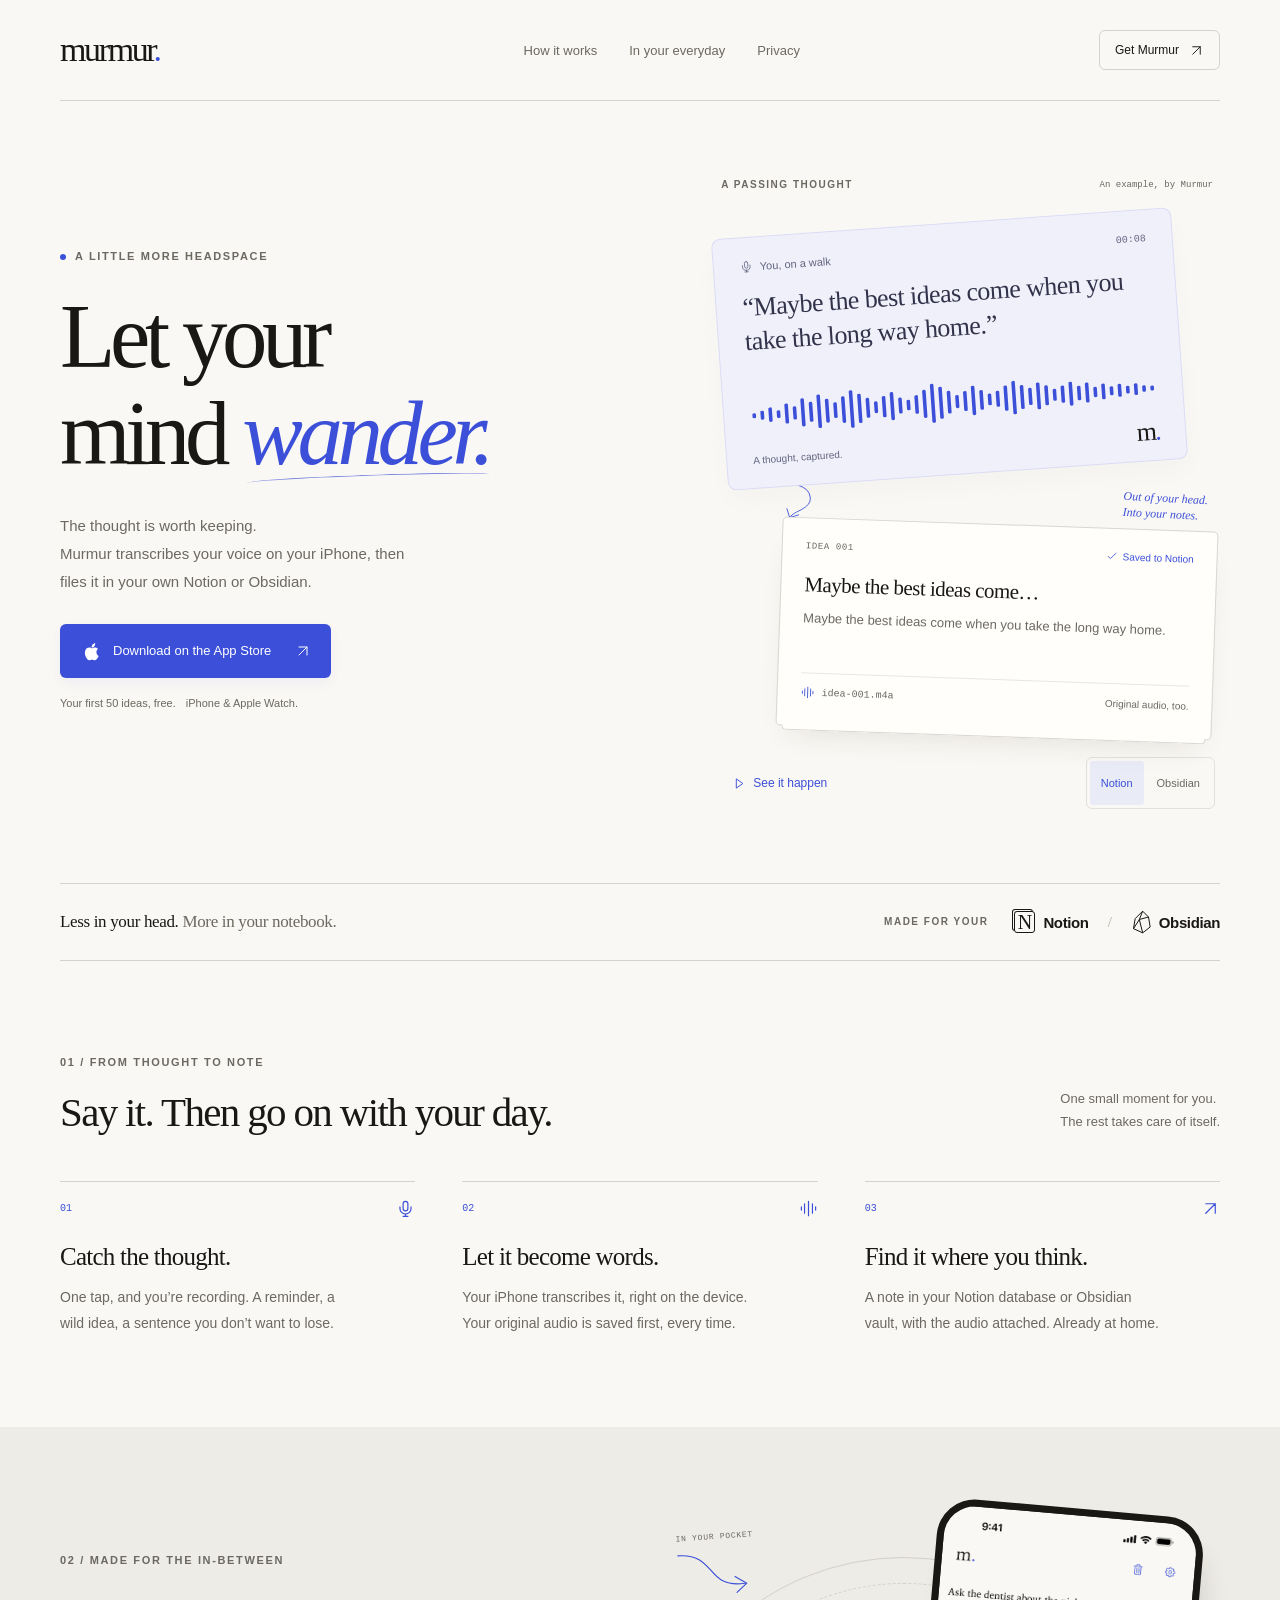
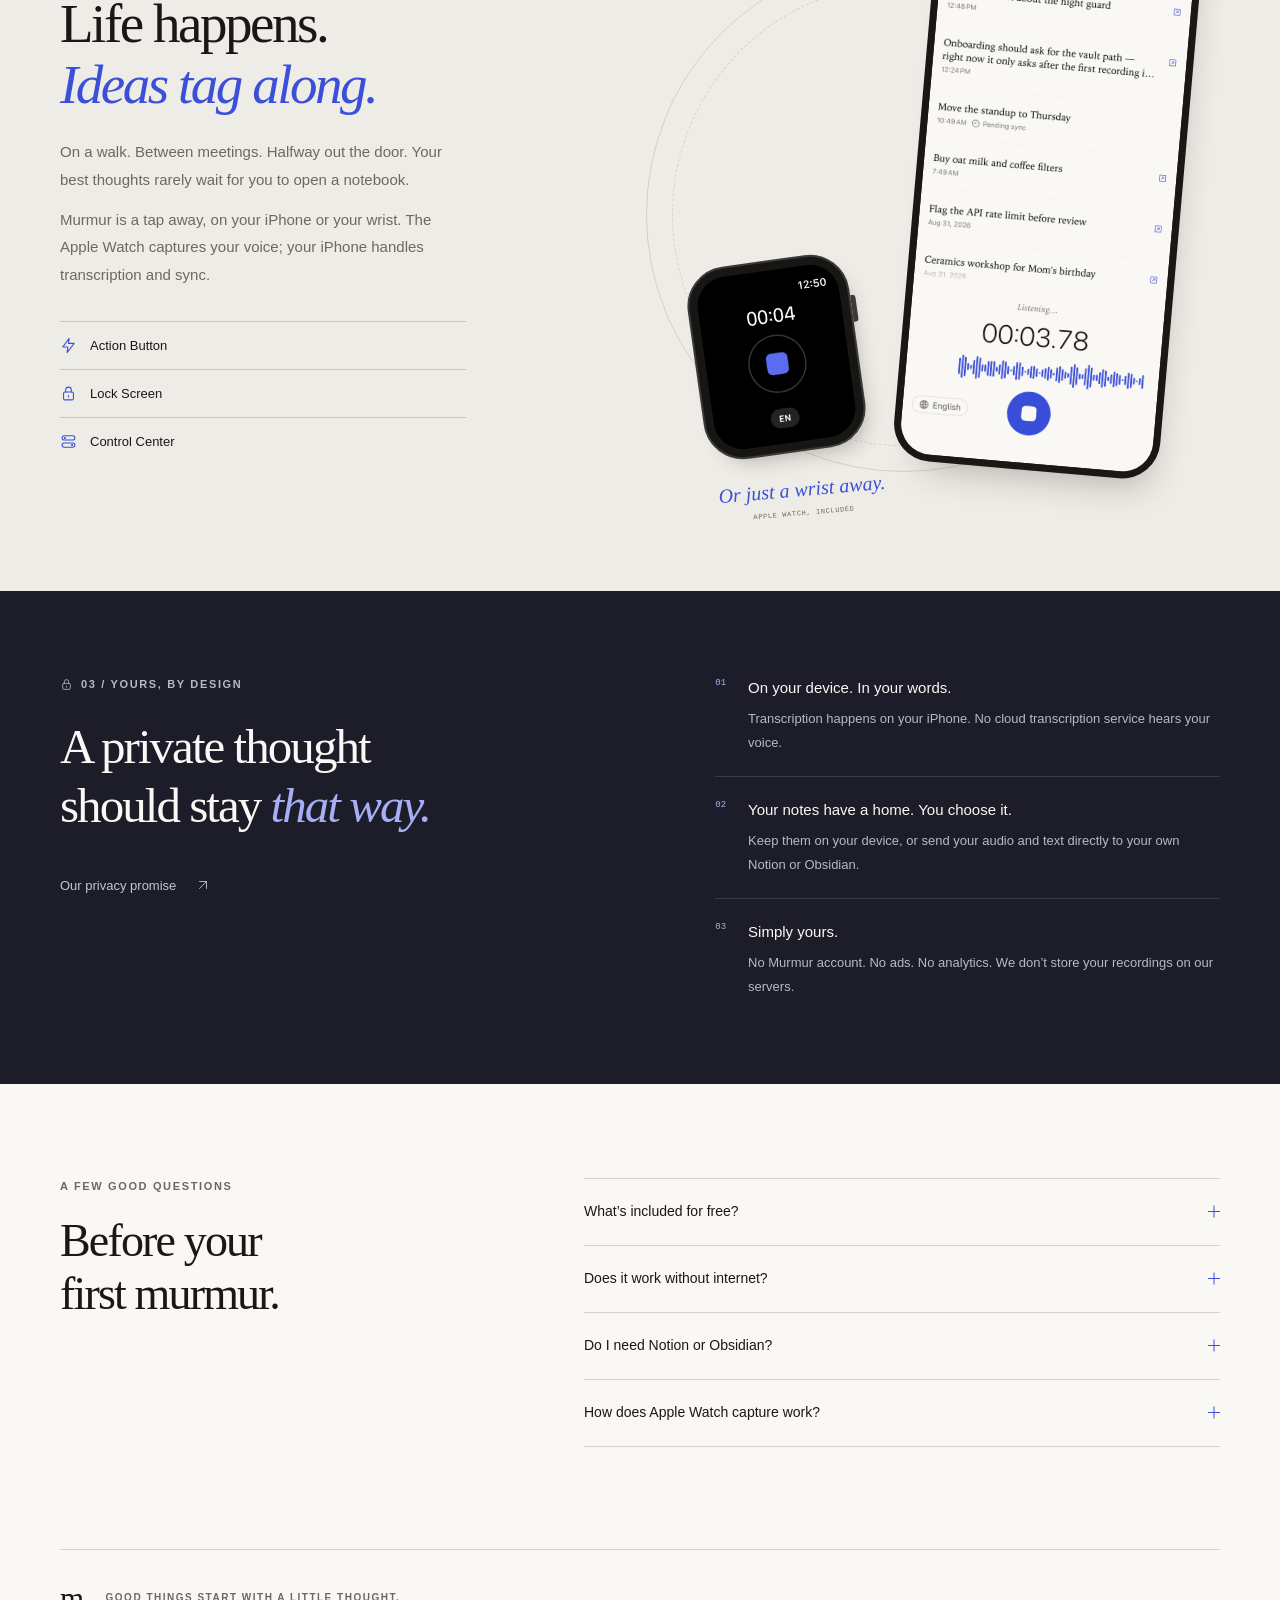
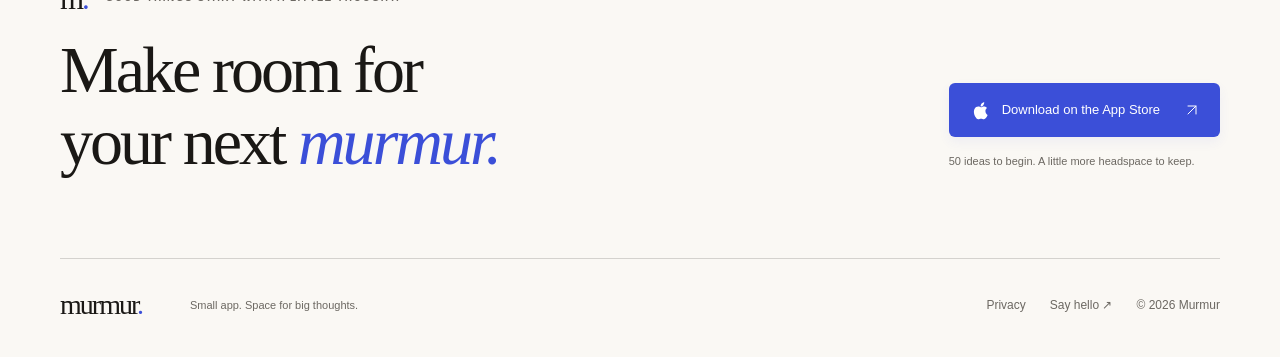
==== commit 8614df95: "feat: add progressive motion to landing page - animate section entrances, device frames, waveform, a" ====
--- a/index.html
+++ b/index.html
@@ -18,6 +18,7 @@
   <link rel="stylesheet" href="/assets/base.css">
   <link rel="stylesheet" href="/assets/home.css">
   <script src="/assets/home.js" defer></script>
+  <script src="/assets/motion.js" defer></script>
 </head>
 <body>
   <a class="skip-link" href="#main">Skip to content</a>
--- a/assets/home.css
+++ b/assets/home.css
@@ -19,7 +19,7 @@
 .small-dot { width: 6px; height: 6px; background: var(--accent); border-radius: 50%; flex: none; }
 .hero h1 { margin-top: 24px; font-size: clamp(64px, 7.1vw, 96px); line-height: 1.06; letter-spacing: -.06em; }
 .hero h1 em { position: relative; color: var(--accent); font-weight: 400; }
-.hero h1 em::after { content: ""; position: absolute; left: 2%; right: 0; bottom: -3px; height: 7px; border-top: 1px solid currentColor; border-radius: 50%; transform: rotate(-2deg); opacity: .65; }
+.hero h1 em::after { content: ""; position: absolute; left: 2%; right: 0; bottom: -3px; height: 7px; border-top: 1px solid currentColor; border-radius: 50%; transform: rotate(-2deg); transform-origin: left center; opacity: .65; }
 .hero-description { max-width: 360px; margin: 30px 0 29px; color: var(--body-2); font-size: 15px; line-height: 1.85; }
 .hero-footnote { margin-top: 16px; font-size: 11px; line-height: 1.8; color: var(--body-2); }
 .hero-footnote span { display: inline-block; margin-left: 7px; }
@@ -35,6 +35,7 @@
 .voice-quote { min-height: 96px; margin-top: 18px; font-size: 26px; line-height: 1.3; letter-spacing: -.022em; color: #32334b; text-wrap: pretty; }
 .waveform { height: 42px; margin-top: 8px; color: var(--accent); }
 .waveform svg { width: 100%; height: 100%; overflow: visible; }
+#wave-bars line { transform-origin: center; transform-box: fill-box; }
 .voice-bottom { display: flex; align-items: center; justify-content: space-between; margin-top: 10px; }
 .voice-status { font-size: 10px; color: #646580; }
 .voice-mark { font-size: 26px; line-height: 1; letter-spacing: -.08em; }
@@ -158,6 +159,22 @@
 .closing-action { padding-bottom: 7px; }
 .closing-action > p { font-size: 11px; line-height: 1.8; color: var(--body-2); margin-top: 15px; }
 .footer-note { margin-right: auto; margin-left: 24px; font-size: 11px; }
+
+/* Entrances are finite and enabled by JS only. Rotated paper and device frames
+   keep their resting transforms; the motion layer adds a small vertical arrival. */
+.motion-pending { opacity: 0; }
+.page-hidden *, .page-hidden *::before, .page-hidden *::after { animation-play-state: paused !important; }
+@media (prefers-reduced-motion: no-preference) {
+  #hero-title.is-revealed em::after { animation: underline-arrive 900ms cubic-bezier(.22, 1, .36, 1) 300ms backwards; }
+  .button .cta-arrow, .button-small .icon, .text-link .icon { transition: transform 220ms ease; }
+  .button:hover .cta-arrow, .button-small:hover .icon, .text-link:hover .icon { transform: translate(2px, -2px); }
+  .button:active { transform: translateY(0) scale(.98); }
+}
+@keyframes underline-arrive {
+  from { transform: rotate(-2deg) scaleX(0); }
+  to { transform: rotate(-2deg) scaleX(1); }
+}
+@media print { .motion-pending { opacity: 1; } }
 
 @media (max-width: 1100px) {
   .main-nav { margin-left: 0; gap: 23px; }
@@ -323,5 +340,6 @@
 
 @media (prefers-reduced-motion: reduce) {
   *, *::before, *::after { animation: none !important; transition: none !important; }
+  .motion-pending { opacity: 1; }
   .button:hover { transform: none; }
 }
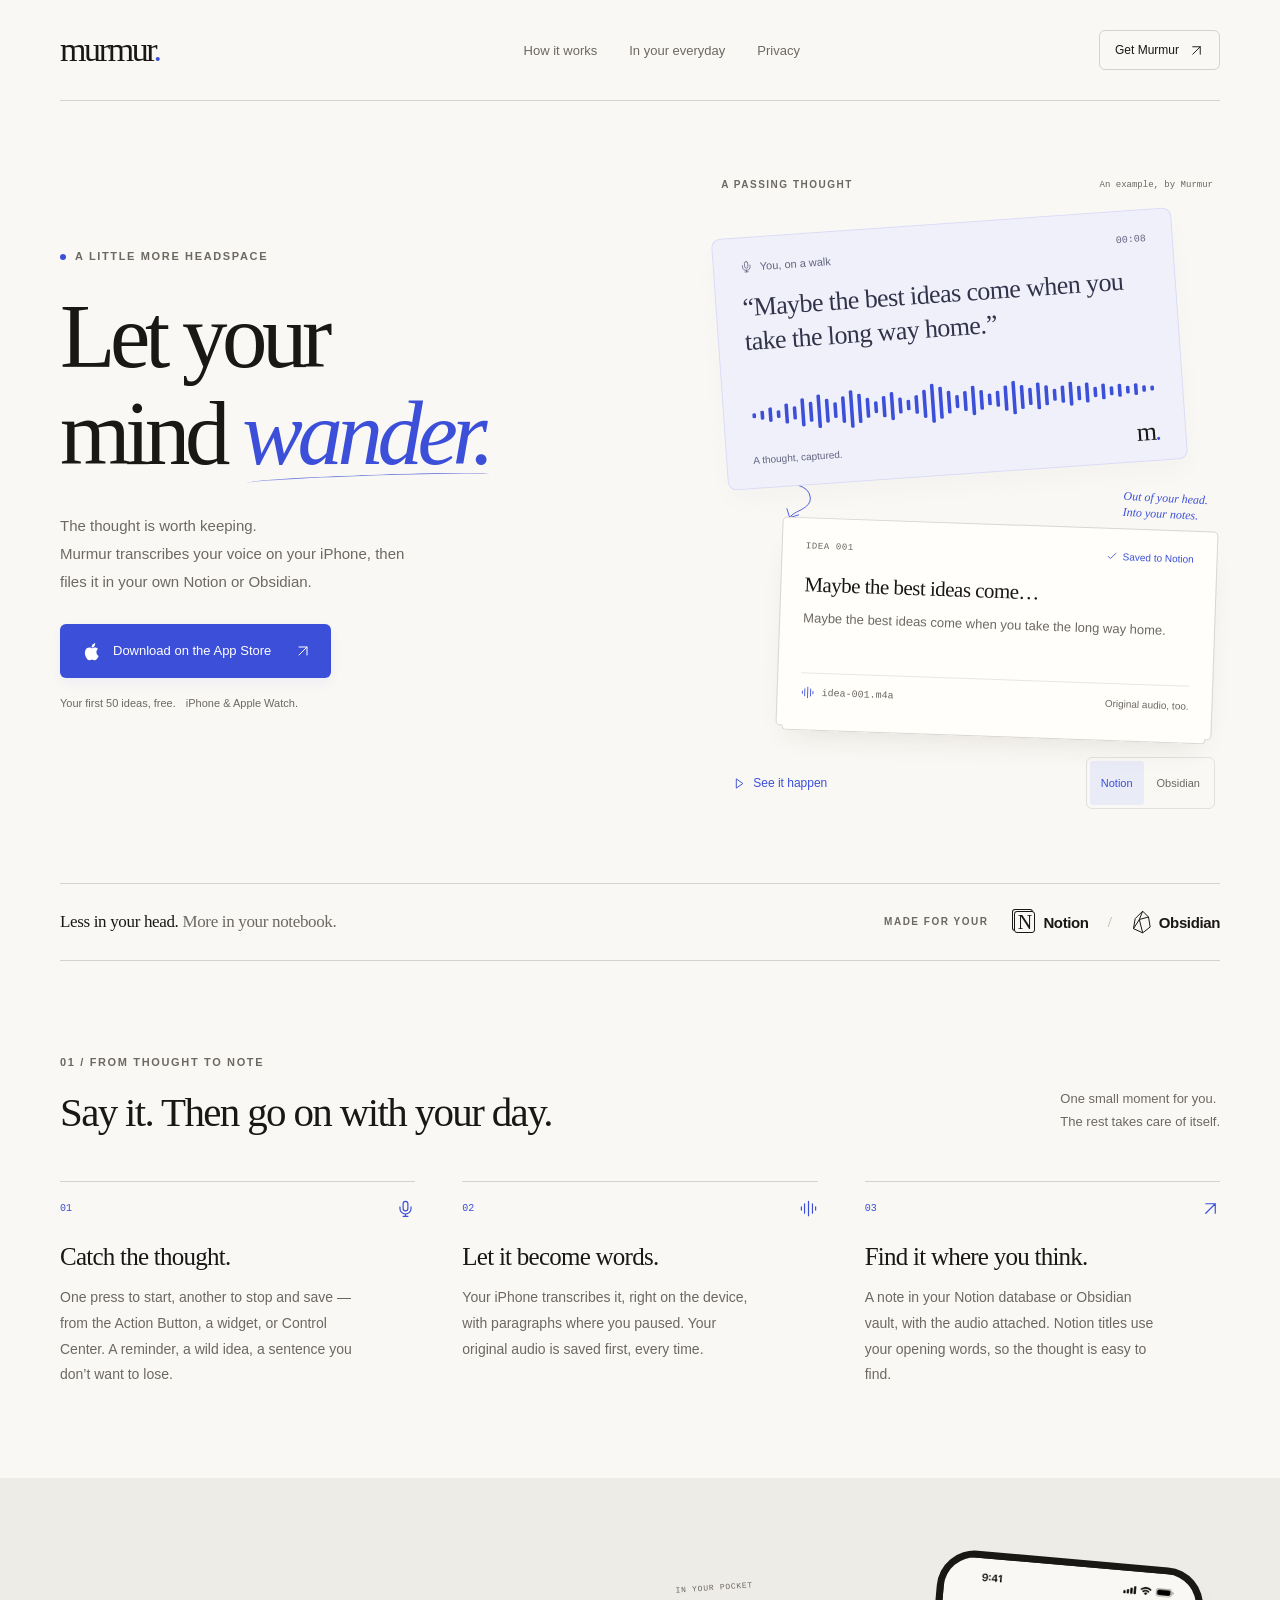
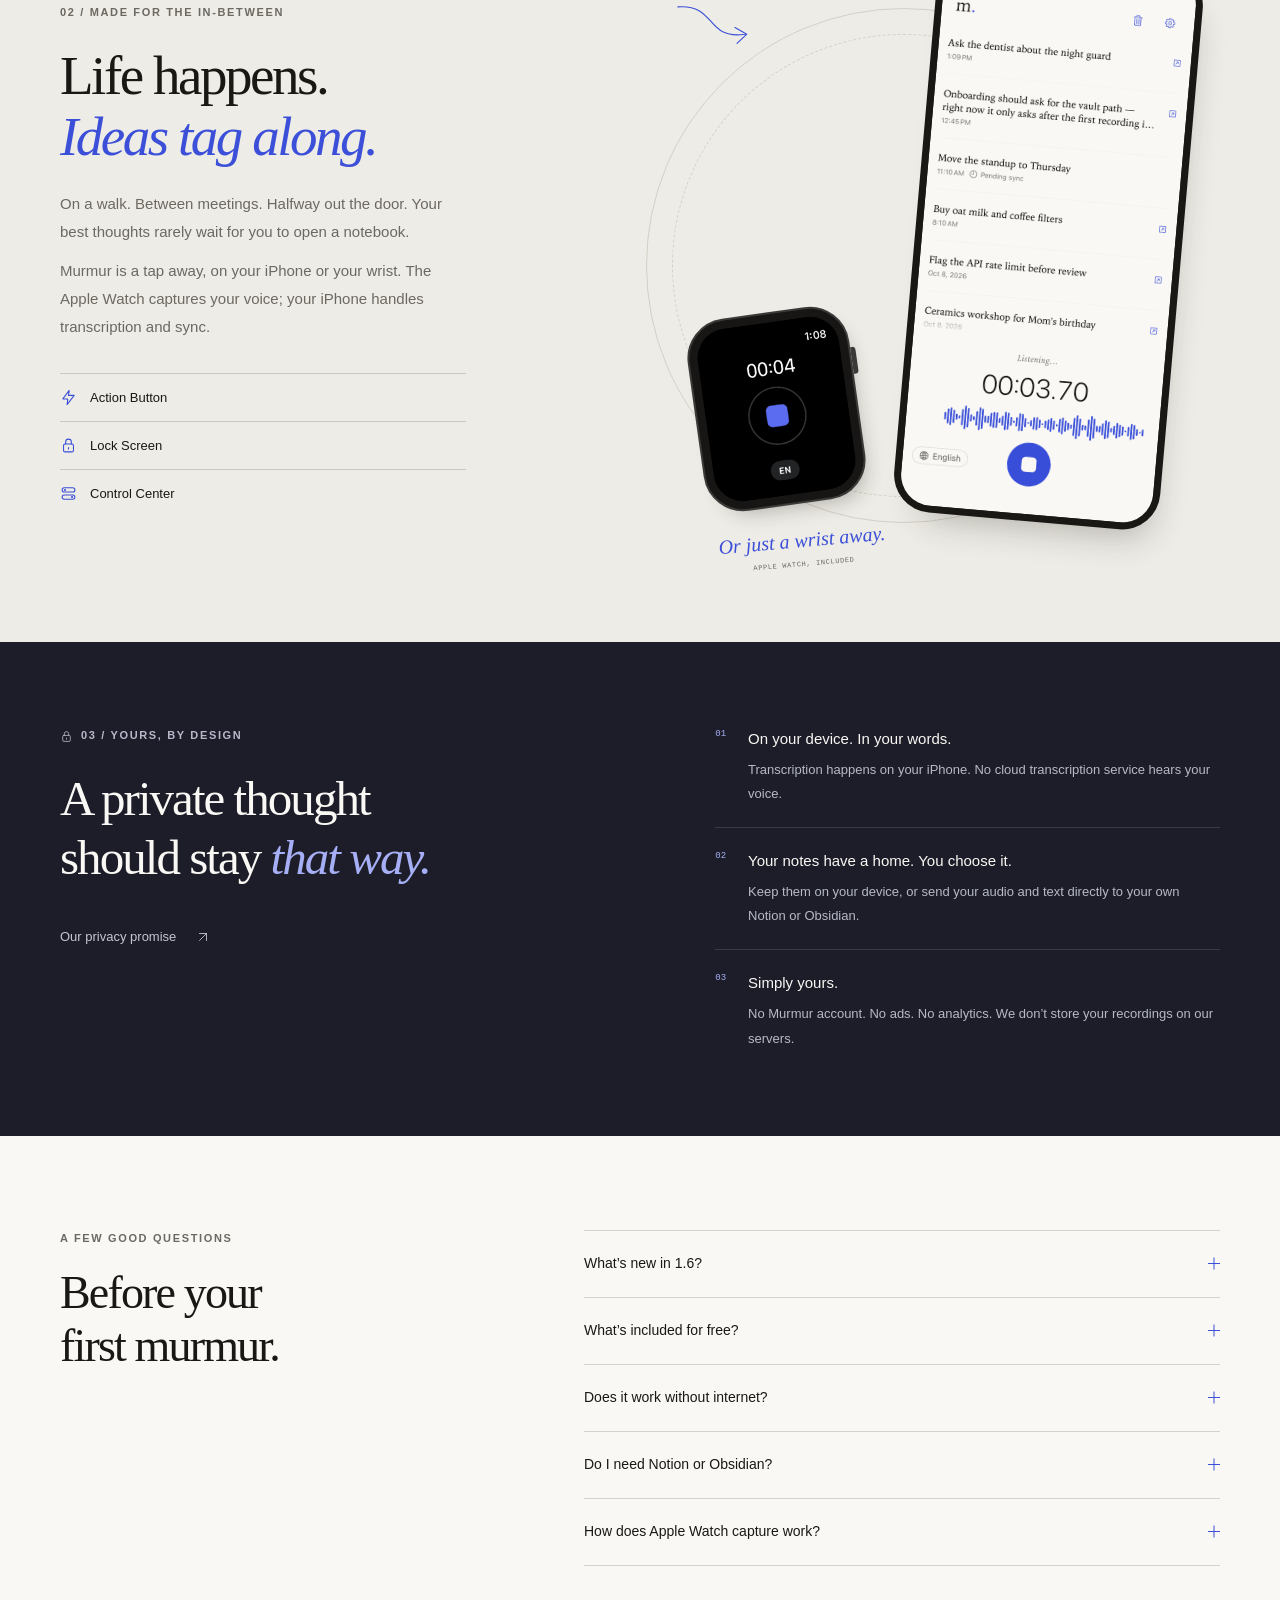
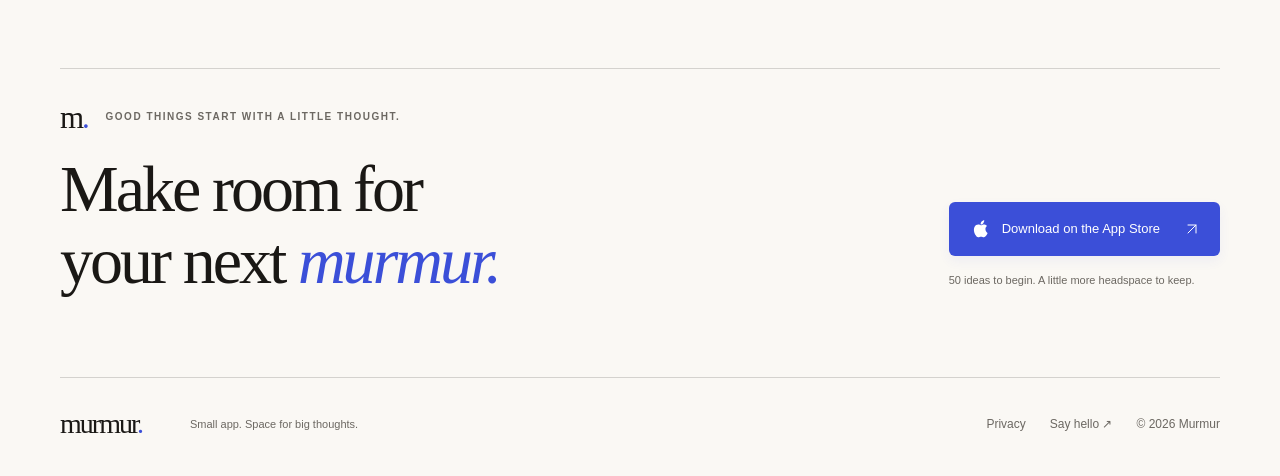
==== commit bd5c94b1: "chore(marketing): sync landing page with 1.6 (#390) 同步 1.6 手機與手錶截圖、錄音入口雙向操作與逐字稿／Notion 上傳說明；標示版本仍在等待" ====
--- a/index.html
+++ b/index.html
@@ -99,9 +99,9 @@
         <p>One small moment for you.<br>The rest takes care of itself.</p>
       </div>
       <ol class="steps">
-        <li><div class="step-top"><span class="mono">01</span><svg class="icon" aria-hidden="true"><use href="#i-mic"/></svg></div><h3 class="serif">Catch the thought.</h3><p>One tap, and you’re recording. A reminder, a wild idea, a sentence you don’t want to lose.</p></li>
-        <li><div class="step-top"><span class="mono">02</span><svg class="icon" aria-hidden="true"><use href="#i-wave"/></svg></div><h3 class="serif">Let it become words.</h3><p>Your iPhone transcribes it, right on the device. Your original audio is saved first, every time.</p></li>
-        <li><div class="step-top"><span class="mono">03</span><svg class="icon" aria-hidden="true"><use href="#i-up-right"/></svg></div><h3 class="serif">Find it where you think.</h3><p>A note in your Notion database or Obsidian vault, with the audio attached. Already at home.</p></li>
+        <li><div class="step-top"><span class="mono">01</span><svg class="icon" aria-hidden="true"><use href="#i-mic"/></svg></div><h3 class="serif">Catch the thought.</h3><p>One press to start, another to stop and save — from the Action Button, a widget, or Control Center. A reminder, a wild idea, a sentence you don’t want to lose.</p></li>
+        <li><div class="step-top"><span class="mono">02</span><svg class="icon" aria-hidden="true"><use href="#i-wave"/></svg></div><h3 class="serif">Let it become words.</h3><p>Your iPhone transcribes it, right on the device, with paragraphs where you paused. Your original audio is saved first, every time.</p></li>
+        <li><div class="step-top"><span class="mono">03</span><svg class="icon" aria-hidden="true"><use href="#i-up-right"/></svg></div><h3 class="serif">Find it where you think.</h3><p>A note in your Notion database or Obsidian vault, with the audio attached. Notion titles use your opening words, so the thought is easy to find.</p></li>
       </ol>
     </section>
 
@@ -121,8 +121,8 @@
         <div class="device-scene">
           <div class="scene-orbit" aria-hidden="true"></div>
           <div class="scene-caption caption-phone"><span class="mono">IN YOUR POCKET</span><svg viewBox="0 0 85 55" aria-hidden="true"><path d="M4 5c42 0 26 37 69 34m-10-8 12 8-11 9"/></svg></div>
-          <div class="phone-device"><div class="phone-screen"><img src="/assets/shot-1.png" alt="The Murmur iPhone app: saved ideas above an active recording, with a timer and indigo waveform." width="589" height="1280" loading="lazy" decoding="async"></div></div>
-          <div class="watch-device"><div class="watch-face"><img src="/assets/shot-watch.png" alt="Murmur on Apple Watch, recording a thought with a single stop button." width="422" height="514" loading="lazy" decoding="async"></div><span class="watch-crown" aria-hidden="true"></span></div>
+          <div class="phone-device"><div class="phone-screen"><img src="/assets/shot-1.png?v=1.6" alt="The Murmur iPhone app: saved ideas above an active recording, with a timer and indigo waveform." width="589" height="1280" loading="lazy" decoding="async"></div></div>
+          <div class="watch-device"><div class="watch-face"><img src="/assets/shot-watch.png?v=1.6" alt="Murmur on Apple Watch, recording a thought with a single stop button." width="422" height="514" loading="lazy" decoding="async"></div><span class="watch-crown" aria-hidden="true"></span></div>
           <p class="scene-caption caption-watch"><span class="serif">Or just a wrist away.</span><span class="mono">APPLE WATCH, INCLUDED</span></p>
         </div>
       </div>
@@ -142,6 +142,7 @@
     <section class="wrap faq-section" aria-labelledby="faq-title">
       <div><p class="eyebrow">A few good questions</p><h2 class="serif" id="faq-title">Before your<br>first murmur.</h2></div>
       <div class="faq-list">
+        <details><summary>What’s new in 1.6?<span class="faq-toggle" aria-hidden="true"></span></summary><div class="faq-answer"><p>Version 1.6 is awaiting App Store review. Press again to stop and save from your capture shortcuts, on iPhone and Apple Watch. The old 15-minute limit becomes a six-hour safety stop; a recording that reaches it is saved automatically.</p><p>Large audio uploads to Notion in parts. If your Notion plan refuses a file because of its size, Murmur explains why — upgrade your plan, then tap Retry. New transcripts break into paragraphs where you paused, and Notion titles use your opening words.</p></div></details>
         <details><summary>What’s included for free?<span class="faq-toggle" aria-hidden="true"></span></summary><div class="faq-answer"><p>Your first 50 ideas include everything — every language, Apple Watch, and automatic sync. That allowance is one-time; it never resets.</p><p>Murmur Pro unlocks unlimited new ideas with a monthly or yearly subscription. Your existing recordings and notes stay available when the free allowance runs out. See current pricing in the app.</p></div></details>
         <details><summary>Does it work without internet?<span class="faq-toggle" aria-hidden="true"></span></summary><div class="faq-answer"><p>Yes. Recording and transcription work offline once the speech model for your chosen language is downloaded. Your audio is saved before transcription or sync begins. Notion sync waits for a connection; Obsidian notes are written to the vault folder you select.</p></div></details>
         <details><summary>Do I need Notion or Obsidian?<span class="faq-toggle" aria-hidden="true"></span></summary><div class="faq-answer"><p>No. You can keep recordings and transcripts in Murmur. If you want automatic sync, connect your own Notion database or choose a folder in your Obsidian vault in Settings.</p></div></details>
